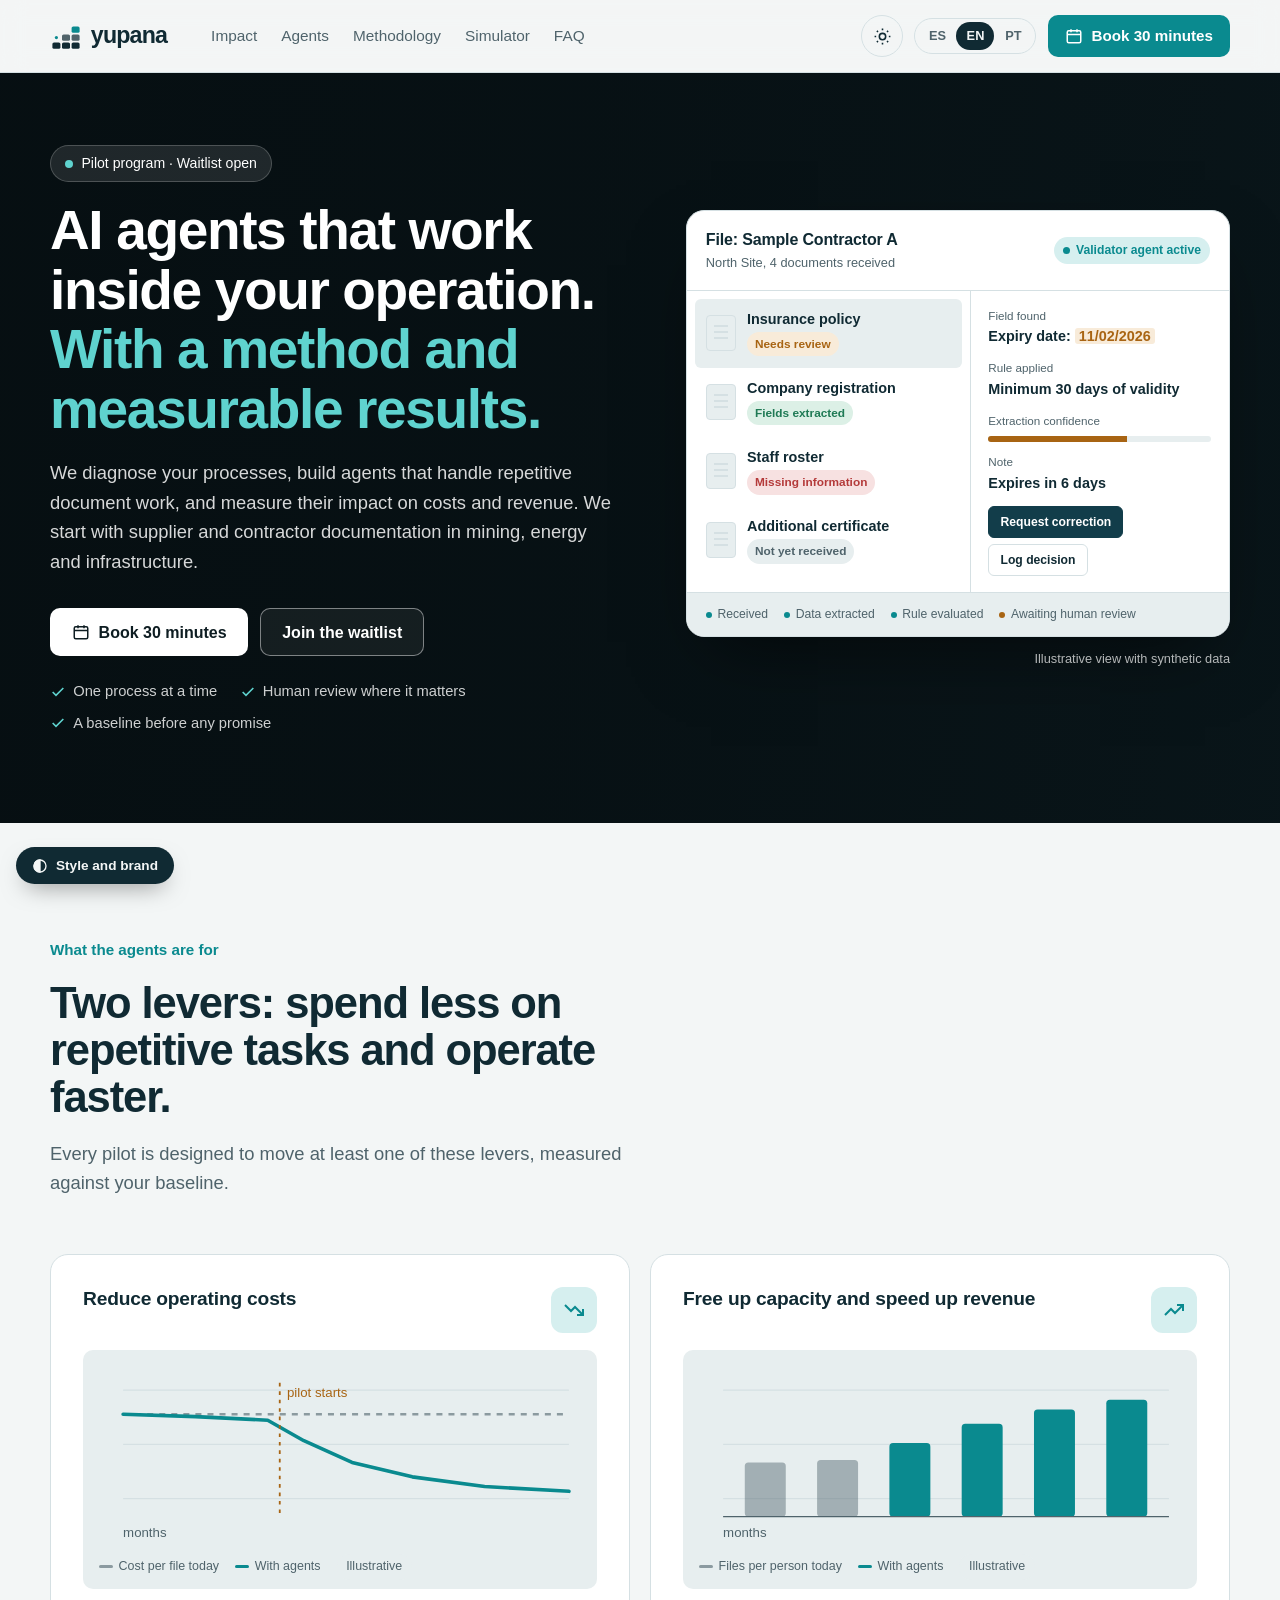
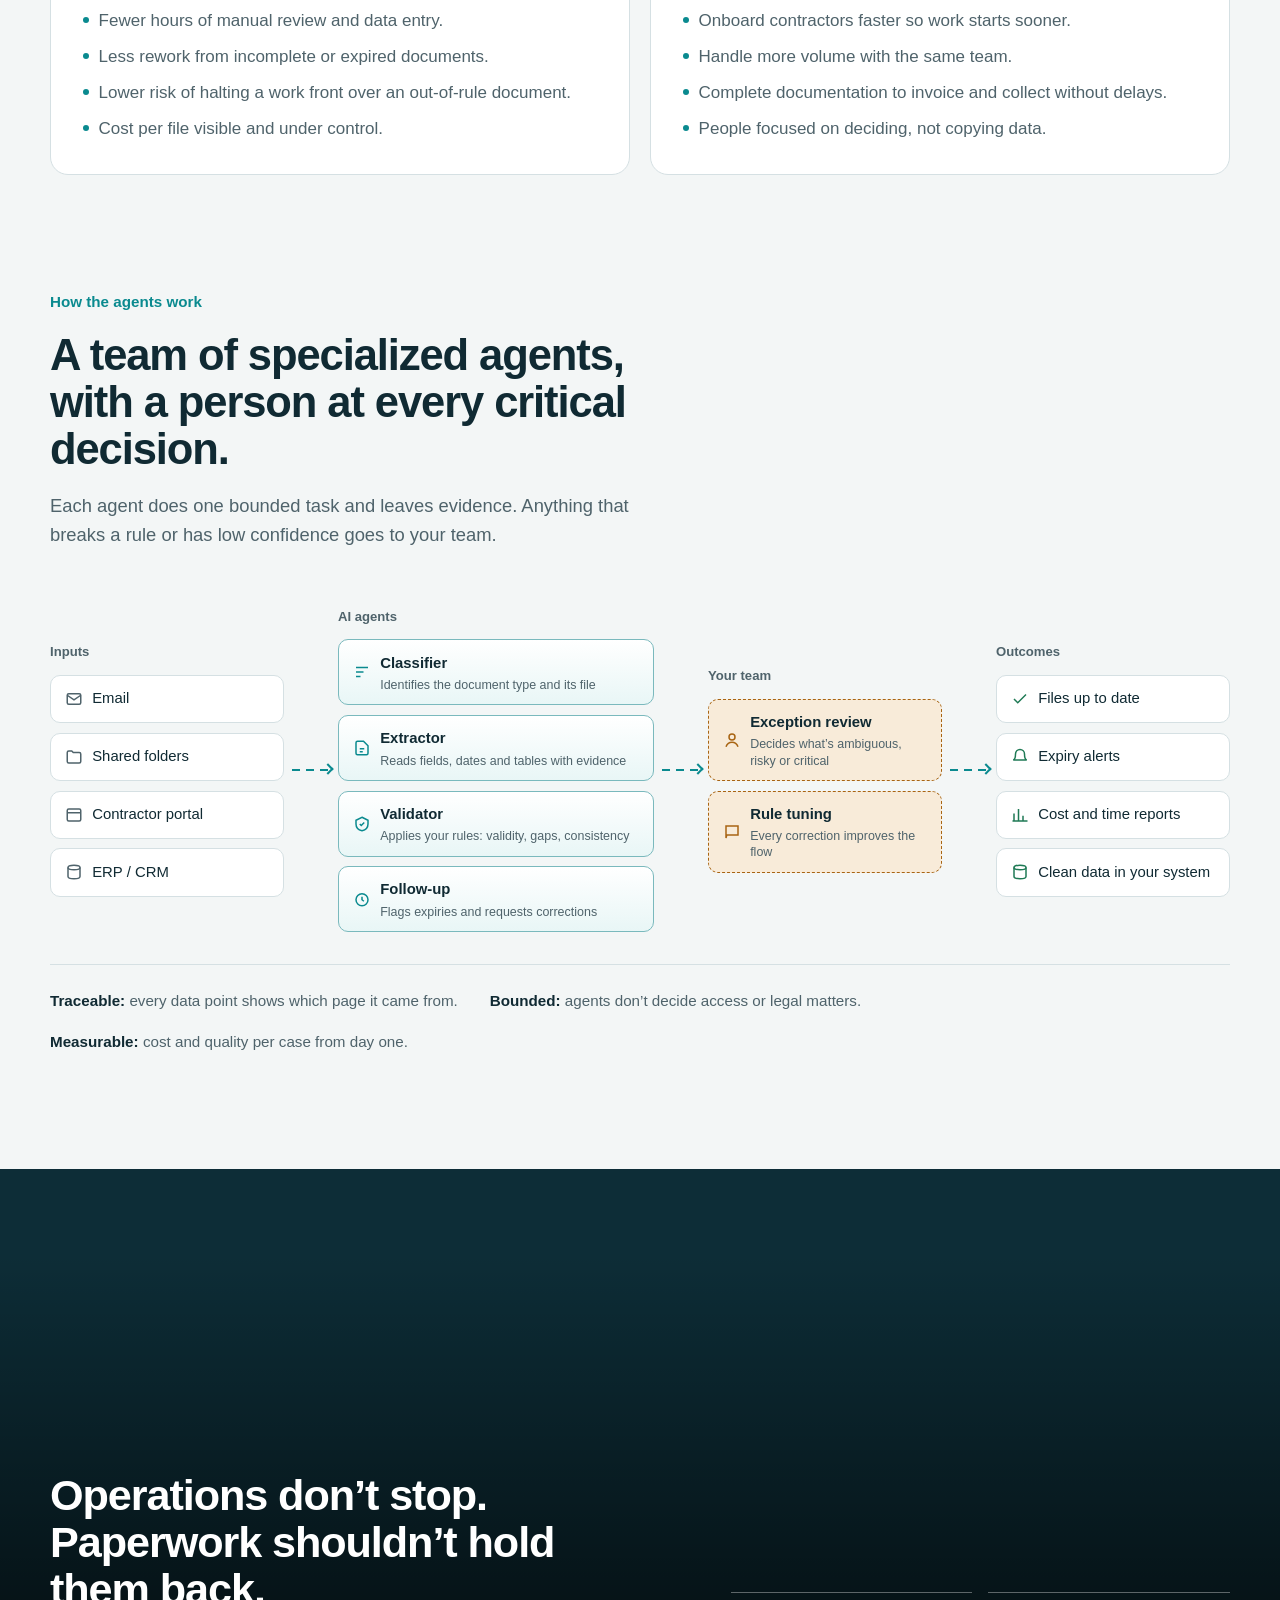
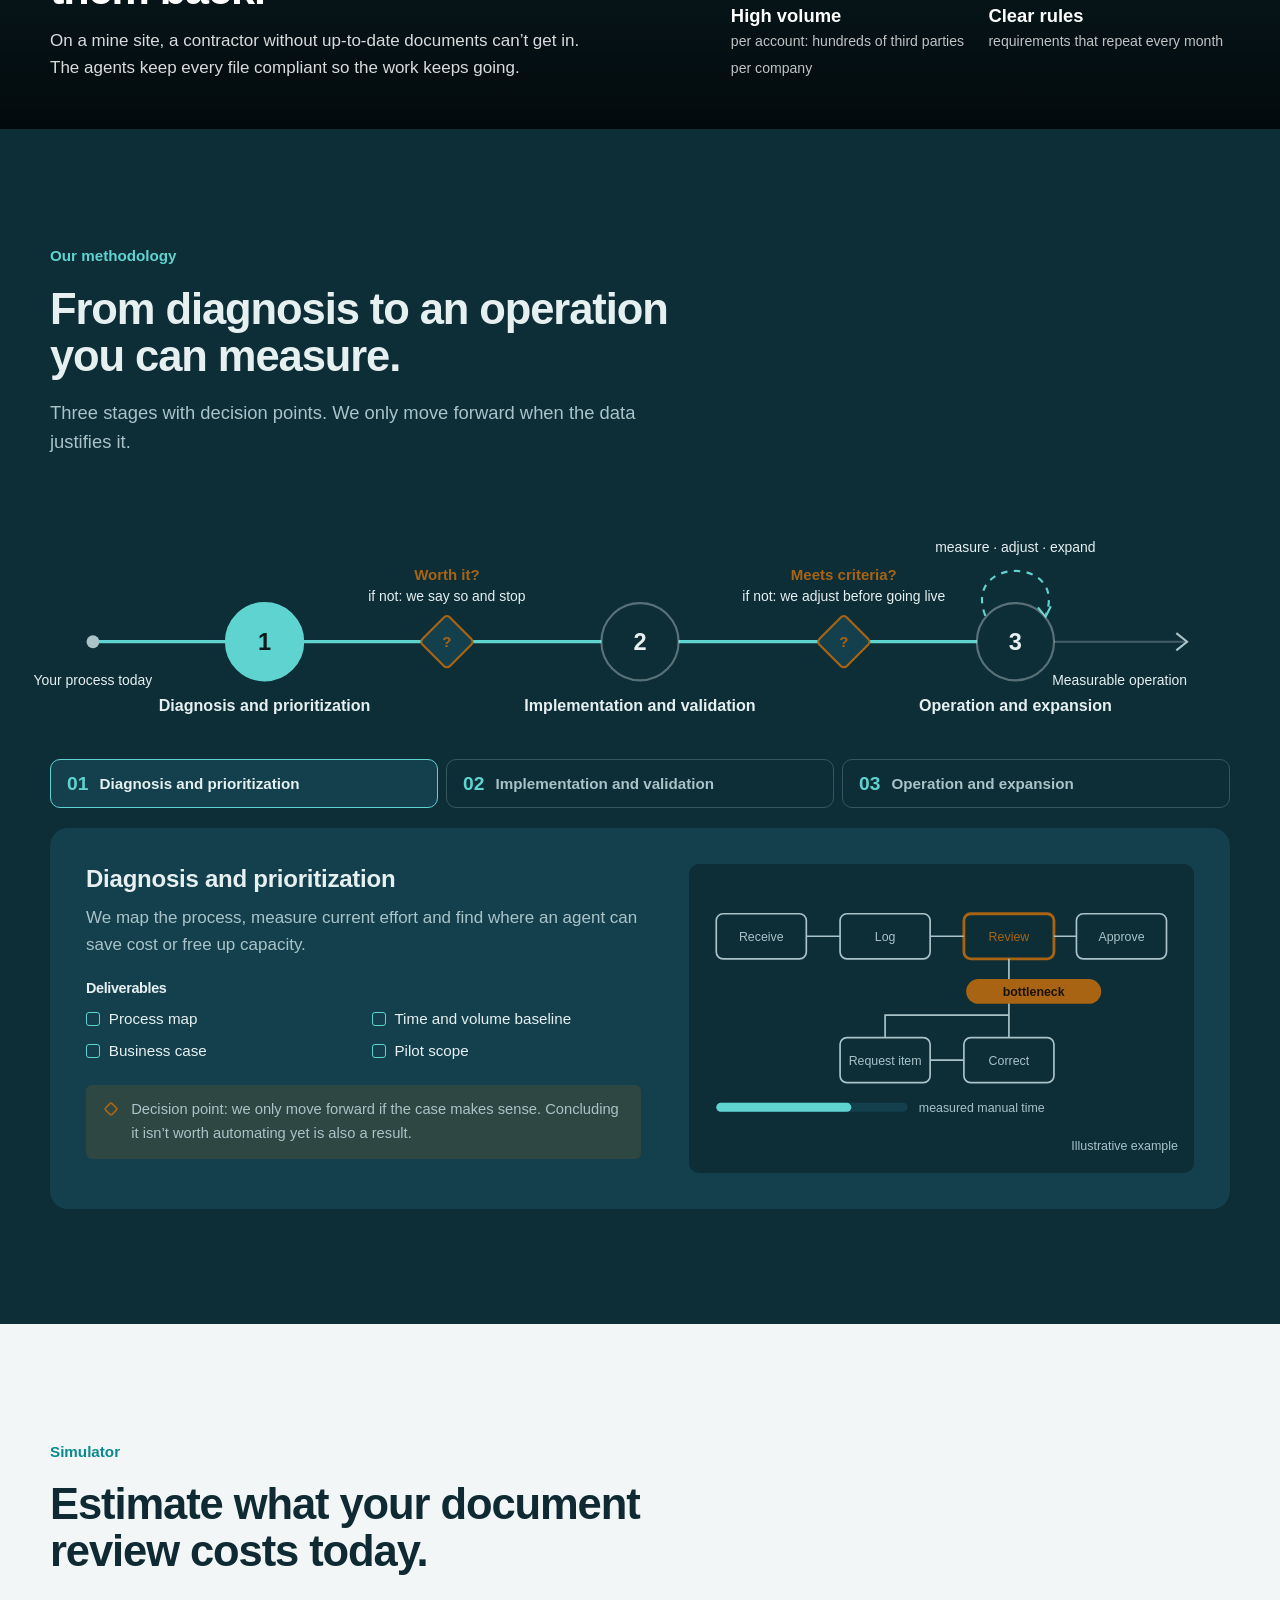
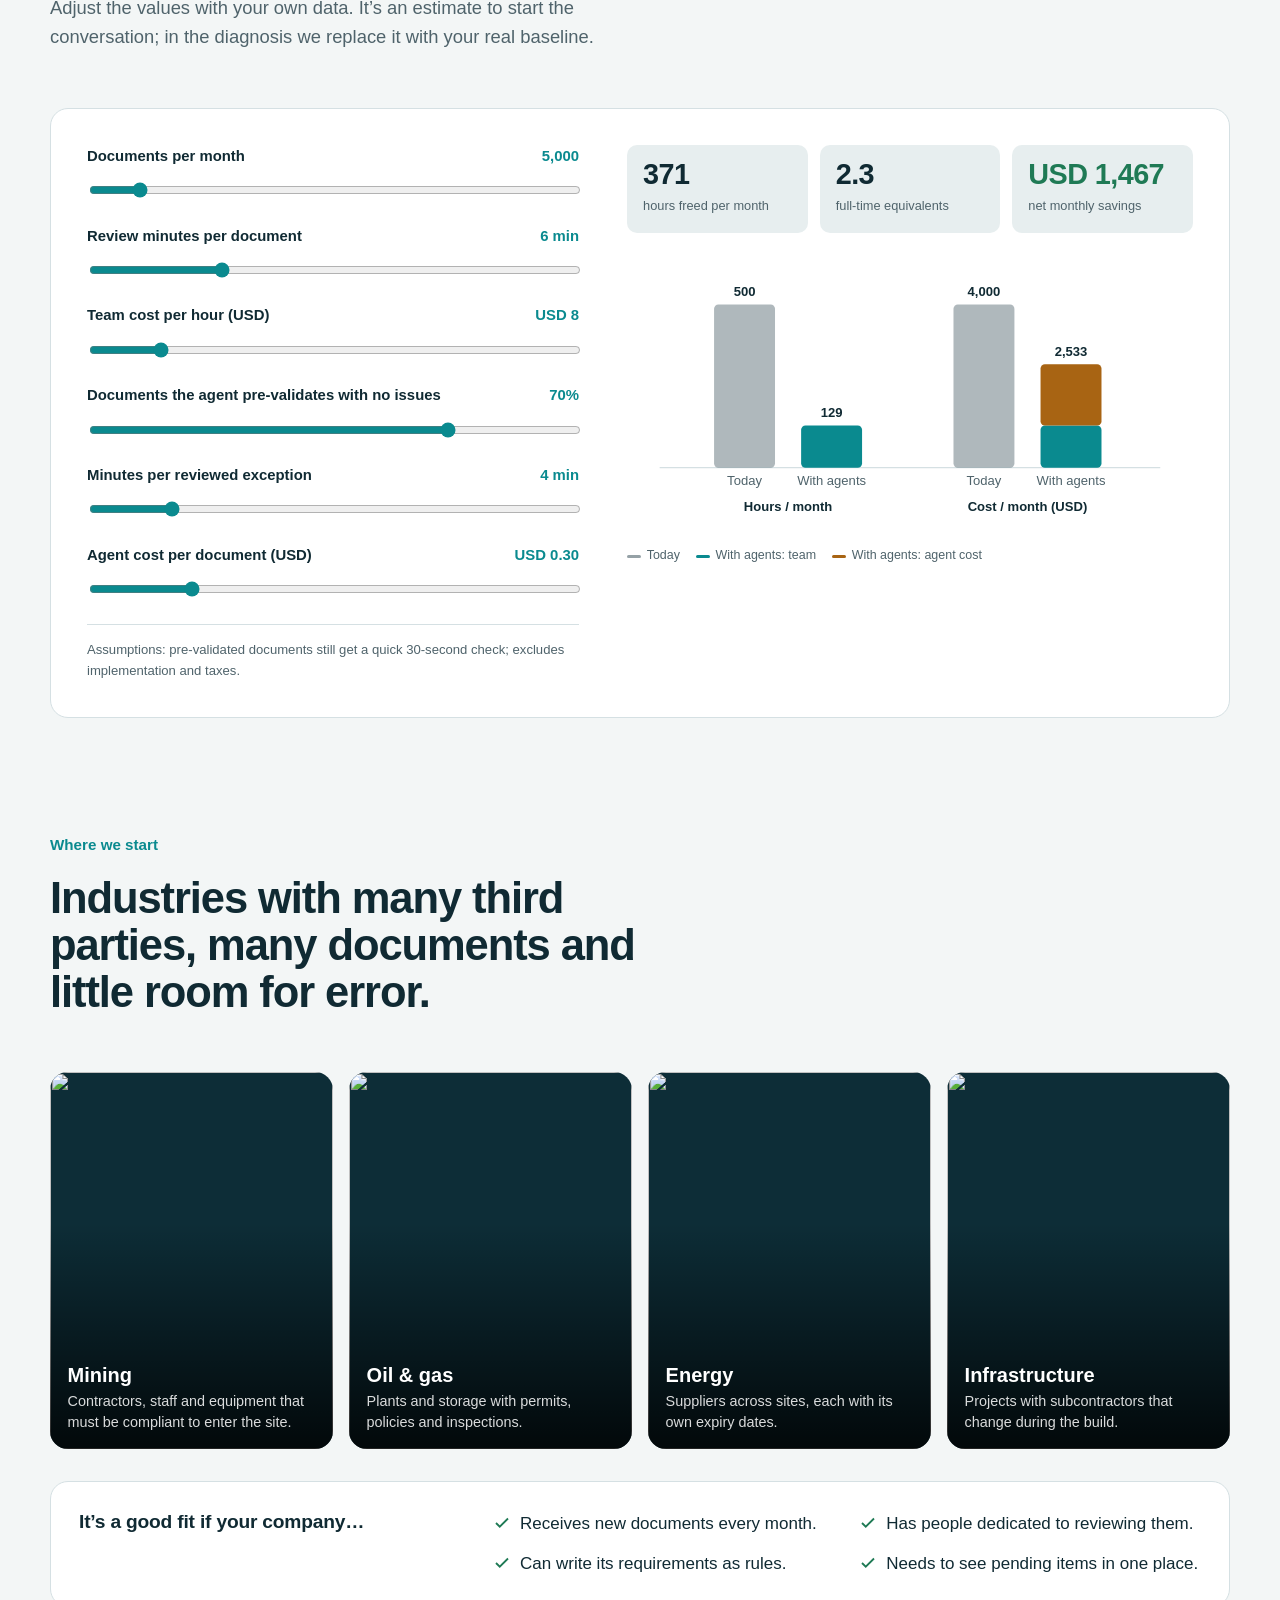
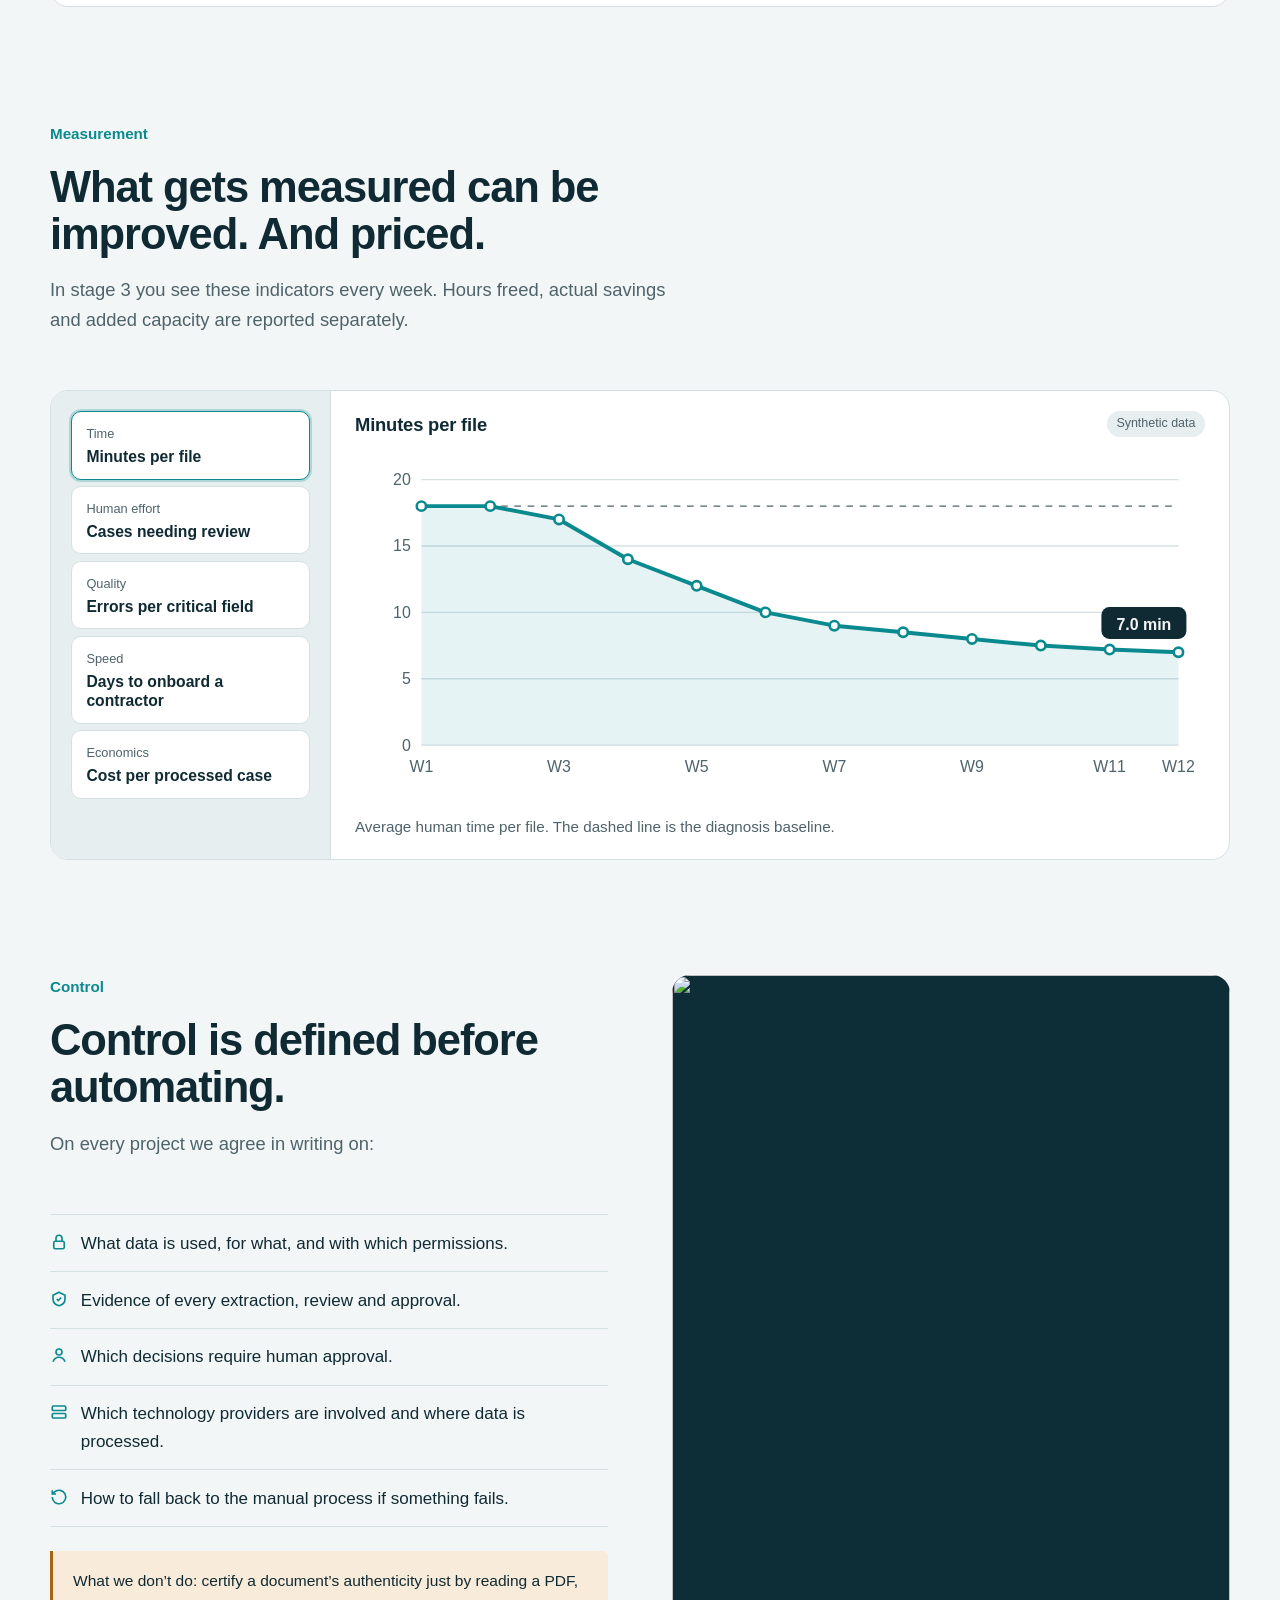
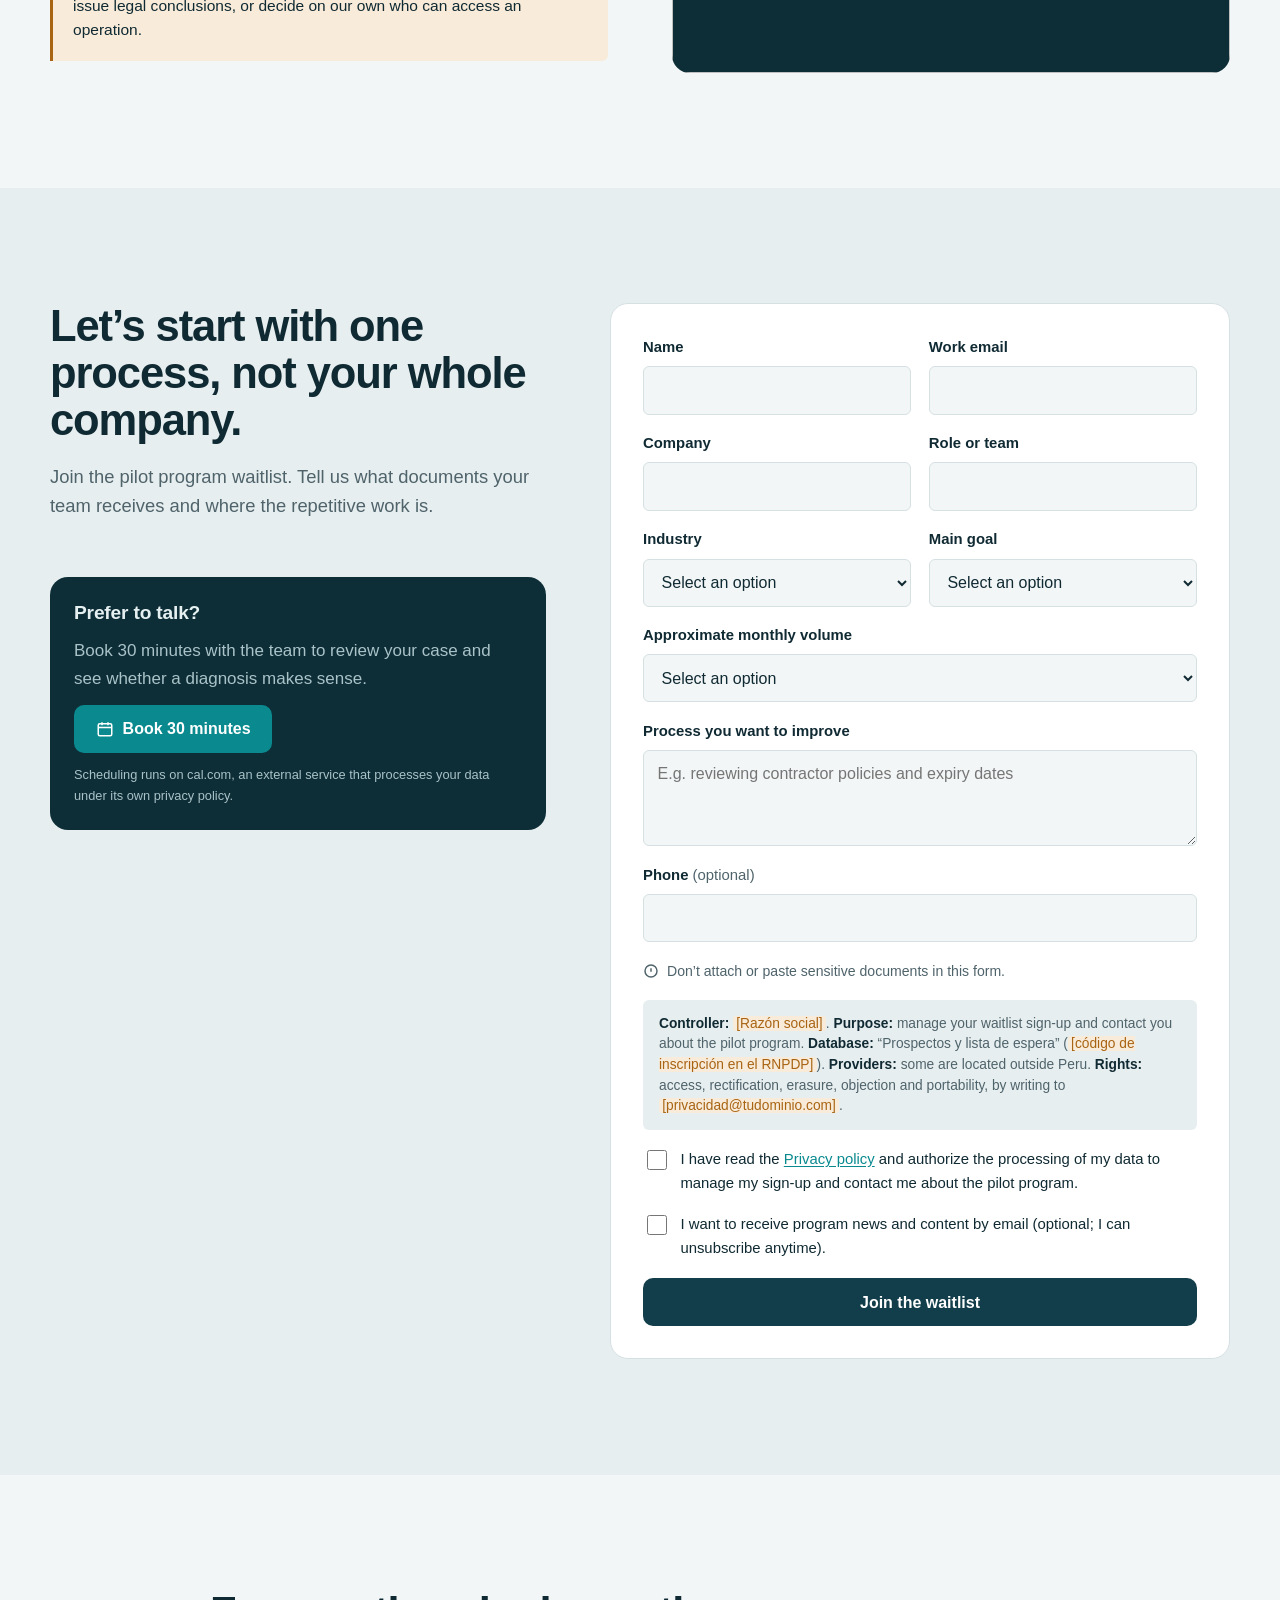
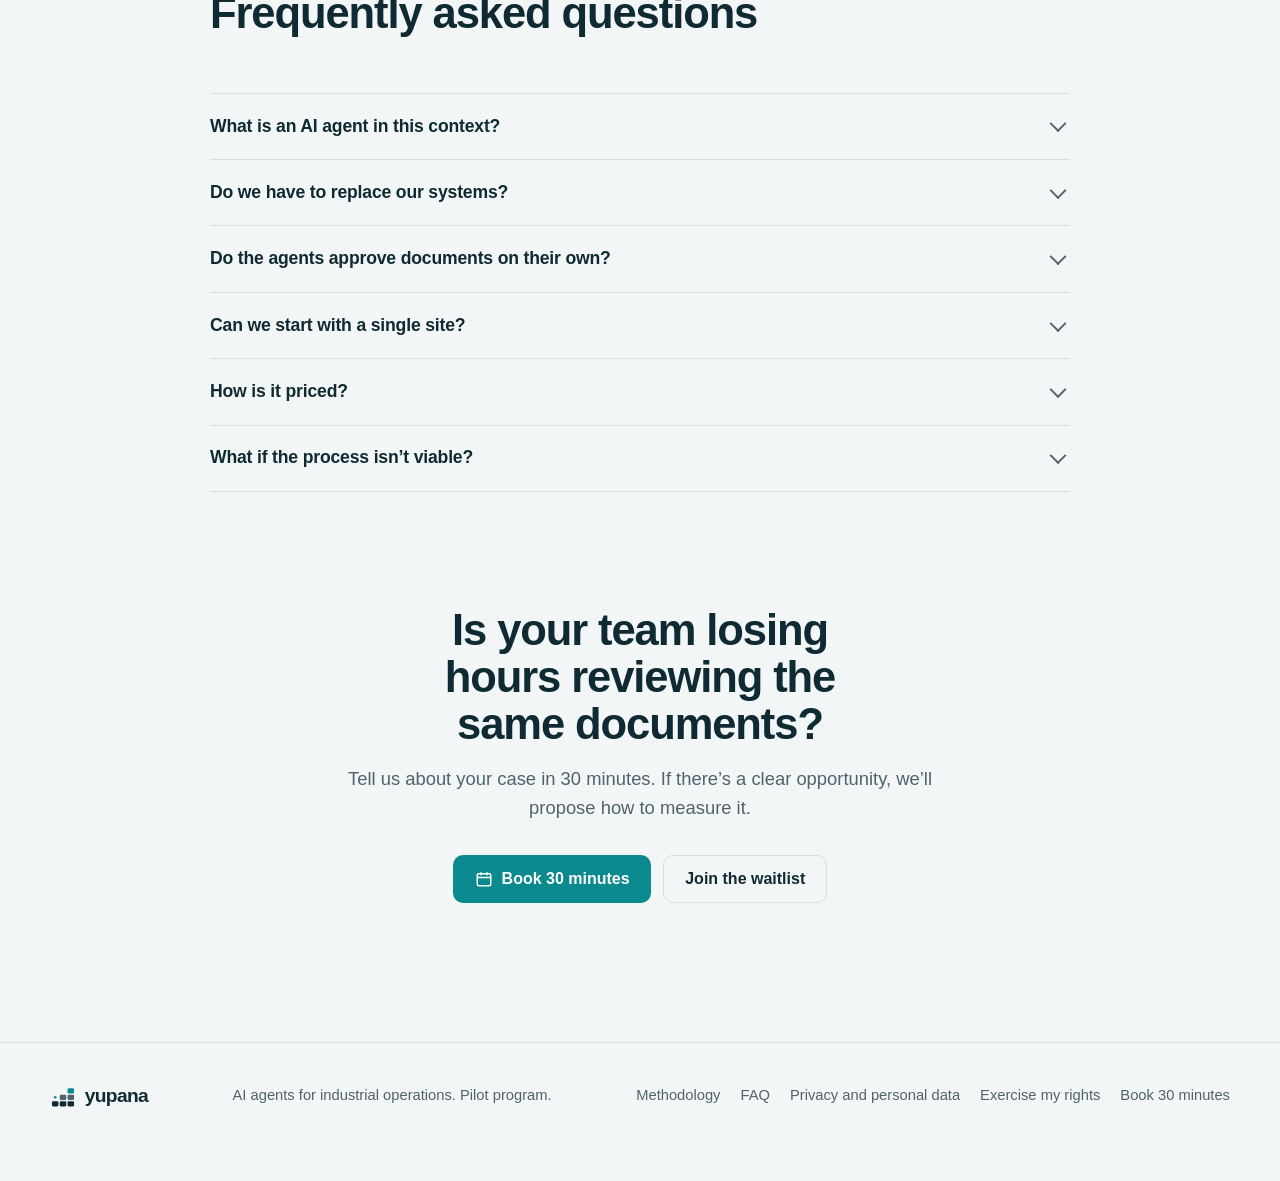
==== index.html @ 7d2778e1 "Add files via upload" ====
<!DOCTYPE html>
<html lang="es" data-theme="petroleo" data-mode="light">
<head>
<meta charset="utf-8">
<meta name="viewport" content="width=device-width, initial-scale=1, viewport-fit=cover">
<title>yupana | Agentes de IA para operaciones industriales</title>
<meta name="description" content="Agentes de IA con metodología para reducir costos operativos y liberar capacidad en minería, energía e infraestructura. Empezamos por la documentación de proveedores y contratistas.">
<meta property="og:title" content="yupana | Agentes de IA para operaciones industriales">
<meta property="og:description" content="Diagnosticamos, implementamos agentes de IA y medimos su impacto en costos e ingresos. Programa de pilotos.">
<link rel="icon" id="favicon" href="data:,">
<link rel="stylesheet" href="/assets/fonts/fonts.css">
<link rel="preload" href="/assets/fonts/schibsted-grotesk-700.woff2" as="font" type="font/woff2" crossorigin>
<link rel="preload" href="/assets/fonts/ibm-plex-sans-400.woff2" as="font" type="font/woff2" crossorigin>
<meta property="og:image" content="/assets/img/og.jpg">
<meta name="theme-color" content="#0B1A1F">
<style>
/* ===== TRES ESTILOS: paleta + tipografía ===== */
:root,[data-theme="petroleo"]{
  --bg:#F3F6F6;--surface:#FFFFFF;--surface-2:#E7EEEF;--ink:#102A33;--muted:#4F636B;--line:#D5E0E3;
  --primary:#123D4A;--on-primary:#FFFFFF;--accent:#0A8A8F;--accent-soft:#D6EFEF;--accent-dark:#5FD3CF;
  --warn:#A86413;--warn-soft:#F8EBD9;--err:#B43A3A;--err-soft:#F7E1E1;--ok:#1F7A55;--ok-soft:#DCF0E6;
  --band:#0D2D37;--band-2:#14404D;--on-band:#E6F0F1;--on-band-muted:#A9C3C8;
  --font-head:"Schibsted Grotesk","Helvetica Neue",Arial,sans-serif;--font-body:"IBM Plex Sans","Segoe UI",Roboto,Arial,sans-serif;
  --head-weight:700;--head-track:-.025em;--r-lg:18px;--r:10px;--r-sm:6px;--on-accent:#FFFFFF;color-scheme:light}
[data-theme="faena"]{
  --bg:#0E1517;--surface:#162125;--surface-2:#1D2B30;--ink:#E9EFEE;--muted:#9DB0B3;--line:#2A3B40;
  --primary:#E3A243;--on-primary:#1A1206;--accent:#6CC3B2;--accent-soft:#1B3631;--accent-dark:#E3A243;
  --warn:#F0B25A;--warn-soft:#3A2C17;--err:#F08A7E;--err-soft:#3D2220;--ok:#7AD3A4;--ok-soft:#183427;
  --band:#081012;--band-2:#121D20;--on-band:#E9EFEE;--on-band-muted:#93A7AA;
  --font-head:"Familjen Grotesk","Helvetica Neue",Arial,sans-serif;--font-body:"Inter Tight","Segoe UI",Roboto,Arial,sans-serif;
  --head-weight:700;--head-track:-.03em;--r-lg:8px;--r:6px;--r-sm:3px;--on-accent:#0B1A17;color-scheme:dark}
[data-theme="oxido"]{
  --bg:#ECEFE9;--surface:#F9FAF7;--surface-2:#DFE4DB;--ink:#1D2320;--muted:#525C56;--line:#CCD3C8;
  --primary:#2E5A4D;--on-primary:#FFFFFF;--accent:#B24E28;--accent-soft:#F2DDD2;--accent-dark:#F0A27E;
  --warn:#9A5B0E;--warn-soft:#F3E6D2;--err:#A8352D;--err-soft:#F3DCD8;--ok:#2E6B45;--ok-soft:#D9EADD;
  --band:#24302B;--band-2:#2F3D37;--on-band:#EEF1EA;--on-band-muted:#B3BEB6;
  --font-head:"Fraunces",Georgia,"Times New Roman",serif;--font-body:"Work Sans","Segoe UI",Roboto,Arial,sans-serif;
  --head-weight:600;--head-track:-.015em;--r-lg:24px;--r:14px;--r-sm:8px;--on-accent:#FFFFFF;color-scheme:light}
/* ===== Versiones oscuras / claras de cada paleta ===== */
[data-theme="petroleo"][data-mode="dark"]{
  --bg:#0B1A1F;--surface:#11252C;--surface-2:#17313A;--ink:#E6F0F1;--muted:#9DB6BC;--line:#24414A;
  --primary:#5FD3CF;--on-primary:#062024;--accent:#5FD3CF;--accent-soft:#123C40;--accent-dark:#5FD3CF;--on-accent:#062024;
  --warn:#F0B25A;--warn-soft:#3A2C17;--err:#F08A7E;--err-soft:#3D2220;--ok:#7AD3A4;--ok-soft:#183427;
  --band:#061217;--band-2:#0F262D;--on-band:#E6F0F1;--on-band-muted:#9DB6BC;color-scheme:dark}
[data-theme="faena"][data-mode="light"]{
  --bg:#F1F3F2;--surface:#FFFFFF;--surface-2:#E4EAE8;--ink:#14201F;--muted:#4F5D5A;--line:#D0DAD7;
  --primary:#8F5A0F;--on-primary:#FFFFFF;--accent:#1F7466;--accent-soft:#D3ECE6;--accent-dark:#E3A243;--on-accent:#FFFFFF;
  --warn:#9A5B0E;--warn-soft:#F5E7D2;--err:#A8352D;--err-soft:#F5DEDA;--ok:#2E6B45;--ok-soft:#D9EADD;
  --band:#0E1517;--band-2:#18262A;--on-band:#E9EFEE;--on-band-muted:#9DB0B3;color-scheme:light}
[data-theme="oxido"][data-mode="dark"]{
  --bg:#141916;--surface:#1D2420;--surface-2:#252E29;--ink:#EEF1EA;--muted:#AAB5AD;--line:#33403A;
  --primary:#9FCDB9;--on-primary:#10201A;--accent:#F0A27E;--accent-soft:#3A2519;--accent-dark:#F0A27E;--on-accent:#24130A;
  --warn:#F0B25A;--warn-soft:#3A2C17;--err:#F08A7E;--err-soft:#3D2220;--ok:#8FD3A8;--ok-soft:#1B3325;
  --band:#0D110F;--band-2:#1A221E;--on-band:#EEF1EA;--on-band-muted:#A9B5AD;color-scheme:dark}

/* ===== Base ===== */
*,*::before,*::after{box-sizing:border-box}
:root{padding-top:env(safe-area-inset-top,0px);padding-bottom:env(safe-area-inset-bottom,0px)}
html{scroll-behavior:smooth;scroll-padding-top:calc(84px + env(safe-area-inset-top,0px));-webkit-text-size-adjust:100%}
body{margin:0;background:var(--bg);color:var(--ink);font-family:var(--font-body);font-size:1.0625rem;line-height:1.6;overflow-x:hidden;transition:background-color .3s,color .3s}
img,video,svg{max-width:100%;display:block}
a{color:inherit}
h1,h2,h3,h4{font-family:var(--font-head);font-weight:var(--head-weight);letter-spacing:var(--head-track);line-height:1.08;margin:0}
h2{font-size:clamp(1.85rem,3.4vw,2.75rem);max-width:26ch}
h3{font-size:1.2rem;line-height:1.25;letter-spacing:-.01em}
p{margin:0}
.wrap{width:min(1180px,100% - 2.5rem);margin-inline:auto}
.lead{font-size:1.15rem;color:var(--muted);max-width:62ch}
.section{padding:clamp(4.5rem,9vw,7.5rem) 0}
.section-head{display:grid;gap:1.1rem;margin-bottom:clamp(2.25rem,5vw,3.5rem)}
.kicker{font-size:.95rem;font-weight:600;color:var(--accent)}
.illus{display:inline-flex;align-items:center;gap:.4rem;font-size:.78rem;color:var(--muted);background:var(--surface-2);border-radius:99px;padding:.2rem .6rem;width:fit-content}
:focus-visible{outline:3px solid var(--accent);outline-offset:3px;border-radius:4px}
.skip{position:absolute;left:1rem;top:-100px;background:var(--primary);color:var(--on-primary);padding:.6rem 1rem;border-radius:var(--r-sm);z-index:100}
.skip:focus{top:1rem}

/* ===== Botones ===== */
.btn{display:inline-flex;align-items:center;justify-content:center;gap:.55rem;min-height:48px;padding:.75rem 1.3rem;border-radius:var(--r);font:600 1rem/1.2 var(--font-body);text-decoration:none;border:1.5px solid transparent;cursor:pointer;transition:transform .15s,background-color .2s,border-color .2s}
.btn:active{transform:translateY(1px)}
.btn svg{width:18px;height:18px;flex:none}
.btn-primary{background:var(--primary);color:var(--on-primary)}
.btn-primary:hover{background:color-mix(in srgb,var(--primary) 86%,var(--ink))}
.btn-ghost{background:transparent;color:var(--ink);border-color:var(--line)}
.btn-ghost:hover{border-color:var(--ink)}
.btn-call{background:var(--accent);color:var(--on-accent)}
.btn-call:hover{background:color-mix(in srgb,var(--accent) 85%,var(--ink))}
.btn-light{background:#fff;color:#0E1D22}
.btn-outline-light{background:rgba(255,255,255,.06);color:#fff;border-color:rgba(255,255,255,.45)}
.btn-outline-light:hover{border-color:#fff;background:rgba(255,255,255,.12)}

/* ===== Header ===== */
body::before{content:"";position:fixed;inset:0 0 auto;height:env(safe-area-inset-top,0px);z-index:60;background:var(--bg)}
.site-header{position:sticky;top:env(safe-area-inset-top,0px);z-index:50;background:color-mix(in srgb,var(--bg) 90%,transparent);backdrop-filter:saturate(1.4) blur(12px);-webkit-backdrop-filter:saturate(1.4) blur(12px);border-bottom:1px solid var(--line)}
.nav{display:flex;align-items:center;gap:1.5rem;height:72px}
.brand{display:flex;align-items:center;gap:.55rem;text-decoration:none;font:700 1.45rem/1 var(--font-head);letter-spacing:-.035em;color:var(--ink)}
.brand .mark{width:32px;height:32px;color:var(--ink)}
.brand .mark svg{width:100%;height:100%}
.nav-links{display:flex;gap:1.5rem;margin-left:1.25rem}
.nav-links a{text-decoration:none;color:var(--muted);font-weight:500;font-size:.96rem}
.nav-links a:hover{color:var(--ink)}
.nav-end{margin-left:auto;display:flex;align-items:center;gap:.7rem}
.lang{display:flex;border:1px solid var(--line);border-radius:999px;padding:3px}
.lang button{border:0;background:transparent;color:var(--muted);font:600 .8rem/1 var(--font-body);padding:.45rem .6rem;border-radius:999px;cursor:pointer;min-width:38px}
.lang button[aria-pressed="true"]{background:var(--ink);color:var(--bg)}
.nav .btn{min-height:42px;padding:.55rem 1rem;font-size:.95rem}
.menu-toggle{display:none;background:none;border:1px solid var(--line);border-radius:var(--r-sm);width:44px;height:44px;color:var(--ink);cursor:pointer}
.mobile-panel{display:none}

/* ===== Hero con video ===== */
.hero{position:relative;color:#fff;overflow:hidden;background:#0B1A1F;padding:clamp(2.5rem,6vw,4.5rem) 0 clamp(3.5rem,7vw,5.5rem)}
.hero-media{position:absolute;inset:0}
.hero-media video,.hero-media img{width:100%;height:100%;object-fit:cover}
.hero::after{content:"";position:absolute;inset:0;background:linear-gradient(95deg,rgba(6,14,17,.93) 0%,rgba(6,14,17,.78) 45%,rgba(6,14,17,.45) 100%)}
.hero .wrap{position:relative;z-index:2}
.hero-grid{display:grid;grid-template-columns:1.05fr 1fr;gap:clamp(2rem,5vw,4.5rem);align-items:center}
.pill{display:inline-flex;align-items:center;gap:.55rem;background:rgba(255,255,255,.1);border:1px solid rgba(255,255,255,.2);color:#fff;border-radius:999px;padding:.4rem .85rem;font-size:.88rem;font-weight:500;width:fit-content}
.pill .dot{width:8px;height:8px;border-radius:50%;background:var(--accent-dark);animation:pulse 2.4s ease-out infinite}
@keyframes pulse{0%{box-shadow:0 0 0 0 color-mix(in srgb,var(--accent-dark) 60%,transparent)}70%{box-shadow:0 0 0 9px transparent}100%{box-shadow:0 0 0 0 transparent}}
.hero h1{font-size:clamp(2.2rem,4.3vw,3.5rem);margin:1.2rem 0;max-width:18ch;color:#fff}
.hero h1 .l2{display:block;color:var(--accent-dark)}
.hero .lead{color:rgba(255,255,255,.84);margin-bottom:2rem}
.hero-ctas{display:flex;flex-wrap:wrap;gap:.75rem;margin-bottom:1.5rem}
.hero-proof{display:flex;flex-wrap:wrap;gap:.5rem 1.4rem;font-size:.92rem;color:rgba(255,255,255,.8)}
.hero-proof span{display:inline-flex;gap:.45rem;align-items:center}
.hero-proof svg{color:var(--accent-dark)}
.vid-btn{position:absolute;right:1.25rem;bottom:1.25rem;z-index:3;background:rgba(0,0,0,.45);color:#fff;border:1px solid rgba(255,255,255,.35);border-radius:999px;padding:.5rem .9rem;font:600 .8rem/1 var(--font-body);cursor:pointer}

/* Mockup de bandeja */
.mock{background:var(--surface);color:var(--ink);border:1px solid var(--line);border-radius:var(--r-lg);box-shadow:0 30px 70px -25px rgba(0,0,0,.6);overflow:hidden;font-size:.9rem}
.mock-top{display:flex;align-items:center;justify-content:space-between;gap:1rem;padding:1rem 1.2rem;border-bottom:1px solid var(--line)}
.mock-top strong{font-family:var(--font-head);font-size:1rem;letter-spacing:-.01em}
.mock-top small{display:block;color:var(--muted);font-size:.8rem}
.agent-chip{display:inline-flex;align-items:center;gap:.4rem;font-size:.76rem;font-weight:600;color:var(--accent);background:var(--accent-soft);padding:.25rem .55rem;border-radius:99px;white-space:nowrap}
.agent-chip i{width:7px;height:7px;border-radius:50%;background:var(--accent);animation:pulse 1.8s infinite}
.mock-body{display:grid;grid-template-columns:1.1fr 1fr}
.docs{list-style:none;margin:0;padding:.5rem;border-right:1px solid var(--line)}
.doc{display:grid;grid-template-columns:auto 1fr;gap:.25rem .7rem;padding:.7rem;border-radius:var(--r-sm);align-items:center}
.doc.active{background:var(--surface-2)}
.doc-ico{grid-row:span 2;width:30px;height:36px;border-radius:4px;background:var(--surface-2);border:1px solid var(--line);position:relative}
.doc-ico::after{content:"";position:absolute;inset:9px 7px auto;height:2px;background:var(--line);box-shadow:0 6px 0 var(--line),0 12px 0 var(--line)}
.doc-name{font-weight:600;line-height:1.25}
.tag{display:inline-flex;align-items:center;gap:.35rem;font-size:.74rem;font-weight:600;padding:.18rem .5rem;border-radius:999px;width:fit-content;opacity:0;transform:translateY(4px);transition:opacity .4s,transform .4s}
.tag.show{opacity:1;transform:none}
.t-warn{background:var(--warn-soft);color:var(--warn)}.t-ok{background:var(--ok-soft);color:var(--ok)}.t-err{background:var(--err-soft);color:var(--err)}.t-wait{background:var(--surface-2);color:var(--muted)}
.detail{padding:1rem 1.1rem;display:grid;gap:.7rem;align-content:start}
.kv span{display:block;font-size:.73rem;color:var(--muted)}
.kv b{font-weight:600}
.kv mark{background:var(--warn-soft);color:var(--warn);padding:0 .25rem;border-radius:3px}
.conf{height:6px;border-radius:9px;background:var(--surface-2);overflow:hidden;margin-top:.3rem}
.conf i{display:block;height:100%;width:0;background:var(--warn);transition:width 1.2s}
.actions{display:flex;flex-wrap:wrap;gap:.4rem}
.mini{font:600 .76rem/1 var(--font-body);padding:.55rem .7rem;border-radius:var(--r-sm);border:1px solid var(--line);background:var(--surface);color:var(--ink)}
.mini.solid{background:var(--primary);color:var(--on-primary);border-color:var(--primary)}
.log{display:flex;flex-wrap:wrap;gap:.35rem 1rem;padding:.75rem 1.2rem;border-top:1px solid var(--line);background:var(--surface-2);font-size:.76rem;color:var(--muted)}
.log span{display:inline-flex;align-items:center;gap:.35rem}
.log span::before{content:"";width:6px;height:6px;border-radius:50%;background:var(--accent)}
.log span:last-child::before{background:var(--warn)}
.mock-caption{font-size:.8rem;color:rgba(255,255,255,.7);margin-top:.75rem;text-align:right}

/* ===== Palancas (costos / ingresos) ===== */
.levers{display:grid;grid-template-columns:1fr 1fr;gap:1.25rem}
.lever{background:var(--surface);border:1px solid var(--line);border-radius:var(--r-lg);padding:clamp(1.25rem,3vw,2rem);display:grid;gap:1.1rem;align-content:start}
.lever-head{display:flex;justify-content:space-between;align-items:flex-start;gap:1rem}
.lever-ico{width:46px;height:46px;border-radius:12px;display:grid;place-items:center;background:var(--accent-soft);color:var(--accent);flex:none}
.lever-ico svg{width:24px;height:24px}
.lever ul{margin:0;padding:0;list-style:none;display:grid;gap:.55rem}
.lever li{display:flex;gap:.6rem;color:var(--muted)}
.lever li::before{content:"";flex:none;width:6px;height:6px;border-radius:50%;background:var(--accent);margin-top:.6rem}
.chart-box{background:var(--surface-2);border-radius:var(--r);padding:1rem 1rem .6rem}
.chart-box svg{width:100%;height:auto}
.chart-legend{display:flex;gap:1rem;font-size:.78rem;color:var(--muted);margin-top:.4rem;flex-wrap:wrap}
.chart-legend span{display:inline-flex;align-items:center;gap:.35rem}
.chart-legend i{width:14px;height:3px;border-radius:2px;background:var(--accent)}
.chart-legend i.base{background:var(--muted);opacity:.6}

/* ===== Arquitectura de agentes ===== */
.arch{display:grid;grid-template-columns:1fr 54px 1.35fr 54px 1fr 54px 1fr;align-items:stretch}
.col{display:grid;gap:.6rem;align-content:center}
.col-title{font-size:.82rem;font-weight:600;color:var(--muted);margin-bottom:.2rem}
.node{background:var(--surface);border:1px solid var(--line);border-radius:var(--r);padding:.7rem .85rem;display:flex;gap:.6rem;align-items:center;font-weight:500;font-size:.93rem}
.node svg{width:18px;height:18px;flex:none;color:var(--muted)}
.agent{border-color:color-mix(in srgb,var(--accent) 45%,var(--line));background:linear-gradient(180deg,var(--surface),color-mix(in srgb,var(--accent-soft) 55%,var(--surface)))}
.agent svg{color:var(--accent)}
.node small{display:block;font-size:.78rem;color:var(--muted);font-weight:400;line-height:1.3;margin-top:.1rem}
.node>div>span{font-weight:600}
.human{border:1.5px dashed var(--warn);background:var(--warn-soft)}
.human svg{color:var(--warn)}
.out svg{color:var(--ok)}
.pipe{position:relative;display:grid;place-items:center}
.pipe::before{content:"";position:absolute;left:8px;right:8px;top:50%;height:2px;background:repeating-linear-gradient(90deg,var(--accent) 0 8px,transparent 8px 14px);background-size:28px 2px;animation:flow 1s linear infinite}
.pipe::after{content:"";position:absolute;right:6px;top:50%;width:8px;height:8px;border-top:2px solid var(--accent);border-right:2px solid var(--accent);transform:translateY(-50%) rotate(45deg)}
@keyframes flow{to{background-position:28px 0}}
.arch-foot{display:flex;flex-wrap:wrap;gap:1rem 2rem;margin-top:2rem;padding-top:1.5rem;border-top:1px solid var(--line);color:var(--muted);font-size:.95rem}
.arch-foot b{color:var(--ink)}

/* ===== Banda de video ===== */
.band{position:relative;min-height:clamp(360px,50vw,560px);display:flex;align-items:flex-end;overflow:hidden;color:#fff;background:var(--band)}
.band video,.band img.bg{position:absolute;inset:0;width:100%;height:100%;object-fit:cover}
.band::after{content:"";position:absolute;inset:0;background:linear-gradient(180deg,rgba(0,0,0,0) 15%,rgba(0,0,0,.78) 100%)}
.band .wrap{position:relative;z-index:2;padding:3rem 0;display:grid;grid-template-columns:1.3fr 1fr;gap:2rem;align-items:end}
.band h2{color:#fff;font-size:clamp(1.7rem,3.4vw,2.7rem);max-width:22ch}
.band p{color:rgba(255,255,255,.85)}
.band-stats{display:grid;grid-template-columns:1fr 1fr;gap:1rem}
.band-stats div{border-top:1px solid rgba(255,255,255,.35);padding-top:.7rem}
.band-stats b{display:block;font:700 1.15rem/1.2 var(--font-head);color:#fff}
.band-stats span{font-size:.88rem;color:rgba(255,255,255,.75)}

/* ===== Metodología gráfica ===== */
.dark{background:var(--band);color:var(--on-band)}
.dark .lead{color:var(--on-band-muted)}
.dark .kicker{color:var(--accent-dark)}
.road{margin:0 0 2rem}
.road svg{width:100%;height:auto;overflow:visible}
.road text{font-family:var(--font-body)}
.road text:not([fill]){fill:var(--on-band)}
.road .muted{fill:var(--on-band-muted);font-size:13px}
.road .stage-g{cursor:pointer}
.road .stage-g circle.ring{fill:var(--band);stroke:color-mix(in srgb,var(--on-band) 35%,transparent);stroke-width:2;transition:all .25s}
.road .stage-g.on circle.ring{fill:var(--accent-dark);stroke:var(--accent-dark)}
.road .stage-g .num{font:700 22px var(--font-head);fill:var(--on-band)}
.road .stage-g.on .num{fill:#0B1A1F}
.road .gate{fill:var(--band-2);stroke:var(--warn);stroke-width:2}
.road .line{stroke:color-mix(in srgb,var(--on-band) 25%,transparent);stroke-width:2}
.road .prog{stroke:var(--accent-dark);stroke-width:3;stroke-dasharray:900;stroke-dashoffset:900;transition:stroke-dashoffset 1.6s cubic-bezier(.2,.7,.2,1)}
.road.go .prog{stroke-dashoffset:0}
.road .loop{fill:none;stroke:var(--accent-dark);stroke-width:2;stroke-dasharray:6 6}
.tabs{display:grid;grid-template-columns:repeat(3,1fr);gap:.5rem;margin-bottom:1.25rem}
.tab{background:transparent;border:1px solid color-mix(in srgb,var(--on-band) 20%,transparent);color:var(--on-band-muted);border-radius:var(--r);padding:.85rem 1rem;text-align:left;cursor:pointer;font:600 .95rem/1.3 var(--font-body);display:flex;gap:.7rem;align-items:center}
.tab b{font:700 1.2rem/1 var(--font-head);color:var(--accent-dark)}
.tab[aria-selected="true"]{background:var(--band-2);color:var(--on-band);border-color:var(--accent-dark)}
.panel{display:grid;grid-template-columns:1.1fr 1fr;gap:clamp(1.5rem,4vw,3rem);background:var(--band-2);border-radius:var(--r-lg);padding:clamp(1.25rem,3vw,2.25rem)}
.panel[hidden]{display:none}
.panel h3{font-size:1.5rem;margin-bottom:.6rem}
.panel p{color:var(--on-band-muted)}
.panel h4{font:600 .9rem/1.3 var(--font-body);margin:1.3rem 0 .6rem;color:var(--on-band)}
.panel ul{margin:0;padding:0;list-style:none;display:grid;grid-template-columns:1fr 1fr;gap:.5rem 1rem}
.panel li{display:flex;gap:.55rem;font-size:.95rem}
.panel li::before{content:"";flex:none;width:14px;height:14px;border-radius:3px;border:1.5px solid var(--accent-dark);margin-top:5px}
.gatebox{margin-top:1.3rem;display:flex;gap:.7rem;align-items:flex-start;padding:.85rem 1rem;border-radius:var(--r-sm);background:color-mix(in srgb,var(--warn) 18%,transparent);font-size:.92rem}
.gatebox svg{flex:none;color:var(--warn);margin-top:2px}
.viz{background:var(--band);border-radius:var(--r);padding:1rem;display:grid;gap:.6rem;align-content:center}
.viz svg{width:100%;height:auto}
.viz text{font-family:var(--font-body);font-size:11px}
.viz text:not([fill]){fill:var(--on-band-muted)}
.viz-cap{font-size:.78rem;color:var(--on-band-muted);text-align:right}

/* ===== Simulador ===== */
.sim{display:grid;grid-template-columns:1fr 1.15fr;gap:clamp(1.5rem,4vw,3rem);background:var(--surface);border:1px solid var(--line);border-radius:var(--r-lg);padding:clamp(1.25rem,3vw,2.25rem)}
.ctrl{display:grid;gap:1.15rem}
.ctrl .row{display:grid;gap:.35rem}
.ctrl label{display:flex;justify-content:space-between;gap:1rem;font-weight:600;font-size:.93rem}
.ctrl output{font-weight:700;color:var(--accent);font-variant-numeric:tabular-nums}
input[type=range]{width:100%;accent-color:var(--accent);height:28px}
.assume{font-size:.82rem;color:var(--muted);border-top:1px solid var(--line);padding-top:.9rem}
.results{display:grid;gap:1.1rem;align-content:start}
.big{display:grid;grid-template-columns:repeat(3,1fr);gap:.75rem}
.big div{background:var(--surface-2);border-radius:var(--r);padding:.9rem 1rem}
.big b{display:block;font:700 clamp(1.3rem,2.6vw,1.8rem)/1.1 var(--font-head);font-variant-numeric:tabular-nums;letter-spacing:-.02em}
.big span{font-size:.8rem;color:var(--muted)}
.big .pos b{color:var(--ok)}.big .neg b{color:var(--err)}
#sim-chart text{font-family:var(--font-body);font-size:12px}
#sim-chart text:not([fill]){fill:var(--muted)}
.sim-note{font-size:.85rem;color:var(--muted)}
.sim-warn{display:none;padding:.8rem 1rem;border-radius:var(--r-sm);background:var(--warn-soft);color:var(--warn);font-size:.9rem;font-weight:500}
.sim-warn.on{display:block}

/* ===== Industrias ===== */
.inds{display:grid;grid-template-columns:repeat(4,1fr);gap:1rem}
.ind{position:relative;border-radius:var(--r-lg);overflow:hidden;aspect-ratio:3/4;color:#fff;margin:0;background:var(--band)}
.ind img{width:100%;height:100%;object-fit:cover;transition:transform .6s}
.ind:hover img{transform:scale(1.04)}
.ind::after{content:"";position:absolute;inset:0;background:linear-gradient(180deg,rgba(0,0,0,0) 40%,rgba(0,0,0,.82))}
.ind figcaption{position:absolute;left:0;right:0;bottom:0;padding:1.1rem;z-index:2;display:grid;gap:.25rem}
.ind b{font:700 1.25rem/1.15 var(--font-head)}
.ind span{font-size:.9rem;color:rgba(255,255,255,.85);line-height:1.4}
.fit{margin-top:2rem;display:grid;grid-template-columns:.7fr 1.3fr;gap:2rem;padding:1.75rem;border:1px solid var(--line);border-radius:var(--r-lg);background:var(--surface)}
.fit ul{margin:0;padding:0;list-style:none;display:grid;grid-template-columns:1fr 1fr;gap:.8rem 1.5rem}
.fit li{display:flex;gap:.6rem}
.fit li svg{flex:none;color:var(--ok);margin-top:4px}

/* ===== Dashboard de medición ===== */
.dash{display:grid;grid-template-columns:280px 1fr;background:var(--surface);border:1px solid var(--line);border-radius:var(--r-lg);overflow:hidden}
.dash-side{border-right:1px solid var(--line);padding:1.25rem;display:grid;gap:.4rem;align-content:start;background:var(--surface-2)}
.kpi{background:var(--surface);border:1px solid var(--line);border-radius:var(--r);padding:.75rem .9rem;display:grid;gap:.15rem;cursor:pointer;text-align:left;font:inherit;color:inherit}
.kpi[aria-pressed="true"]{border-color:var(--accent);box-shadow:0 0 0 2px color-mix(in srgb,var(--accent) 25%,transparent)}
.kpi span{font-size:.8rem;color:var(--muted)}
.kpi b{font:600 .98rem/1.25 var(--font-head)}
.dash-main{padding:1.25rem 1.5rem;display:grid;gap:1rem;align-content:start}
.dash-top{display:flex;justify-content:space-between;gap:1rem;flex-wrap:wrap;align-items:center}
.dash-top h3{font-size:1.15rem}
#dash-chart text{font-family:var(--font-body);font-size:12px}
#dash-chart text:not([fill]){fill:var(--muted)}
.dash-desc{color:var(--muted);font-size:.95rem}

/* ===== Control ===== */
.control-grid{display:grid;grid-template-columns:1fr 1fr;gap:clamp(2rem,5vw,4rem);align-items:start}
.checks{margin:0;padding:0;list-style:none}
.checks li{display:flex;gap:.8rem;padding:.9rem 0;border-bottom:1px solid var(--line)}
.checks li:first-child{border-top:1px solid var(--line)}
.checks svg{flex:none;color:var(--accent);margin-top:3px}
.not{margin-top:1.5rem;padding:1.1rem 1.25rem;border-left:3px solid var(--warn);background:var(--warn-soft);border-radius:0 var(--r-sm) var(--r-sm) 0;font-size:.97rem}
.control-img{border-radius:var(--r-lg);overflow:hidden;aspect-ratio:4/5;background:var(--band)}
.control-img img{width:100%;height:100%;object-fit:cover}

/* ===== Waitlist ===== */
.waitlist{background:var(--surface-2)}
.wl-grid{display:grid;grid-template-columns:1fr 1.25fr;gap:clamp(2rem,5vw,4rem);align-items:start}
.call-card{margin-top:2rem;padding:1.5rem;border-radius:var(--r-lg);background:var(--band);color:var(--on-band);display:grid;gap:.8rem}
.call-card p{color:var(--on-band-muted)}
.call-card .btn{width:fit-content}
form{background:var(--surface);border:1px solid var(--line);border-radius:var(--r-lg);padding:clamp(1.25rem,3vw,2rem);display:grid;grid-template-columns:1fr 1fr;gap:1.1rem}
.field{display:grid;gap:.4rem}
.field.full{grid-column:1/-1}
label{font-weight:600;font-size:.93rem}
.opt{font-weight:400;color:var(--muted)}
input:not([type=range]):not([type=checkbox]),select,textarea{width:100%;font:400 1rem/1.4 var(--font-body);color:var(--ink);background:var(--bg);border:1.5px solid var(--line);border-radius:var(--r-sm);padding:.75rem .85rem;min-height:48px}
textarea{min-height:96px;resize:vertical}
input:focus,select:focus,textarea:focus{outline:none;border-color:var(--accent);box-shadow:0 0 0 3px color-mix(in srgb,var(--accent) 25%,transparent)}
[aria-invalid="true"]{border-color:var(--err)!important}
.err{color:var(--err);font-size:.85rem}
.err:empty{display:none}
.check{display:flex;gap:.65rem;align-items:flex-start;font-weight:400}
.check input{width:20px;height:20px;margin-top:2px;accent-color:var(--primary);flex:none}
.warnline{display:flex;gap:.5rem;align-items:flex-start;font-size:.88rem;color:var(--muted)}
.form-status{grid-column:1/-1;padding:1rem;border-radius:var(--r-sm);font-weight:500;display:none}
.form-status.ok{display:block;background:var(--ok-soft);color:var(--ok)}
.form-status.bad{display:block;background:var(--err-soft);color:var(--err)}
.hp{position:absolute;left:-9999px}

/* ===== FAQ, cierre, footer ===== */
.faq{max-width:860px}
details{border-bottom:1px solid var(--line)}
details:first-of-type{border-top:1px solid var(--line)}
summary{list-style:none;cursor:pointer;padding:1.3rem 2.5rem 1.3rem 0;position:relative;font:600 1.1rem/1.35 var(--font-head);letter-spacing:-.01em}
summary::-webkit-details-marker{display:none}
summary::after{content:"";position:absolute;right:.4rem;top:50%;width:12px;height:12px;border-right:2px solid var(--muted);border-bottom:2px solid var(--muted);transform:translateY(-70%) rotate(45deg);transition:transform .25s}
details[open] summary::after{transform:translateY(-30%) rotate(225deg)}
details p{padding:0 0 1.4rem;color:var(--muted);max-width:68ch}
.closing{text-align:center}
.closing h2{margin-inline:auto;max-width:20ch}
.closing .lead{margin:1rem auto 2rem}
.closing .hero-ctas{justify-content:center}
footer{border-top:1px solid var(--line);padding:2.5rem 0 4.5rem;font-size:.92rem;color:var(--muted)}
.foot{display:flex;flex-wrap:wrap;gap:1.5rem;justify-content:space-between;align-items:center}
.foot nav{display:flex;flex-wrap:wrap;gap:1.25rem}
.foot a{text-decoration:none}
.foot a:hover{color:var(--ink)}

/* ===== Panel de estilo y marca ===== */
.dock{position:fixed;left:1rem;bottom:calc(1rem + env(safe-area-inset-bottom,0px));z-index:70}
.dock-btn{display:flex;align-items:center;gap:.5rem;background:var(--ink);color:var(--bg);border:0;border-radius:999px;padding:.65rem 1rem;font:600 .85rem/1 var(--font-body);cursor:pointer;box-shadow:0 10px 25px -10px rgba(0,0,0,.5)}
.dock-panel{position:absolute;left:0;bottom:calc(100% + .6rem);width:300px;max-height:70vh;overflow:auto;background:var(--surface);border:1px solid var(--line);border-radius:14px;padding:.75rem;box-shadow:0 20px 40px -15px rgba(0,0,0,.4);display:none}
.dock-panel.open{display:grid;gap:.35rem}
.dock-panel p{font-size:.8rem;color:var(--muted);padding:.4rem .4rem .2rem;font-weight:600}
.opt-btn{display:grid;grid-template-columns:auto 1fr;gap:.15rem .75rem;align-items:center;text-align:left;background:transparent;border:1.5px solid transparent;border-radius:10px;padding:.55rem;cursor:pointer;color:var(--ink);font:inherit}
.opt-btn[aria-pressed="true"]{border-color:var(--accent);background:var(--surface-2)}
.swatch{grid-row:span 2;display:flex;width:50px;height:28px;border-radius:6px;overflow:hidden;border:1px solid rgba(0,0,0,.12)}
.swatch i{flex:1}
.brand-ico{grid-row:span 2;width:34px;height:34px;color:var(--ink)}
.opt-btn b{font-size:.92rem}
.opt-btn small{font-size:.75rem;color:var(--muted)}

/* ===== Modo claro/oscuro ===== */
.mode-toggle{width:42px;height:42px;border-radius:999px;border:1px solid var(--line);background:transparent;color:var(--ink);display:grid;place-items:center;cursor:pointer}
.mode-toggle svg{width:19px;height:19px}
.mode-toggle .moon{display:none}
[data-mode="dark"] .mode-toggle .sun{display:none}
[data-mode="dark"] .mode-toggle .moon{display:block}

/* ===== Privacidad ===== */
.notice{grid-column:1/-1;font-size:.86rem;line-height:1.5;color:var(--muted);background:var(--surface-2);border-radius:var(--r-sm);padding:.85rem 1rem}
.notice b{color:var(--ink);font-weight:600}
.linkbtn{background:none;border:0;padding:0;font:inherit;color:var(--accent);text-decoration:underline;text-underline-offset:2px;cursor:pointer}
.calnote{font-size:.8rem;color:var(--on-band-muted)}
dialog.policy{width:min(760px,100% - 2rem);max-height:min(86vh,900px);padding:0;border:1px solid var(--line);border-radius:var(--r-lg);background:var(--surface);color:var(--ink);box-shadow:0 30px 80px -20px rgba(0,0,0,.5)}
dialog.policy::backdrop{background:rgba(5,12,14,.6);backdrop-filter:blur(3px)}
.pol-head{position:sticky;top:0;display:flex;justify-content:space-between;align-items:center;gap:1rem;padding:1.1rem 1.5rem;background:var(--surface);border-bottom:1px solid var(--line)}
.pol-head h2{font-size:1.4rem;max-width:none}
.pol-close{width:40px;height:40px;border-radius:50%;border:1px solid var(--line);background:transparent;color:var(--ink);cursor:pointer;font-size:1.3rem;line-height:1}
.pol-body{padding:1.25rem 1.5rem 2rem;overflow:auto;max-height:calc(min(86vh,900px) - 74px)}
.pol-body h3{font-size:1.05rem;margin:1.4rem 0 .4rem}
.pol-body p,.pol-body li{color:var(--muted);font-size:.95rem}
.pol-body ul{padding-left:1.2rem;margin:.4rem 0}
.pol-meta{font-size:.82rem;color:var(--muted);border-top:1px solid var(--line);margin-top:1.5rem;padding-top:1rem}
.ph-legal{background:var(--warn-soft);color:var(--warn);border-radius:3px;padding:0 .2rem}

/* ===== Responsive ===== */
@media (max-width:1080px){
  .nav-links{display:none}
  .arch{grid-template-columns:1fr;gap:0}
  .pipe{height:44px}
  .pipe::before{left:50%;right:auto;top:6px;bottom:6px;width:2px;height:auto;background:repeating-linear-gradient(180deg,var(--accent) 0 8px,transparent 8px 14px);background-size:2px 28px;animation:flowv 1s linear infinite}
  .pipe::after{right:auto;left:50%;top:auto;bottom:6px;transform:translateX(-50%) rotate(135deg)}
  .col{grid-template-columns:repeat(2,1fr)}
  .col-title{grid-column:1/-1}
  .inds{grid-template-columns:1fr 1fr}
  .dash{grid-template-columns:1fr}
  .dash-side{border-right:0;border-bottom:1px solid var(--line);grid-template-columns:repeat(auto-fill,minmax(150px,1fr))}
}
@keyframes flowv{to{background-position:0 28px}}
@media (max-width:860px){
  .hero-grid,.levers,.sim,.control-grid,.wl-grid,.fit,.panel,.band .wrap{grid-template-columns:1fr}
  .road{display:none}
  .tabs{grid-template-columns:1fr}
  .nav .btn-call.desk{display:none}
  .menu-toggle{display:grid;place-items:center}
  .mobile-panel.open{display:grid;gap:.25rem;padding:.5rem 0 1.25rem}
  .mobile-panel a:not(.btn){padding:.8rem 0;text-decoration:none;font-weight:500;border-bottom:1px solid var(--line)}
  .mobile-panel .btn{margin-top:.75rem}
  .hero::after{background:linear-gradient(180deg,rgba(6,14,17,.86),rgba(6,14,17,.8))}
  .control-img{aspect-ratio:16/10}
}
@media (max-width:600px){
  body{font-size:1rem}
  .mock-body{grid-template-columns:1fr}
  .docs{border-right:0;border-bottom:1px solid var(--line)}
  .inds{grid-template-columns:1fr}
  .ind{aspect-ratio:4/3}
  .col{grid-template-columns:1fr}
  .fit ul,.panel ul{grid-template-columns:1fr}
  form{grid-template-columns:1fr}
  .big{grid-template-columns:1fr 1fr}
  .big div:last-child{grid-column:1/-1}
  .hero-ctas .btn{flex:1 1 100%}
  .lang button{min-width:34px;padding:.45rem}
  .band-stats{grid-template-columns:1fr}
  .dock-btn span{display:none}
  .dock-btn{padding:.75rem}
}
@media (prefers-reduced-motion:reduce){
  *,*::before,*::after{animation:none!important;transition:none!important;scroll-behavior:auto!important}
  .tag{opacity:1;transform:none}
}
</style>
</head>
<body>
<a class="skip" href="#main" data-i18n="skip">Saltar al contenido</a>

<header class="site-header" id="top">
  <div class="wrap">
    <div class="nav">
      <a href="#top" class="brand"><span class="mark" data-logo></span><span class="brand-name">yupana</span></a>
      <nav class="nav-links" aria-label="Principal">
        <a href="#valor" data-i18n="nav.value">Impacto</a>
        <a href="#agentes" data-i18n="nav.agents">Agentes</a>
        <a href="#metodologia" data-i18n="nav.method">Metodología</a>
        <a href="#simulador" data-i18n="nav.sim">Simulador</a>
        <a href="#faq" data-i18n="nav.faq">Preguntas</a>
      </nav>
      <div class="nav-end">
        <button class="mode-toggle" type="button" id="mode-toggle" data-i18n-aria="mode.toggle" aria-label="Cambiar a modo oscuro" aria-pressed="false">
          <svg class="sun" viewBox="0 0 24 24" fill="none" stroke="currentColor" stroke-width="2" aria-hidden="true"><circle cx="12" cy="12" r="4"/><path d="M12 2v2M12 20v2M4.9 4.9l1.4 1.4M17.7 17.7l1.4 1.4M2 12h2M20 12h2M4.9 19.1l1.4-1.4M17.7 6.3l1.4-1.4"/></svg>
          <svg class="moon" viewBox="0 0 24 24" fill="none" stroke="currentColor" stroke-width="2" aria-hidden="true"><path d="M21 12.8A9 9 0 1 1 11.2 3a7 7 0 0 0 9.8 9.8z"/></svg>
        </button>
        <div class="lang" role="group" aria-label="Idioma / Language">
          <button type="button" data-lang="es" aria-pressed="true">ES</button>
          <button type="button" data-lang="en" aria-pressed="false">EN</button>
          <button type="button" data-lang="pt" aria-pressed="false">PT</button>
        </div>
        <a class="btn btn-call desk cal-link" href="https://cal.com/michellanyosa/reuni-o" target="_blank" rel="noopener">
          <svg viewBox="0 0 24 24" fill="none" stroke="currentColor" stroke-width="2" aria-hidden="true"><rect x="3" y="5" width="18" height="16" rx="2"/><path d="M3 10h18M8 3v4M16 3v4"/></svg><span data-i18n="cta.call">Agenda 30 minutos</span></a>
        <button class="menu-toggle" type="button" aria-expanded="false" aria-controls="mobile-panel" data-i18n-aria="menu" aria-label="Abrir menú">
          <svg width="20" height="20" viewBox="0 0 24 24" fill="none" stroke="currentColor" stroke-width="2" aria-hidden="true"><path d="M4 7h16M4 12h16M4 17h16"/></svg></button>
      </div>
    </div>
    <div class="mobile-panel" id="mobile-panel">
      <a href="#valor" data-i18n="nav.value">Impacto</a><a href="#agentes" data-i18n="nav.agents">Agentes</a><a href="#metodologia" data-i18n="nav.method">Metodología</a><a href="#simulador" data-i18n="nav.sim">Simulador</a><a href="#faq" data-i18n="nav.faq">Preguntas</a>
      <a class="btn btn-call cal-link" href="https://cal.com/michellanyosa/reuni-o" target="_blank" rel="noopener"><span data-i18n="cta.call">Agenda 30 minutos</span></a>
    </div>
  </div>
</header>

<main id="main">
<!-- ================= HERO ================= -->
<section class="hero">
  <div class="hero-media"><video id="hero-video" muted loop playsinline preload="none" poster="/assets/img/hero-poster.jpg"><source src="/assets/video/hero.mp4" type="video/mp4"></video></div>
  <div class="wrap hero-grid">
    <div>
      <span class="pill"><span class="dot" aria-hidden="true"></span><span data-i18n="hero.badge">Programa de pilotos · Lista de espera abierta</span></span>
      <h1><span data-i18n="hero.h1a">Agentes de IA que trabajan en tu operación.</span> <span class="l2" data-i18n="hero.h1b">Con método y resultados medibles.</span></h1>
      <p class="lead" data-i18n="hero.sub">Diagnosticamos tus procesos, construimos agentes que hacen el trabajo documental repetitivo y medimos su impacto en costos e ingresos. Empezamos por la documentación de proveedores y contratistas en minería, energía e infraestructura.</p>
      <div class="hero-ctas">
        <a class="btn btn-light cal-link" href="https://cal.com/michellanyosa/reuni-o" target="_blank" rel="noopener"><svg viewBox="0 0 24 24" fill="none" stroke="currentColor" stroke-width="2" aria-hidden="true"><rect x="3" y="5" width="18" height="16" rx="2"/><path d="M3 10h18M8 3v4M16 3v4"/></svg><span data-i18n="cta.call">Agenda 30 minutos</span></a>
        <a class="btn btn-outline-light" href="#waitlist" data-i18n="cta.wait">Unirme a la lista de espera</a>
      </div>
      <div class="hero-proof">
        <span><svg width="16" height="16" viewBox="0 0 24 24" fill="none" stroke="currentColor" stroke-width="2.4" aria-hidden="true"><path d="M20 6 9 17l-5-5"/></svg><span data-i18n="hero.p1">Un proceso a la vez</span></span>
        <span><svg width="16" height="16" viewBox="0 0 24 24" fill="none" stroke="currentColor" stroke-width="2.4" aria-hidden="true"><path d="M20 6 9 17l-5-5"/></svg><span data-i18n="hero.p2">Revisión humana en lo crítico</span></span>
        <span><svg width="16" height="16" viewBox="0 0 24 24" fill="none" stroke="currentColor" stroke-width="2.4" aria-hidden="true"><path d="M20 6 9 17l-5-5"/></svg><span data-i18n="hero.p3">Línea base antes de prometer</span></span>
      </div>
    </div>
    <div>
      <div class="mock" role="img" aria-labelledby="mock-cap">
        <div class="mock-top">
          <div><strong data-i18n="mock.title">Expediente: Contratista de ejemplo A</strong><small data-i18n="mock.sub">Sede Norte, 4 documentos recibidos</small></div>
          <span class="agent-chip"><i></i><span data-i18n="mock.agent">Agente validador activo</span></span>
        </div>
        <div class="mock-body">
          <ul class="docs">
            <li class="doc active"><span class="doc-ico"></span><span class="doc-name" data-i18n="mock.d1">Póliza de seguro</span><span class="tag t-warn"><span data-i18n="mock.s1">Requiere revisión</span></span></li>
            <li class="doc"><span class="doc-ico"></span><span class="doc-name" data-i18n="mock.d2">Registro de empresa</span><span class="tag t-ok"><span data-i18n="mock.s2">Campos extraídos</span></span></li>
            <li class="doc"><span class="doc-ico"></span><span class="doc-name" data-i18n="mock.d3">Relación de personal</span><span class="tag t-err"><span data-i18n="mock.s3">Falta información</span></span></li>
            <li class="doc"><span class="doc-ico"></span><span class="doc-name" data-i18n="mock.d4">Constancia adicional</span><span class="tag t-wait"><span data-i18n="mock.s4">Pendiente de recepción</span></span></li>
          </ul>
          <div class="detail">
            <div class="kv"><span data-i18n="mock.k1">Campo encontrado</span><b data-i18n="mock.v1">Fin de vigencia: <mark>02/11/2026</mark></b></div>
            <div class="kv"><span data-i18n="mock.k3">Regla aplicada</span><b data-i18n="mock.v3">Vigencia mínima de 30 días</b></div>
            <div class="kv"><span data-i18n="mock.kc">Confianza de la extracción</span><div class="conf"><i id="conf-bar"></i></div></div>
            <div class="kv"><span data-i18n="mock.k4">Observación</span><b data-i18n="mock.v4">Vence en 6 días</b></div>
            <div class="actions"><span class="mini solid" data-i18n="mock.a1">Solicitar subsanación</span><span class="mini" data-i18n="mock.a2">Registrar decisión</span></div>
          </div>
        </div>
        <div class="log"><span data-i18n="mock.l1">Recibido</span><span data-i18n="mock.l2">Datos extraídos</span><span data-i18n="mock.l3">Regla evaluada</span><span data-i18n="mock.l4">Pendiente de revisión humana</span></div>
      </div>
      <p class="mock-caption" id="mock-cap" data-i18n="mock.cap">Vista ilustrativa con datos sintéticos</p>
    </div>
  </div>
  <button class="vid-btn" type="button" data-video="hero-video" data-i18n="vid.pause">Pausar video</button>
</section>

<!-- ================= PALANCAS ================= -->
<section class="section" id="valor">
  <div class="wrap">
    <div class="section-head">
      <span class="kicker" data-i18n="val.k">Para qué sirven los agentes</span>
      <h2 data-i18n="val.h">Dos palancas: gastar menos en tareas repetitivas y operar más rápido.</h2>
      <p class="lead" data-i18n="val.p">Cada piloto se diseña para mover al menos una de estas palancas, y se mide contra tu línea base.</p>
    </div>
    <div class="levers">
      <article class="lever">
        <div class="lever-head">
          <div><h3 data-i18n="val.c.t">Reducir costos operativos</h3></div>
          <span class="lever-ico"><svg viewBox="0 0 24 24" fill="none" stroke="currentColor" stroke-width="2" aria-hidden="true"><path d="M3 7l6 6 4-4 8 8"/><path d="M21 11v6h-6"/></svg></span>
        </div>
        <div class="chart-box">
          <svg viewBox="0 0 400 150" role="img" aria-label="Curva ilustrativa: costo por expediente que baja tras el piloto">
            <g stroke="var(--line)" stroke-width="1"><line x1="20" y1="20" x2="390" y2="20"/><line x1="20" y1="65" x2="390" y2="65"/><line x1="20" y1="110" x2="390" y2="110"/></g>
            <line x1="20" y1="40" x2="390" y2="40" stroke="var(--muted)" stroke-opacity=".6" stroke-width="2" stroke-dasharray="5 5"/>
            <path class="draw" d="M20 40 L80 42 L140 45 L170 62 L210 80 L260 92 L320 100 L390 104" fill="none" stroke="var(--accent)" stroke-width="3" stroke-linecap="round" stroke-linejoin="round"/>
            <line x1="150" y1="14" x2="150" y2="125" stroke="var(--warn)" stroke-width="1.5" stroke-dasharray="3 4"/>
            <text x="156" y="26" font-size="11" fill="var(--warn)" data-i18n="val.c.pilot">inicio del piloto</text>
            <text x="20" y="142" font-size="11" fill="var(--muted)" data-i18n="val.c.x">meses</text>
          </svg>
          <div class="chart-legend"><span><i class="base"></i><span data-i18n="val.c.l1">Costo por expediente hoy</span></span><span><i></i><span data-i18n="val.c.l2">Con agentes</span></span><span class="illus" data-i18n="illus">Ilustrativo</span></div>
        </div>
        <ul>
          <li data-i18n="val.c.1">Menos horas de revisión y digitación manual.</li>
          <li data-i18n="val.c.2">Menos retrabajo por documentos incompletos o vencidos.</li>
          <li data-i18n="val.c.3">Menos riesgo de paralizar un frente por un papel fuera de regla.</li>
          <li data-i18n="val.c.4">Costo por expediente visible y controlado.</li>
        </ul>
      </article>
      <article class="lever">
        <div class="lever-head">
          <div><h3 data-i18n="val.r.t">Liberar capacidad y acelerar ingresos</h3></div>
          <span class="lever-ico"><svg viewBox="0 0 24 24" fill="none" stroke="currentColor" stroke-width="2" aria-hidden="true"><path d="M3 17l6-6 4 4 8-8"/><path d="M21 13V7h-6"/></svg></span>
        </div>
        <div class="chart-box">
          <svg viewBox="0 0 400 150" role="img" aria-label="Barras ilustrativas: más expedientes atendidos por persona">
            <g stroke="var(--line)" stroke-width="1"><line x1="20" y1="20" x2="390" y2="20"/><line x1="20" y1="65" x2="390" y2="65"/><line x1="20" y1="110" x2="390" y2="110"/></g>
            <g fill="var(--muted)" fill-opacity=".45"><rect x="38" y="80" width="34" height="45" rx="3"/><rect x="98" y="78" width="34" height="47" rx="3"/></g>
            <g fill="var(--accent)"><rect class="grow" x="158" y="64" width="34" height="61" rx="3"/><rect class="grow" x="218" y="48" width="34" height="77" rx="3"/><rect class="grow" x="278" y="36" width="34" height="89" rx="3"/><rect class="grow" x="338" y="28" width="34" height="97" rx="3"/></g>
            <line x1="20" y1="125" x2="390" y2="125" stroke="var(--muted)" stroke-width="1"/>
            <text x="20" y="142" font-size="11" fill="var(--muted)" data-i18n="val.r.x">meses</text>
          </svg>
          <div class="chart-legend"><span><i class="base"></i><span data-i18n="val.r.l1">Expedientes por persona hoy</span></span><span><i></i><span data-i18n="val.r.l2">Con agentes</span></span><span class="illus" data-i18n="illus">Ilustrativo</span></div>
        </div>
        <ul>
          <li data-i18n="val.r.1">Habilitar contratistas más rápido para empezar trabajos antes.</li>
          <li data-i18n="val.r.2">Atender más volumen con el mismo equipo.</li>
          <li data-i18n="val.r.3">Documentación completa para facturar y cobrar sin demoras.</li>
          <li data-i18n="val.r.4">Personas dedicadas a decidir, no a copiar datos.</li>
        </ul>
      </article>
    </div>
  </div>
</section>

<!-- ================= ARQUITECTURA DE AGENTES ================= -->
<section class="section" id="agentes" style="padding-top:0">
  <div class="wrap">
    <div class="section-head">
      <span class="kicker" data-i18n="ag.k">Cómo trabajan los agentes</span>
      <h2 data-i18n="ag.h">Un equipo de agentes especializados, con una persona en cada decisión crítica.</h2>
      <p class="lead" data-i18n="ag.p">Cada agente hace una tarea acotada y deja evidencia. Lo que no cumple una regla o tiene baja confianza pasa a tu equipo.</p>
    </div>
    <div class="arch">
      <div class="col">
        <div class="col-title" data-i18n="ag.in">Entradas</div>
        <div class="node"><svg viewBox="0 0 24 24" fill="none" stroke="currentColor" stroke-width="2"><rect x="3" y="5" width="18" height="14" rx="2"/><path d="m3 7 9 6 9-6"/></svg><span data-i18n="ag.i1">Correo</span></div>
        <div class="node"><svg viewBox="0 0 24 24" fill="none" stroke="currentColor" stroke-width="2"><path d="M3 6a2 2 0 0 1 2-2h4l2 2h8a2 2 0 0 1 2 2v10a2 2 0 0 1-2 2H5a2 2 0 0 1-2-2z"/></svg><span data-i18n="ag.i2">Carpetas compartidas</span></div>
        <div class="node"><svg viewBox="0 0 24 24" fill="none" stroke="currentColor" stroke-width="2"><rect x="3" y="4" width="18" height="16" rx="2"/><path d="M3 9h18"/></svg><span data-i18n="ag.i3">Portal de contratistas</span></div>
        <div class="node"><svg viewBox="0 0 24 24" fill="none" stroke="currentColor" stroke-width="2"><ellipse cx="12" cy="6" rx="8" ry="3"/><path d="M4 6v12c0 1.7 3.6 3 8 3s8-1.3 8-3V6"/></svg><span data-i18n="ag.i4">ERP / CRM</span></div>
      </div>
      <div class="pipe" aria-hidden="true"></div>
      <div class="col">
        <div class="col-title" data-i18n="ag.ag">Agentes de IA</div>
        <div class="node agent"><svg viewBox="0 0 24 24" fill="none" stroke="currentColor" stroke-width="2"><path d="M4 6h16M4 12h10M4 18h6"/></svg><div><span data-i18n="ag.a1">Clasificador</span><small data-i18n="ag.a1d">Identifica el tipo de documento y su expediente</small></div></div>
        <div class="node agent"><svg viewBox="0 0 24 24" fill="none" stroke="currentColor" stroke-width="2"><path d="M14 3H6a2 2 0 0 0-2 2v14a2 2 0 0 0 2 2h12a2 2 0 0 0 2-2V9z"/><path d="M9 13h6M9 17h4"/></svg><div><span data-i18n="ag.a2">Extractor</span><small data-i18n="ag.a2d">Lee campos, fechas y tablas con su evidencia</small></div></div>
        <div class="node agent"><svg viewBox="0 0 24 24" fill="none" stroke="currentColor" stroke-width="2"><path d="M12 3l8 4v5c0 5-3.5 8-8 9-4.5-1-8-4-8-9V7z"/><path d="m9 12 2 2 4-4"/></svg><div><span data-i18n="ag.a3">Validador</span><small data-i18n="ag.a3d">Aplica tus reglas: vigencias, faltantes, consistencia</small></div></div>
        <div class="node agent"><svg viewBox="0 0 24 24" fill="none" stroke="currentColor" stroke-width="2"><circle cx="12" cy="13" r="8"/><path d="M12 9v4l2.5 2"/></svg><div><span data-i18n="ag.a4">Seguimiento</span><small data-i18n="ag.a4d">Avisa vencimientos y pide subsanaciones</small></div></div>
      </div>
      <div class="pipe" aria-hidden="true"></div>
      <div class="col">
        <div class="col-title" data-i18n="ag.hu">Tu equipo</div>
        <div class="node human"><svg viewBox="0 0 24 24" fill="none" stroke="currentColor" stroke-width="2"><circle cx="12" cy="8" r="4"/><path d="M4 21c1.5-4 4.5-6 8-6s6.5 2 8 6"/></svg><div><span data-i18n="ag.h1">Revisión de excepciones</span><small data-i18n="ag.h1d">Decide lo ambiguo, lo riesgoso y lo crítico</small></div></div>
        <div class="node human"><svg viewBox="0 0 24 24" fill="none" stroke="currentColor" stroke-width="2"><path d="M4 4h16v12H5l-1 4z"/></svg><div><span data-i18n="ag.h2">Ajuste de reglas</span><small data-i18n="ag.h2d">Cada corrección mejora el flujo</small></div></div>
      </div>
      <div class="pipe" aria-hidden="true"></div>
      <div class="col">
        <div class="col-title" data-i18n="ag.out">Resultados</div>
        <div class="node out"><svg viewBox="0 0 24 24" fill="none" stroke="currentColor" stroke-width="2"><path d="M20 6 9 17l-5-5"/></svg><span data-i18n="ag.o1">Expedientes al día</span></div>
        <div class="node out"><svg viewBox="0 0 24 24" fill="none" stroke="currentColor" stroke-width="2"><path d="M6 8a6 6 0 1 1 12 0c0 7 3 8 3 8H3s3-1 3-8"/></svg><span data-i18n="ag.o2">Alertas de vencimiento</span></div>
        <div class="node out"><svg viewBox="0 0 24 24" fill="none" stroke="currentColor" stroke-width="2"><path d="M4 20V10M10 20V4M16 20v-7M22 20H2"/></svg><span data-i18n="ag.o3">Reportes de costo y tiempo</span></div>
        <div class="node out"><svg viewBox="0 0 24 24" fill="none" stroke="currentColor" stroke-width="2"><ellipse cx="12" cy="6" rx="8" ry="3"/><path d="M4 6v12c0 1.7 3.6 3 8 3s8-1.3 8-3V6"/></svg><span data-i18n="ag.o4">Datos limpios en tu sistema</span></div>
      </div>
    </div>
    <div class="arch-foot">
      <span><b data-i18n="ag.f1t">Trazable:</b> <span data-i18n="ag.f1">cada dato muestra de qué página salió.</span></span>
      <span><b data-i18n="ag.f2t">Acotado:</b> <span data-i18n="ag.f2">los agentes no deciden accesos ni temas legales.</span></span>
      <span><b data-i18n="ag.f3t">Medible:</b> <span data-i18n="ag.f3">costo y calidad por caso, desde el día uno.</span></span>
    </div>
  </div>
</section>

<!-- ================= BANDA VIDEO ================= -->
<section class="band" aria-labelledby="band-h">
  <video id="band-video" muted loop playsinline preload="none" poster="/assets/img/banda-poster.jpg"><source src="/assets/video/banda.mp4" type="video/mp4"></video>
  <button class="vid-btn" type="button" data-video="band-video" data-i18n="vid.pause" style="top:1.25rem;bottom:auto">Pausar video</button>
  <div class="wrap">
    <div>
      <h2 id="band-h" data-i18n="band.h">La operación no se detiene. La documentación tampoco debería frenarla.</h2>
      <p style="margin-top:.9rem;max-width:56ch" data-i18n="band.p">En una faena, un contratista sin documentos al día no entra. Los agentes mantienen cada expediente en regla para que el trabajo siga.</p>
    </div>
    <div class="band-stats">
      <div><b data-i18n="band.s1">Mucho volumen</b><span data-i18n="band.s1d">por cuenta: cientos de terceros por empresa</span></div>
      <div><b data-i18n="band.s2">Reglas claras</b><span data-i18n="band.s2d">requisitos que se repiten cada mes</span></div>
    </div>
  </div>
</section>

<!-- ================= METODOLOGÍA ================= -->
<section class="section dark" id="metodologia">
  <div class="wrap">
    <div class="section-head">
      <span class="kicker" data-i18n="meth.k">Nuestra metodología</span>
      <h2 data-i18n="meth.h">Del diagnóstico a una operación que puedes medir.</h2>
      <p class="lead" data-i18n="meth.p">Tres etapas con puntos de decisión. Solo avanzamos cuando los datos lo justifican.</p>
    </div>

    <div class="road" id="road">
      <svg viewBox="0 0 1100 200" role="img" aria-label="Recorrido de la metodología en tres etapas con dos puntos de decisión">
        <line class="line" x1="40" y1="120" x2="1060" y2="120"/>
        <line class="prog" x1="40" y1="120" x2="900" y2="120"/>
        <circle cx="40" cy="120" r="6" fill="var(--on-band-muted)"/>
        <text x="40" y="160" text-anchor="middle" class="muted" data-i18n="road.start">Tu proceso hoy</text>
        <path class="loop" d="M872 96 C 850 40, 950 40, 928 96"/>
        <path d="M921 88 l7 9 l5 -10" fill="none" stroke="var(--accent-dark)" stroke-width="2"/>
        <text x="900" y="36" text-anchor="middle" class="muted" data-i18n="road.loop">medir · ajustar · expandir</text>

        <g class="stage-g on" data-stage="1" tabindex="0" role="button" aria-label="Etapa 1">
          <circle class="ring" cx="200" cy="120" r="36"/><text class="num" x="200" y="128" text-anchor="middle">1</text>
          <text x="200" y="185" text-anchor="middle" font-weight="600" font-size="15" data-i18n="meth.t1">Diagnóstico y priorización</text>
        </g>
        <g><rect class="gate" x="352" y="102" width="36" height="36" rx="4" transform="rotate(45 370 120)"/><text x="370" y="125" text-anchor="middle" font-size="14" font-weight="700" fill="var(--warn)">?</text>
          <text x="370" y="62" text-anchor="middle" font-size="14" font-weight="600" fill="var(--warn)" data-i18n="road.g1">¿Vale la pena?</text></g>
        <g class="stage-g" data-stage="2" tabindex="0" role="button" aria-label="Etapa 2">
          <circle class="ring" cx="550" cy="120" r="36"/><text class="num" x="550" y="128" text-anchor="middle">2</text>
          <text x="550" y="185" text-anchor="middle" font-weight="600" font-size="15" data-i18n="meth.t2">Implementación y validación</text>
        </g>
        <g><rect class="gate" x="722" y="102" width="36" height="36" rx="4" transform="rotate(45 740 120)"/><text x="740" y="125" text-anchor="middle" font-size="14" font-weight="700" fill="var(--warn)">?</text>
          <text x="740" y="62" text-anchor="middle" font-size="14" font-weight="600" fill="var(--warn)" data-i18n="road.g2">¿Cumple criterios?</text></g>
        <g class="stage-g" data-stage="3" tabindex="0" role="button" aria-label="Etapa 3">
          <circle class="ring" cx="900" cy="120" r="36"/><text class="num" x="900" y="128" text-anchor="middle">3</text>
          <text x="900" y="185" text-anchor="middle" font-weight="600" font-size="15" data-i18n="meth.t3">Operación y expansión</text>
        </g>
        <path d="M1050 112 l10 8 l-10 8" fill="none" stroke="var(--on-band-muted)" stroke-width="2"/>
        <text x="1060" y="160" text-anchor="end" class="muted" data-i18n="road.end">Operación medible</text>
        <text x="370" y="82" text-anchor="middle" class="muted" data-i18n="road.no1">si no: lo decimos y paramos</text>
        <text x="740" y="82" text-anchor="middle" class="muted" data-i18n="road.no2">si no: ajustamos antes de producción</text>
      </svg>
    </div>

    <div class="tabs" role="tablist" aria-label="Etapas">
      <button class="tab" role="tab" id="tab-1" aria-controls="panel-1" aria-selected="true"><b>01</b><span data-i18n="meth.t1">Diagnóstico y priorización</span></button>
      <button class="tab" role="tab" id="tab-2" aria-controls="panel-2" aria-selected="false" tabindex="-1"><b>02</b><span data-i18n="meth.t2">Implementación y validación</span></button>
      <button class="tab" role="tab" id="tab-3" aria-controls="panel-3" aria-selected="false" tabindex="-1"><b>03</b><span data-i18n="meth.t3">Operación y expansión</span></button>
    </div>

    <div class="panel" role="tabpanel" id="panel-1" aria-labelledby="tab-1">
      <div>
        <h3 data-i18n="meth.t1">Diagnóstico y priorización</h3>
        <p data-i18n="meth.d1">Mapeamos el proceso, medimos el esfuerzo actual y encontramos dónde un agente puede ahorrar costo o liberar capacidad.</p>
        <h4 data-i18n="meth.deliv">Entregables</h4>
        <ul><li data-i18n="meth.e11">Mapa del proceso</li><li data-i18n="meth.e12">Línea base de tiempo y volumen</li><li data-i18n="meth.e13">Caso de negocio</li><li data-i18n="meth.e14">Alcance del piloto</li></ul>
        <p class="gatebox"><svg width="18" height="18" viewBox="0 0 24 24" fill="none" stroke="currentColor" stroke-width="2.2"><rect x="6" y="6" width="12" height="12" rx="2" transform="rotate(45 12 12)"/></svg><span data-i18n="meth.g1">Punto de decisión: solo avanzamos si el caso tiene sentido. Concluir que aún no conviene automatizar también es un resultado.</span></p>
      </div>
      <div class="viz">
        <svg viewBox="0 0 420 220" aria-hidden="true">
          <g fill="none" stroke="var(--on-band-muted)" stroke-width="1.5">
            <rect x="10" y="30" width="80" height="40" rx="6"/><rect x="120" y="30" width="80" height="40" rx="6"/><rect x="230" y="30" width="80" height="40" rx="6" stroke="var(--warn)" stroke-width="2.5"/><rect x="330" y="30" width="80" height="40" rx="6"/>
            <rect x="120" y="140" width="80" height="40" rx="6"/><rect x="230" y="140" width="80" height="40" rx="6"/>
            <path d="M90 50h30M200 50h30M310 50h20M270 70v70M230 160h-30M160 140v-20 h110"/>
          </g>
          <g text-anchor="middle"><text x="50" y="54" data-i18n="v1.a">Recibe</text><text x="160" y="54" data-i18n="v1.b">Registra</text><text x="270" y="54" fill="var(--warn)" data-i18n="v1.c">Revisa</text><text x="370" y="54" data-i18n="v1.d">Aprueba</text><text x="160" y="164" data-i18n="v1.e">Pide faltante</text><text x="270" y="164" data-i18n="v1.f">Corrige</text></g>
          <g><rect x="232" y="88" width="120" height="22" rx="11" fill="var(--warn)"/><text x="292" y="103" text-anchor="middle" fill="#1A1206" font-weight="600" data-i18n="v1.bn">cuello de botella</text></g>
          <g><rect x="10" y="198" width="170" height="8" rx="4" fill="var(--band-2)"/><rect x="10" y="198" width="120" height="8" rx="4" fill="var(--accent-dark)"/><text x="190" y="206" data-i18n="v1.t">tiempo manual medido</text></g>
        </svg>
        <span class="viz-cap" data-i18n="viz.cap">Ejemplo ilustrativo</span>
      </div>
    </div>

    <div class="panel" role="tabpanel" id="panel-2" aria-labelledby="tab-2" hidden>
      <div>
        <h3 data-i18n="meth.t2">Implementación y validación</h3>
        <p data-i18n="meth.d2">Configuramos los agentes con tus documentos y reglas reales, y los probamos en paralelo a tu proceso actual.</p>
        <h4 data-i18n="meth.deliv">Entregables</h4>
        <ul><li data-i18n="meth.e21">Agentes funcionando en piloto</li><li data-i18n="meth.e22">Bandeja de revisión</li><li data-i18n="meth.e23">Calidad por campo crítico</li><li data-i18n="meth.e24">Resultados frente a la línea base</li></ul>
        <p class="gatebox"><svg width="18" height="18" viewBox="0 0 24 24" fill="none" stroke="currentColor" stroke-width="2.2"><rect x="6" y="6" width="12" height="12" rx="2" transform="rotate(45 12 12)"/></svg><span data-i18n="meth.g2">Punto de decisión: pasa a producción solo si cumple los criterios pactados y tiene plan ante fallas.</span></p>
      </div>
      <div class="viz">
        <svg viewBox="0 0 420 220" aria-hidden="true">
          <text x="10" y="18" data-i18n="v2.t">Calidad por campo vs. criterio acordado</text>
          <g id="v2-bars"></g>
          <line x1="300" y1="30" x2="300" y2="196" stroke="var(--warn)" stroke-width="1.5" stroke-dasharray="4 4"/>
          <text x="304" y="210" fill="var(--warn)" data-i18n="v2.c">criterio</text>
        </svg>
        <span class="viz-cap" data-i18n="viz.cap">Ejemplo ilustrativo</span>
      </div>
    </div>

    <div class="panel" role="tabpanel" id="panel-3" aria-labelledby="tab-3" hidden>
      <div>
        <h3 data-i18n="meth.t3">Operación y expansión</h3>
        <p data-i18n="meth.d3">Operamos y monitoreamos los agentes. Cuando los resultados lo justifican, sumamos documentos, sedes o procesos.</p>
        <h4 data-i18n="meth.deliv">Entregables</h4>
        <ul><li data-i18n="meth.e31">Panel de seguimiento</li><li data-i18n="meth.e32">Soporte acordado</li><li data-i18n="meth.e33">Control de cambios</li><li data-i18n="meth.e34">Plan de expansión</li></ul>
        <p class="gatebox"><svg width="18" height="18" viewBox="0 0 24 24" fill="none" stroke="currentColor" stroke-width="2.2"><rect x="6" y="6" width="12" height="12" rx="2" transform="rotate(45 12 12)"/></svg><span data-i18n="meth.g3">Cada expansión se decide con datos: calidad, costo por caso y capacidad liberada.</span></p>
      </div>
      <div class="viz">
        <svg viewBox="0 0 420 220" aria-hidden="true">
          <text x="10" y="18" data-i18n="v3.t">Expansión dentro de la misma cuenta</text>
          <g font-size="11">
            <rect x="10" y="40" width="90" height="150" rx="8" fill="var(--accent-dark)"/><text x="55" y="120" text-anchor="middle" fill="#0B1A1F" font-weight="600" data-i18n="v3.a">1 proceso</text>
            <rect x="115" y="70" width="90" height="120" rx="8" fill="var(--accent-dark)" fill-opacity=".7"/><text x="160" y="135" text-anchor="middle" fill="#0B1A1F" font-weight="600" data-i18n="v3.b">+ documentos</text>
            <rect x="220" y="100" width="90" height="90" rx="8" fill="var(--accent-dark)" fill-opacity=".5"/><text x="265" y="150" text-anchor="middle" fill="#0B1A1F" font-weight="600" data-i18n="v3.c">+ sedes</text>
            <rect x="325" y="130" width="85" height="60" rx="8" fill="var(--accent-dark)" fill-opacity=".3"/><text x="367" y="165" text-anchor="middle" fill="var(--on-band)" font-weight="600" data-i18n="v3.d">+ procesos</text>
          </g>
          <path d="M20 205 H405" stroke="var(--on-band-muted)" stroke-width="1"/>
        </svg>
        <span class="viz-cap" data-i18n="viz.cap">Ejemplo ilustrativo</span>
      </div>
    </div>
  </div>
</section>

<!-- ================= SIMULADOR ================= -->
<section class="section" id="simulador">
  <div class="wrap">
    <div class="section-head">
      <span class="kicker" data-i18n="sim.k">Simulador</span>
      <h2 data-i18n="sim.h">Estima cuánto cuesta hoy tu revisión documental.</h2>
      <p class="lead" data-i18n="sim.p">Mueve los valores con tus datos. Es una estimación para conversar: en el diagnóstico la reemplazamos por tu línea base real.</p>
    </div>
    <div class="sim">
      <div class="ctrl">
        <div class="row"><label for="s-docs"><span data-i18n="sim.docs">Documentos al mes</span><output id="o-docs"></output></label><input type="range" id="s-docs" min="500" max="50000" step="500" value="5000"></div>
        <div class="row"><label for="s-min"><span data-i18n="sim.min">Minutos de revisión por documento</span><output id="o-min"></output></label><input type="range" id="s-min" min="1" max="20" step="1" value="6"></div>
        <div class="row"><label for="s-rate"><span data-i18n="sim.rate">Costo por hora del equipo (USD)</span><output id="o-rate"></output></label><input type="range" id="s-rate" min="3" max="40" step="1" value="8"></div>
        <div class="row"><label for="s-auto"><span data-i18n="sim.auto">Documentos que el agente prevalida sin observaciones</span><output id="o-auto"></output></label><input type="range" id="s-auto" min="0" max="95" step="5" value="70"></div>
        <div class="row"><label for="s-exc"><span data-i18n="sim.exc">Minutos por excepción revisada</span><output id="o-exc"></output></label><input type="range" id="s-exc" min="1" max="20" step="1" value="4"></div>
        <div class="row"><label for="s-cost"><span data-i18n="sim.cost">Costo del agente por documento (USD)</span><output id="o-cost"></output></label><input type="range" id="s-cost" min="0" max="1.5" step="0.05" value="0.3"></div>
        <p class="assume" data-i18n="sim.assume">Supuestos: los documentos prevalidados igual reciben un control rápido de 30 segundos; no incluye implementación ni impuestos.</p>
      </div>
      <div class="results">
        <div class="big">
          <div><b id="r-hours">–</b><span data-i18n="sim.r1">horas liberadas al mes</span></div>
          <div><b id="r-fte">–</b><span data-i18n="sim.r2">personas equivalentes</span></div>
          <div id="r-net-box"><b id="r-net">–</b><span data-i18n="sim.r3">ahorro neto mensual</span></div>
        </div>
        <svg id="sim-chart" viewBox="0 0 520 250" role="img" aria-label="Comparación de horas y costo mensual antes y después"></svg>
        <div class="chart-legend"><span><i class="base"></i><span data-i18n="sim.l1">Hoy</span></span><span><i></i><span data-i18n="sim.l2">Con agentes: equipo</span></span><span><i style="background:var(--warn)"></i><span data-i18n="sim.l3">Con agentes: costo del agente</span></span></div>
        <p class="sim-warn" id="sim-warn" data-i18n="sim.warn">Con estos supuestos el agente no conviene. Por eso medimos antes de implementar.</p>
      </div>
    </div>
  </div>
</section>

<!-- ================= INDUSTRIAS ================= -->
<section class="section" id="sectores" style="padding-top:0">
  <div class="wrap">
    <div class="section-head">
      <span class="kicker" data-i18n="who.k">Dónde empezamos</span>
      <h2 data-i18n="who.h">Industrias con muchos terceros, mucho documento y poco margen de error.</h2>
    </div>
    <div class="inds">
      <figure class="ind"><img src="/assets/img/mineria.jpg" alt="" loading="lazy" width="933" height="1400"><figcaption><b data-i18n="who.i1">Minería</b><span data-i18n="who.c1">Contratistas, personal y equipos que deben estar al día para entrar a faena.</span></figcaption></figure>
      <figure class="ind"><img src="/assets/img/hidrocarburos.jpg" alt="" loading="lazy" width="1400" height="993" style="object-position:40% 50%"><figcaption><b data-i18n="who.i2">Hidrocarburos</b><span data-i18n="who.c2">Plantas y almacenamiento con permisos, pólizas e inspecciones.</span></figcaption></figure>
      <figure class="ind"><img src="/assets/img/energia.jpg" alt="" loading="lazy" width="933" height="1400"><figcaption><b data-i18n="who.i3">Energía</b><span data-i18n="who.c3">Proveedores en varias sedes, cada uno con sus vigencias.</span></figcaption></figure>
      <figure class="ind"><img src="/assets/img/infraestructura.jpg" alt="" loading="lazy" width="953" height="1400"><figcaption><b data-i18n="who.i4">Infraestructura</b><span data-i18n="who.c4">Obras con subcontratistas que cambian durante el proyecto.</span></figcaption></figure>
    </div>
    <div class="fit">
      <h3 data-i18n="who.fith">Hay buen encaje si tu empresa…</h3>
      <ul>
        <li><svg width="18" height="18" viewBox="0 0 24 24" fill="none" stroke="currentColor" stroke-width="2.4"><path d="M20 6 9 17l-5-5"/></svg><span data-i18n="who.f1">Recibe documentos nuevos cada mes.</span></li>
        <li><svg width="18" height="18" viewBox="0 0 24 24" fill="none" stroke="currentColor" stroke-width="2.4"><path d="M20 6 9 17l-5-5"/></svg><span data-i18n="who.f2">Tiene personas dedicadas a revisarlos.</span></li>
        <li><svg width="18" height="18" viewBox="0 0 24 24" fill="none" stroke="currentColor" stroke-width="2.4"><path d="M20 6 9 17l-5-5"/></svg><span data-i18n="who.f3">Puede escribir sus requisitos como reglas.</span></li>
        <li><svg width="18" height="18" viewBox="0 0 24 24" fill="none" stroke="currentColor" stroke-width="2.4"><path d="M20 6 9 17l-5-5"/></svg><span data-i18n="who.f4">Necesita ver pendientes en un solo lugar.</span></li>
      </ul>
    </div>
  </div>
</section>

<!-- ================= MEDICIÓN (DASHBOARD) ================= -->
<section class="section" id="medicion" style="padding-top:0">
  <div class="wrap">
    <div class="section-head">
      <span class="kicker" data-i18n="met.k">Medición</span>
      <h2 data-i18n="met.h">Lo que se mide, se puede mejorar. Y se puede cobrar.</h2>
      <p class="lead" data-i18n="met.p">En la etapa 3 ves estos indicadores cada semana. Horas liberadas, ahorro efectivo y capacidad adicional se reportan por separado.</p>
    </div>
    <div class="dash">
      <div class="dash-side" id="kpis">
        <button class="kpi" type="button" data-kpi="0" aria-pressed="true"><span data-i18n="met.k1s">Tiempo</span><b data-i18n="met.k1">Minutos por expediente</b></button>
        <button class="kpi" type="button" data-kpi="1" aria-pressed="false"><span data-i18n="met.k2s">Esfuerzo humano</span><b data-i18n="met.k2">Casos que requieren revisión</b></button>
        <button class="kpi" type="button" data-kpi="2" aria-pressed="false"><span data-i18n="met.k3s">Calidad</span><b data-i18n="met.k3">Errores por campo crítico</b></button>
        <button class="kpi" type="button" data-kpi="3" aria-pressed="false"><span data-i18n="met.k4s">Velocidad</span><b data-i18n="met.k4">Días para habilitar un contratista</b></button>
        <button class="kpi" type="button" data-kpi="4" aria-pressed="false"><span data-i18n="met.k5s">Economía</span><b data-i18n="met.k5">Costo por caso procesado</b></button>
      </div>
      <div class="dash-main">
        <div class="dash-top"><h3 id="dash-title"></h3><span class="illus" data-i18n="met.syn">Datos sintéticos</span></div>
        <svg id="dash-chart" viewBox="0 0 640 260" role="img" aria-label="Gráfico de evolución semanal del indicador seleccionado"></svg>
        <p class="dash-desc" id="dash-desc"></p>
      </div>
    </div>
  </div>
</section>

<!-- ================= CONTROL ================= -->
<section class="section" id="control" style="padding-top:0">
  <div class="wrap control-grid">
    <div>
      <div class="section-head">
        <span class="kicker" data-i18n="ctl.k">Control</span>
        <h2 data-i18n="ctl.h">El control se define antes de automatizar.</h2>
        <p class="lead" data-i18n="ctl.p">En cada proyecto acordamos por escrito:</p>
      </div>
      <ul class="checks">
        <li><svg width="18" height="18" viewBox="0 0 24 24" fill="none" stroke="currentColor" stroke-width="2.2"><rect x="5" y="11" width="14" height="10" rx="2"/><path d="M8 11V7a4 4 0 0 1 8 0v4"/></svg><span data-i18n="ctl.c1">Qué datos se usan, para qué y con qué permisos.</span></li>
        <li><svg width="18" height="18" viewBox="0 0 24 24" fill="none" stroke="currentColor" stroke-width="2.2"><path d="M9 12l2 2 4-4"/><path d="M12 3l8 4v5c0 5-3.5 8-8 9-4.5-1-8-4-8-9V7z"/></svg><span data-i18n="ctl.c2">Evidencia de cada extracción, revisión y aprobación.</span></li>
        <li><svg width="18" height="18" viewBox="0 0 24 24" fill="none" stroke="currentColor" stroke-width="2.2"><circle cx="12" cy="8" r="4"/><path d="M4 21c1.5-4 4.5-6 8-6s6.5 2 8 6"/></svg><span data-i18n="ctl.c5">Qué decisiones requieren aprobación humana.</span></li>
        <li><svg width="18" height="18" viewBox="0 0 24 24" fill="none" stroke="currentColor" stroke-width="2.2"><rect x="3" y="4" width="18" height="6" rx="1.5"/><rect x="3" y="14" width="18" height="6" rx="1.5"/></svg><span data-i18n="ctl.c4">Qué proveedores tecnológicos intervienen y dónde se procesan los datos.</span></li>
        <li><svg width="18" height="18" viewBox="0 0 24 24" fill="none" stroke="currentColor" stroke-width="2.2"><path d="M3 12a9 9 0 1 0 3-6.7L3 8M3 3v5h5"/></svg><span data-i18n="ctl.c6">Cómo volver al proceso manual si algo falla.</span></li>
      </ul>
      <p class="not" data-i18n="ctl.not">Lo que no hacemos: certificar la autenticidad de un documento solo por leer un PDF, emitir conclusiones legales ni decidir por sí solos el acceso a una operación.</p>
    </div>
    <div class="control-img"><img src="/assets/img/hidrocarburos.jpg" alt="" loading="lazy" width="1400" height="993"></div>
  </div>
</section>

<!-- ================= WAITLIST ================= -->
<section class="section waitlist" id="waitlist">
  <div class="wrap wl-grid">
    <div>
      <div class="section-head">
        <h2 data-i18n="wl.h">Empecemos por un proceso, no por toda tu empresa.</h2>
        <p class="lead" data-i18n="wl.p">Únete a la lista de espera del programa de pilotos. Cuéntanos qué documentación recibe tu equipo y dónde está el trabajo repetitivo.</p>
      </div>
      <div class="call-card">
        <h3 data-i18n="wl.callh">¿Prefieres conversar?</h3>
        <p data-i18n="wl.callp">Agenda 30 minutos con el equipo para revisar tu caso y ver si tiene sentido un diagnóstico.</p>
        <a class="btn btn-call cal-link" href="https://cal.com/michellanyosa/reuni-o" target="_blank" rel="noopener"><svg viewBox="0 0 24 24" fill="none" stroke="currentColor" stroke-width="2" aria-hidden="true"><rect x="3" y="5" width="18" height="16" rx="2"/><path d="M3 10h18M8 3v4M16 3v4"/></svg><span data-i18n="cta.call">Agenda 30 minutos</span></a>
        <p class="calnote" data-i18n="wl.calnote">La agenda funciona en cal.com, un servicio externo que trata tus datos según su propia política de privacidad.</p>
      </div>
    </div>
    <form id="wl-form" novalidate>
      <div class="field"><label for="f-name" data-i18n="f.name">Nombre</label><input id="f-name" name="nombre" autocomplete="name" required><p class="err" id="e-name"></p></div>
      <div class="field"><label for="f-email" data-i18n="f.email">Correo de trabajo</label><input id="f-email" name="correo" type="email" autocomplete="email" required><p class="err" id="e-email"></p></div>
      <div class="field"><label for="f-company" data-i18n="f.company">Empresa</label><input id="f-company" name="empresa" autocomplete="organization" required><p class="err" id="e-company"></p></div>
      <div class="field"><label for="f-role" data-i18n="f.role">Cargo o área</label><input id="f-role" name="cargo" autocomplete="organization-title" required><p class="err" id="e-role"></p></div>
      <div class="field"><label for="f-sector" data-i18n="f.sector">Sector</label>
        <select id="f-sector" name="sector" required><option value="" data-i18n="f.choose">Selecciona una opción</option><option value="mineria" data-i18n="who.i1">Minería</option><option value="hidrocarburos" data-i18n="who.i2">Hidrocarburos</option><option value="energia" data-i18n="who.i3">Energía</option><option value="infraestructura" data-i18n="who.i4">Infraestructura</option><option value="otro" data-i18n="f.other">Otro</option></select><p class="err" id="e-sector"></p></div>
      <div class="field"><label for="f-goal" data-i18n="f.goal">Objetivo principal</label>
        <select id="f-goal" name="objetivo" required><option value="" data-i18n="f.choose">Selecciona una opción</option><option value="costos" data-i18n="f.g1">Reducir costos</option><option value="capacidad" data-i18n="f.g2">Liberar capacidad</option><option value="ingresos" data-i18n="f.g3">Acelerar ingresos</option><option value="control" data-i18n="f.g4">Más control y trazabilidad</option></select><p class="err" id="e-goal"></p></div>
      <div class="field full"><label for="f-volume" data-i18n="f.volume">Volumen mensual aproximado</label>
        <select id="f-volume" name="volumen" required><option value="" data-i18n="f.choose">Selecciona una opción</option><option value="<1000" data-i18n="f.v1">Menos de 1.000 documentos</option><option value="1000-10000" data-i18n="f.v2">Entre 1.000 y 10.000</option><option value="10001-50000" data-i18n="f.v3">Entre 10.001 y 50.000</option><option value=">50000" data-i18n="f.v4">Más de 50.000</option><option value="no-se" data-i18n="f.v5">Todavía no lo sabemos</option></select><p class="err" id="e-volume"></p></div>
      <div class="field full"><label for="f-process" data-i18n="f.process">Proceso que quieres mejorar</label><textarea id="f-process" name="proceso" required data-i18n-ph="f.processph" placeholder="Ej.: revisión de pólizas y vencimientos de contratistas"></textarea><p class="err" id="e-process"></p></div>
      <div class="field full"><label for="f-phone"><span data-i18n="f.phone">Teléfono</span> <span class="opt" data-i18n="f.optional">(opcional)</span></label><input id="f-phone" name="telefono" type="tel" autocomplete="tel"></div>
      <input class="hp" type="text" name="_gotcha" tabindex="-1" autocomplete="off" aria-hidden="true">
      <p class="warnline field full"><svg width="16" height="16" viewBox="0 0 24 24" fill="none" stroke="currentColor" stroke-width="2.2" aria-hidden="true" style="flex:none;margin-top:3px"><circle cx="12" cy="12" r="9"/><path d="M12 8v5M12 16h.01"/></svg><span data-i18n="f.warn">No adjuntes ni pegues documentación sensible en este formulario.</span></p>
      <p class="notice" id="f-notice" data-i18n="f.notice"><b>Responsable:</b> {razon}. <b>Finalidad:</b> gestionar tu inscripción en la lista de espera y contactarte sobre el programa de pilotos. <b>Banco de datos:</b> “{banco}” ({codigo}). <b>Proveedores:</b> algunos están fuera del Perú. <b>Derechos:</b> acceso, rectificación, cancelación, oposición y portabilidad, escribiendo a {email}.</p>
      <div class="field full"><label class="check"><input type="checkbox" id="f-consent" name="consentimiento" required><span data-i18n="f.consent">He leído la <button type="button" class="linkbtn" data-open-policy>Política de privacidad</button> y autorizo el tratamiento de mis datos para gestionar mi inscripción y contactarme sobre el programa de pilotos.</span></label><p class="err" id="e-consent"></p></div>
      <div class="field full"><label class="check"><input type="checkbox" id="f-mkt" name="novedades"><span data-i18n="f.mkt">Quiero recibir novedades y contenido del programa por correo (opcional; puedo darme de baja cuando quiera).</span></label></div>
      <div class="field full"><button class="btn btn-primary" type="submit" id="f-submit" data-i18n="f.submit">Unirme a la lista de espera</button></div>
      <div class="form-status" id="f-status" role="status" aria-live="polite"></div>
    </form>
  </div>
</section>

<!-- ================= FAQ ================= -->
<section class="section" id="faq">
  <div class="wrap faq">
    <div class="section-head"><h2 data-i18n="faq.h">Preguntas frecuentes</h2></div>
    <details><summary data-i18n="faq.q0">¿Qué es un agente de IA en este contexto?</summary><p data-i18n="faq.a0">Un programa que usa modelos de IA para hacer una tarea acotada —clasificar, extraer, validar o dar seguimiento— siguiendo tus reglas, dejando evidencia y escalando a una persona lo que no puede resolver con seguridad.</p></details>
    <details><summary data-i18n="faq.q1">¿Tenemos que reemplazar nuestros sistemas?</summary><p data-i18n="faq.a1">No necesariamente. El alcance se define en el diagnóstico. Empezamos con un flujo delimitado y evaluamos cómo convivir con las herramientas que ya usan.</p></details>
    <details><summary data-i18n="faq.q2">¿Los agentes aprueban documentos solos?</summary><p data-i18n="faq.a2">No. Definimos reglas, excepciones y qué decisiones requieren revisión humana. Lo ambiguo o riesgoso siempre pasa por una persona.</p></details>
    <details><summary data-i18n="faq.q3">¿Podemos empezar con una sola sede?</summary><p data-i18n="faq.a3">Sí. El piloto puede limitarse a una unidad, un proceso y un conjunto acotado de documentos.</p></details>
    <details><summary data-i18n="faq.q4">¿Cómo se cotiza?</summary><p data-i18n="faq.a4">El diagnóstico y la implementación tienen un alcance definido. La operación recurrente se cotiza según volumen, soporte e integraciones acordadas.</p></details>
    <details><summary data-i18n="faq.q5">¿Qué pasa si el proceso no es viable?</summary><p data-i18n="faq.a5">El diagnóstico sirve justamente para saberlo antes de invertir en una implementación mayor.</p></details>
  </div>
</section>

<section class="section closing" style="padding-top:0">
  <div class="wrap">
    <h2 data-i18n="close.h">¿Tu equipo pierde horas revisando la misma documentación?</h2>
    <p class="lead" data-i18n="close.p">Cuéntanos tu caso en 30 minutos. Si hay una oportunidad clara, te proponemos cómo medirla.</p>
    <div class="hero-ctas">
      <a class="btn btn-call cal-link" href="https://cal.com/michellanyosa/reuni-o" target="_blank" rel="noopener"><svg viewBox="0 0 24 24" fill="none" stroke="currentColor" stroke-width="2" aria-hidden="true"><rect x="3" y="5" width="18" height="16" rx="2"/><path d="M3 10h18M8 3v4M16 3v4"/></svg><span data-i18n="cta.call">Agenda 30 minutos</span></a>
      <a class="btn btn-ghost" href="#waitlist" data-i18n="cta.wait">Unirme a la lista de espera</a>
    </div>
  </div>
</section>
</main>

<footer>
  <div class="wrap foot">
    <a href="#top" class="brand" style="font-size:1.2rem"><span class="mark" data-logo style="width:26px;height:26px"></span><span class="brand-name">yupana</span></a>
    <span data-i18n="foot.tag">Agentes de IA para operaciones industriales. Programa de pilotos.</span>
    <nav aria-label="Footer"><a href="#metodologia" data-i18n="nav.method">Metodología</a><a href="#faq" data-i18n="nav.faq">Preguntas</a><a href="#privacidad" data-open-policy data-i18n="foot.privacy">Privacidad y datos personales</a><a href="#" id="arco-link" data-i18n="foot.rights">Ejercer mis derechos</a><a class="cal-link" href="https://cal.com/michellanyosa/reuni-o" target="_blank" rel="noopener" data-i18n="cta.call">Agenda 30 minutos</a></nav>
  </div>
</footer>

<dialog class="policy" id="policy" aria-labelledby="pol-title">
  <div class="pol-head"><h2 id="pol-title" data-i18n="pol.title">Política de privacidad y protección de datos</h2><button class="pol-close" type="button" id="pol-close" data-i18n-aria="pol.close" aria-label="Cerrar">×</button></div>
  <div class="pol-body" id="pol-body"></div>
</dialog>

<!-- ================= PANEL DE ESTILO Y MARCA ================= -->
<div class="dock">
  <div class="dock-panel" id="dock-panel" role="group" aria-label="Estilo y marca">
    <p data-i18n="th.brand">Nombre y logo</p>
    <div id="brand-opts"></div>
    <p data-i18n="th.title">Paleta y tipografía</p>
    <button type="button" class="opt-btn" data-theme-set="petroleo" aria-pressed="true"><span class="swatch"><i style="background:#123D4A"></i><i style="background:#0A8A8F"></i><i style="background:#F3F6F6"></i></span><b data-i18n="th.a">A · Petróleo</b><small>Schibsted Grotesk + IBM Plex Sans</small></button>
    <button type="button" class="opt-btn" data-theme-set="faena" aria-pressed="false"><span class="swatch"><i style="background:#0E1517"></i><i style="background:#E3A243"></i><i style="background:#6CC3B2"></i></span><b data-i18n="th.b">B · Faena nocturna</b><small>Familjen Grotesk + Inter Tight</small></button>
    <button type="button" class="opt-btn" data-theme-set="oxido" aria-pressed="false"><span class="swatch"><i style="background:#2E5A4D"></i><i style="background:#B24E28"></i><i style="background:#ECEFE9"></i></span><b data-i18n="th.c">C · Óxido mineral</b><small>Fraunces + Work Sans</small></button>
  </div>
  <button type="button" class="dock-btn" id="dock-btn" aria-expanded="false" aria-controls="dock-panel">
    <svg width="16" height="16" viewBox="0 0 24 24" fill="none" stroke="currentColor" stroke-width="2" aria-hidden="true"><circle cx="12" cy="12" r="9"/><path d="M12 3a9 9 0 0 0 0 18z" fill="currentColor"/></svg><span data-i18n="th.btn">Estilo y marca</span></button>
</div>

<script>
/* ============ CONFIGURACIÓN: edita solo este bloque ============ */
const CONFIG = {
  brand: "yupana",          // yupana | veta | ceque | cauce
  theme: "petroleo",        // petroleo | faena | oxido
  calUrl: "https://cal.com/michellanyosa/reuni-o",
  formEndpoint: "",         // Ej.: "https://formspree.io/f/xxxx". Vacío = abre el correo del visitante
  contactEmail: "hola@tudominio.com",
  showDock: true,           // false cuando elijas marca y estilo definitivos
  mode: "auto",             // auto (según el dispositivo) | light | dark
  // DATOS LEGALES: complétalos antes de publicar. Lo que esté entre [corchetes] se resalta en la página.
  legal: {
    razon: "[Razón social]",
    ruc: "[RUC]",
    domicilio: "[Domicilio legal]",
    email: "[privacidad@tudominio.com]",
    banco: "Prospectos y lista de espera",
    codigo: "[código de inscripción en el RNPDP]",
    formProvider: "[proveedor del formulario, p. ej. Formspree]",
    meses: "24",
    version: "1.0",
    fecha: "27/10/2026"
  }
};

/* ============ Logos (símbolos SVG) ============ */
const ACC="var(--accent)";
const BRANDS={
 yupana:`<svg viewBox="0 0 40 40" aria-hidden="true"><g fill="currentColor"><rect x="3" y="28" width="10" height="8" rx="2"/><rect x="15" y="28" width="10" height="8" rx="2"/><rect x="15" y="18" width="10" height="8" rx="2" opacity=".72"/><rect x="27" y="28" width="10" height="8" rx="2"/><rect x="27" y="18" width="10" height="8" rx="2" opacity=".72"/></g><rect x="27" y="8" width="10" height="8" rx="2" fill="${ACC}"/><circle cx="8" cy="22" r="2" fill="${ACC}"/></svg>`,
 veta:`<svg viewBox="0 0 40 40" aria-hidden="true"><defs><clipPath id="vc"><rect x="3" y="3" width="34" height="34" rx="9"/></clipPath></defs><g clip-path="url(#vc)"><rect x="3" y="3" width="34" height="12" fill="currentColor" opacity=".35"/><rect x="3" y="15" width="34" height="11" fill="currentColor" opacity=".65"/><rect x="3" y="26" width="34" height="11" fill="currentColor"/><path d="M1 32 L13 23 L21 26 L39 10" stroke="${ACC}" stroke-width="4" fill="none" stroke-linejoin="round"/></g></svg>`,
 ceque:`<svg viewBox="0 0 40 40" aria-hidden="true"><g stroke="currentColor" stroke-width="2.6" stroke-linecap="round"><path d="M20 20 L20 5"/><path d="M20 20 L35 23"/><path d="M20 20 L27 33"/><path d="M20 20 L11 34"/><path d="M20 20 L6 15"/></g><g fill="currentColor"><circle cx="20" cy="5" r="2.6"/><circle cx="35" cy="23" r="2.6"/><circle cx="27" cy="33" r="2.6"/><circle cx="11" cy="34" r="2.6"/><circle cx="6" cy="15" r="2.6"/></g><path d="M20 20 L32 10" stroke="${ACC}" stroke-width="2.6" stroke-linecap="round"/><circle cx="32" cy="10" r="3.4" fill="${ACC}"/><circle cx="20" cy="20" r="4.6" fill="currentColor"/></svg>`,
 cauce:`<svg viewBox="0 0 40 40" aria-hidden="true"><g stroke="currentColor" stroke-width="3" fill="none" stroke-linecap="round"><path d="M4 8 C15 8 16 20 25 20"/><path d="M4 20 H25" opacity=".7"/><path d="M4 32 C15 32 16 20 25 20" opacity=".45"/></g><path d="M25 20 H33" stroke="${ACC}" stroke-width="5" stroke-linecap="round"/><circle cx="35" cy="20" r="3.4" fill="${ACC}"/></svg>`
};
const BRAND_NOTE={yupana:{es:"Ábaco inca · recomendado",en:"Inca abacus · recommended",pt:"Ábaco inca · recomendado"},veta:{es:"Filón mineral",en:"Ore vein",pt:"Veio mineral"},ceque:{es:"Líneas incas",en:"Inca lines",pt:"Linhas incas"},cauce:{es:"Canal, flujo",en:"Channel, flow",pt:"Canal, fluxo"}};

/* ============ Traducciones (el español sale del HTML) ============ */
const I18N={
en:{"skip":"Skip to content","menu":"Open menu","nav.value":"Impact","nav.agents":"Agents","nav.method":"Methodology","nav.sim":"Simulator","nav.faq":"FAQ",
"cta.call":"Book 30 minutes","cta.wait":"Join the waitlist","hero.badge":"Pilot program · Waitlist open",
"hero.h1a":"AI agents that work inside your operation.","hero.h1b":"With a method and measurable results.",
"hero.sub":"We diagnose your processes, build agents that handle repetitive document work, and measure their impact on costs and revenue. We start with supplier and contractor documentation in mining, energy and infrastructure.",
"hero.p1":"One process at a time","hero.p2":"Human review where it matters","hero.p3":"A baseline before any promise",
"mock.title":"File: Sample Contractor A","mock.sub":"North Site, 4 documents received","mock.agent":"Validator agent active",
"mock.d1":"Insurance policy","mock.s1":"Needs review","mock.d2":"Company registration","mock.s2":"Fields extracted","mock.d3":"Staff roster","mock.s3":"Missing information","mock.d4":"Additional certificate","mock.s4":"Not yet received",
"mock.k1":"Field found","mock.v1":"Expiry date: <mark>11/02/2026</mark>","mock.k3":"Rule applied","mock.v3":"Minimum 30 days of validity","mock.kc":"Extraction confidence","mock.k4":"Note","mock.v4":"Expires in 6 days",
"mock.a1":"Request correction","mock.a2":"Log decision","mock.l1":"Received","mock.l2":"Data extracted","mock.l3":"Rule evaluated","mock.l4":"Awaiting human review","mock.cap":"Illustrative view with synthetic data",
"vid.pause":"Pause video","vid.play":"Play video","illus":"Illustrative",
"val.k":"What the agents are for","val.h":"Two levers: spend less on repetitive tasks and operate faster.","val.p":"Every pilot is designed to move at least one of these levers, measured against your baseline.",
"val.c.t":"Reduce operating costs","val.c.pilot":"pilot starts","val.c.x":"months","val.c.l1":"Cost per file today","val.c.l2":"With agents",
"val.c.1":"Fewer hours of manual review and data entry.","val.c.2":"Less rework from incomplete or expired documents.","val.c.3":"Lower risk of halting a work front over an out-of-rule document.","val.c.4":"Cost per file visible and under control.",
"val.r.t":"Free up capacity and speed up revenue","val.r.x":"months","val.r.l1":"Files per person today","val.r.l2":"With agents",
"val.r.1":"Onboard contractors faster so work starts sooner.","val.r.2":"Handle more volume with the same team.","val.r.3":"Complete documentation to invoice and collect without delays.","val.r.4":"People focused on deciding, not copying data.",
"ag.k":"How the agents work","ag.h":"A team of specialized agents, with a person at every critical decision.","ag.p":"Each agent does one bounded task and leaves evidence. Anything that breaks a rule or has low confidence goes to your team.",
"ag.in":"Inputs","ag.i1":"Email","ag.i2":"Shared folders","ag.i3":"Contractor portal","ag.i4":"ERP / CRM","ag.ag":"AI agents",
"ag.a1":"Classifier","ag.a1d":"Identifies the document type and its file","ag.a2":"Extractor","ag.a2d":"Reads fields, dates and tables with evidence","ag.a3":"Validator","ag.a3d":"Applies your rules: validity, gaps, consistency","ag.a4":"Follow-up","ag.a4d":"Flags expiries and requests corrections",
"ag.hu":"Your team","ag.h1":"Exception review","ag.h1d":"Decides what’s ambiguous, risky or critical","ag.h2":"Rule tuning","ag.h2d":"Every correction improves the flow",
"ag.out":"Outcomes","ag.o1":"Files up to date","ag.o2":"Expiry alerts","ag.o3":"Cost and time reports","ag.o4":"Clean data in your system",
"ag.f1t":"Traceable:","ag.f1":"every data point shows which page it came from.","ag.f2t":"Bounded:","ag.f2":"agents don’t decide access or legal matters.","ag.f3t":"Measurable:","ag.f3":"cost and quality per case from day one.",
"band.h":"Operations don’t stop. Paperwork shouldn’t hold them back.","band.p":"On a mine site, a contractor without up-to-date documents can’t get in. The agents keep every file compliant so the work keeps going.",
"band.s1":"High volume","band.s1d":"per account: hundreds of third parties per company","band.s2":"Clear rules","band.s2d":"requirements that repeat every month",
"meth.k":"Our methodology","meth.h":"From diagnosis to an operation you can measure.","meth.p":"Three stages with decision points. We only move forward when the data justifies it.",
"road.start":"Your process today","road.loop":"measure · adjust · expand","road.g1":"Worth it?","road.g2":"Meets criteria?","road.end":"Measurable operation","road.no1":"if not: we say so and stop","road.no2":"if not: we adjust before going live",
"meth.t1":"Diagnosis and prioritization","meth.d1":"We map the process, measure current effort and find where an agent can save cost or free up capacity.","meth.deliv":"Deliverables",
"meth.e11":"Process map","meth.e12":"Time and volume baseline","meth.e13":"Business case","meth.e14":"Pilot scope","meth.g1":"Decision point: we only move forward if the case makes sense. Concluding it isn’t worth automating yet is also a result.",
"meth.t2":"Implementation and validation","meth.d2":"We configure the agents with your real documents and rules, and test them in parallel with your current process.",
"meth.e21":"Agents running in pilot","meth.e22":"Review queue","meth.e23":"Quality per critical field","meth.e24":"Results vs. baseline","meth.g2":"Decision point: it goes live only if it meets the agreed criteria and has a fallback plan.",
"meth.t3":"Operation and expansion","meth.d3":"We run and monitor the agents. When results justify it, we add documents, sites or processes.",
"meth.e31":"Monitoring dashboard","meth.e32":"Agreed support","meth.e33":"Change control","meth.e34":"Expansion plan","meth.g3":"Every expansion is decided with data: quality, cost per case and capacity freed.",
"v1.a":"Receive","v1.b":"Log","v1.c":"Review","v1.d":"Approve","v1.e":"Request item","v1.f":"Correct","v1.bn":"bottleneck","v1.t":"measured manual time","viz.cap":"Illustrative example",
"v2.t":"Quality per field vs. agreed criterion","v2.c":"criterion","v3.t":"Expansion within the same account","v3.a":"1 process","v3.b":"+ documents","v3.c":"+ sites","v3.d":"+ processes",
"sim.k":"Simulator","sim.h":"Estimate what your document review costs today.","sim.p":"Adjust the values with your own data. It’s an estimate to start the conversation; in the diagnosis we replace it with your real baseline.",
"sim.docs":"Documents per month","sim.min":"Review minutes per document","sim.rate":"Team cost per hour (USD)","sim.auto":"Documents the agent pre-validates with no issues","sim.exc":"Minutes per reviewed exception","sim.cost":"Agent cost per document (USD)",
"sim.assume":"Assumptions: pre-validated documents still get a quick 30-second check; excludes implementation and taxes.",
"sim.r1":"hours freed per month","sim.r2":"full-time equivalents","sim.r3":"net monthly savings","sim.l1":"Today","sim.l2":"With agents: team","sim.l3":"With agents: agent cost",
"sim.warn":"With these assumptions the agent doesn’t pay off. That’s why we measure before implementing.","sim.hours":"Hours / month","sim.money":"Cost / month (USD)","sim.today":"Today","sim.after":"With agents",
"who.k":"Where we start","who.h":"Industries with many third parties, many documents and little room for error.",
"who.i1":"Mining","who.c1":"Contractors, staff and equipment that must be compliant to enter the site.","who.i2":"Oil & gas","who.c2":"Plants and storage with permits, policies and inspections.","who.i3":"Energy","who.c3":"Suppliers across sites, each with its own expiry dates.","who.i4":"Infrastructure","who.c4":"Projects with subcontractors that change during the build.",
"who.fith":"It’s a good fit if your company…","who.f1":"Receives new documents every month.","who.f2":"Has people dedicated to reviewing them.","who.f3":"Can write its requirements as rules.","who.f4":"Needs to see pending items in one place.",
"met.k":"Measurement","met.h":"What gets measured can be improved. And priced.","met.p":"In stage 3 you see these indicators every week. Hours freed, actual savings and added capacity are reported separately.",
"met.k1s":"Time","met.k1":"Minutes per file","met.k2s":"Human effort","met.k2":"Cases needing review","met.k3s":"Quality","met.k3":"Errors per critical field","met.k4s":"Speed","met.k4":"Days to onboard a contractor","met.k5s":"Economics","met.k5":"Cost per processed case","met.syn":"Synthetic data",
"ctl.k":"Control","ctl.h":"Control is defined before automating.","ctl.p":"On every project we agree in writing on:","ctl.c1":"What data is used, for what, and with which permissions.","ctl.c2":"Evidence of every extraction, review and approval.","ctl.c5":"Which decisions require human approval.","ctl.c4":"Which technology providers are involved and where data is processed.","ctl.c6":"How to fall back to the manual process if something fails.",
"ctl.not":"What we don’t do: certify a document’s authenticity just by reading a PDF, issue legal conclusions, or decide on our own who can access an operation.",
"wl.h":"Let’s start with one process, not your whole company.","wl.p":"Join the pilot program waitlist. Tell us what documents your team receives and where the repetitive work is.","wl.callh":"Prefer to talk?","wl.callp":"Book 30 minutes with the team to review your case and see whether a diagnosis makes sense.",
"f.name":"Name","f.email":"Work email","f.company":"Company","f.role":"Role or team","f.sector":"Industry","f.choose":"Select an option","f.other":"Other","f.goal":"Main goal","f.g1":"Reduce costs","f.g2":"Free up capacity","f.g3":"Speed up revenue","f.g4":"More control and traceability",
"f.volume":"Approximate monthly volume","f.v1":"Fewer than 1,000 documents","f.v2":"1,000 to 10,000","f.v3":"10,001 to 50,000","f.v4":"More than 50,000","f.v5":"We don’t know yet",
"f.process":"Process you want to improve","f.processph":"E.g. reviewing contractor policies and expiry dates","f.phone":"Phone","f.optional":"(optional)","f.warn":"Don’t attach or paste sensitive documents in this form.",
"f.consent":"I agree to be contacted about the pilot program and to the processing of my data for that purpose.","f.submit":"Join the waitlist","f.sending":"Sending…",
"f.ok":"Done. You’re on the waitlist — we’ll be in touch to coordinate.","f.mailto":"Your email app opened with your details ready to send. If it didn’t, write to us at {email}.","f.fail":"We couldn’t send the form. Check your connection and try again, or book 30 minutes directly.",
"e.req":"Fill in this field.","e.email":"Enter a valid email address.","e.consent":"We need your consent to contact you.",
"faq.h":"Frequently asked questions","faq.q0":"What is an AI agent in this context?","faq.a0":"A program that uses AI models to do one bounded task — classify, extract, validate or follow up — following your rules, leaving evidence, and escalating to a person anything it can’t resolve safely.",
"faq.q1":"Do we have to replace our systems?","faq.a1":"Not necessarily. Scope is defined in the diagnosis. We start with a contained flow and assess how it fits with the tools you already use.",
"faq.q2":"Do the agents approve documents on their own?","faq.a2":"No. We define rules, exceptions and which decisions require human review. Anything ambiguous or risky always goes through a person.",
"faq.q3":"Can we start with a single site?","faq.a3":"Yes. The pilot can be limited to one unit, one process and a bounded set of documents.","faq.q4":"How is it priced?","faq.a4":"Diagnosis and implementation have a defined scope. Ongoing operation is priced by volume, support and agreed integrations.",
"faq.q5":"What if the process isn’t viable?","faq.a5":"That’s exactly what the diagnosis is for: finding out before investing in a larger implementation.",
"close.h":"Is your team losing hours reviewing the same documents?","close.p":"Tell us about your case in 30 minutes. If there’s a clear opportunity, we’ll propose how to measure it.",
"foot.tag":"AI agents for industrial operations. Pilot program.","foot.privacy":"Privacy and personal data","foot.rights":"Exercise my rights",
"mode.toggle":"Switch light or dark mode","pol.title":"Privacy and data protection policy","pol.close":"Close",
"wl.calnote":"Scheduling runs on cal.com, an external service that processes your data under its own privacy policy.",
"f.notice":"<b>Controller:</b> {razon}. <b>Purpose:</b> manage your waitlist sign-up and contact you about the pilot program. <b>Database:</b> “{banco}” ({codigo}). <b>Providers:</b> some are located outside Peru. <b>Rights:</b> access, rectification, erasure, objection and portability, by writing to {email}.",
"f.consent":"I have read the <button type=\"button\" class=\"linkbtn\" data-open-policy>Privacy policy</button> and authorize the processing of my data to manage my sign-up and contact me about the pilot program.",
"f.mkt":"I want to receive program news and content by email (optional; I can unsubscribe anytime).",
"th.brand":"Name and logo","th.title":"Palette and typography","th.a":"A · Petroleum","th.b":"B · Night shift","th.c":"C · Mineral oxide","th.btn":"Style and brand"},
pt:{"skip":"Pular para o conteúdo","menu":"Abrir menu","nav.value":"Impacto","nav.agents":"Agentes","nav.method":"Metodologia","nav.sim":"Simulador","nav.faq":"Perguntas",
"cta.call":"Agende 30 minutos","cta.wait":"Entrar na lista de espera","hero.badge":"Programa piloto · Lista de espera aberta",
"hero.h1a":"Agentes de IA que trabalham na sua operação.","hero.h1b":"Com método e resultados mensuráveis.",
"hero.sub":"Diagnosticamos seus processos, construímos agentes que fazem o trabalho documental repetitivo e medimos o impacto em custos e receitas. Começamos pela documentação de fornecedores e terceirizados em mineração, energia e infraestrutura.",
"hero.p1":"Um processo de cada vez","hero.p2":"Revisão humana no que é crítico","hero.p3":"Linha de base antes de prometer",
"mock.title":"Dossiê: Terceirizado de exemplo A","mock.sub":"Unidade Norte, 4 documentos recebidos","mock.agent":"Agente validador ativo",
"mock.d1":"Apólice de seguro","mock.s1":"Requer revisão","mock.d2":"Registro da empresa","mock.s2":"Campos extraídos","mock.d3":"Relação de pessoal","mock.s3":"Falta informação","mock.d4":"Certidão adicional","mock.s4":"Aguardando recebimento",
"mock.k1":"Campo encontrado","mock.v1":"Fim da vigência: <mark>02/11/2026</mark>","mock.k3":"Regra aplicada","mock.v3":"Vigência mínima de 30 dias","mock.kc":"Confiança da extração","mock.k4":"Observação","mock.v4":"Vence em 6 dias",
"mock.a1":"Solicitar correção","mock.a2":"Registrar decisão","mock.l1":"Recebido","mock.l2":"Dados extraídos","mock.l3":"Regra avaliada","mock.l4":"Aguardando revisão humana","mock.cap":"Visualização ilustrativa com dados sintéticos",
"vid.pause":"Pausar vídeo","vid.play":"Reproduzir vídeo","illus":"Ilustrativo",
"val.k":"Para que servem os agentes","val.h":"Duas alavancas: gastar menos com tarefas repetitivas e operar mais rápido.","val.p":"Cada piloto é desenhado para mover pelo menos uma dessas alavancas, medida contra sua linha de base.",
"val.c.t":"Reduzir custos operacionais","val.c.pilot":"início do piloto","val.c.x":"meses","val.c.l1":"Custo por dossiê hoje","val.c.l2":"Com agentes",
"val.c.1":"Menos horas de revisão e digitação manual.","val.c.2":"Menos retrabalho por documentos incompletos ou vencidos.","val.c.3":"Menos risco de parar uma frente por um documento fora da regra.","val.c.4":"Custo por dossiê visível e controlado.",
"val.r.t":"Liberar capacidade e acelerar receitas","val.r.x":"meses","val.r.l1":"Dossiês por pessoa hoje","val.r.l2":"Com agentes",
"val.r.1":"Habilitar terceirizados mais rápido para começar trabalhos antes.","val.r.2":"Atender mais volume com a mesma equipe.","val.r.3":"Documentação completa para faturar e receber sem atrasos.","val.r.4":"Pessoas dedicadas a decidir, não a copiar dados.",
"ag.k":"Como os agentes trabalham","ag.h":"Uma equipe de agentes especializados, com uma pessoa em cada decisão crítica.","ag.p":"Cada agente faz uma tarefa delimitada e deixa evidência. O que não cumpre uma regra ou tem baixa confiança vai para sua equipe.",
"ag.in":"Entradas","ag.i1":"E-mail","ag.i2":"Pastas compartilhadas","ag.i3":"Portal de terceirizados","ag.i4":"ERP / CRM","ag.ag":"Agentes de IA",
"ag.a1":"Classificador","ag.a1d":"Identifica o tipo de documento e o dossiê","ag.a2":"Extrator","ag.a2d":"Lê campos, datas e tabelas com evidência","ag.a3":"Validador","ag.a3d":"Aplica suas regras: vigências, pendências, consistência","ag.a4":"Acompanhamento","ag.a4d":"Avisa vencimentos e pede correções",
"ag.hu":"Sua equipe","ag.h1":"Revisão de exceções","ag.h1d":"Decide o ambíguo, o arriscado e o crítico","ag.h2":"Ajuste de regras","ag.h2d":"Cada correção melhora o fluxo",
"ag.out":"Resultados","ag.o1":"Dossiês em dia","ag.o2":"Alertas de vencimento","ag.o3":"Relatórios de custo e tempo","ag.o4":"Dados limpos no seu sistema",
"ag.f1t":"Rastreável:","ag.f1":"cada dado mostra de que página saiu.","ag.f2t":"Delimitado:","ag.f2":"os agentes não decidem acessos nem questões jurídicas.","ag.f3t":"Mensurável:","ag.f3":"custo e qualidade por caso desde o primeiro dia.",
"band.h":"A operação não para. A documentação também não deveria travá-la.","band.p":"Em uma mina, um terceirizado sem documentos em dia não entra. Os agentes mantêm cada dossiê em ordem para o trabalho seguir.",
"band.s1":"Muito volume","band.s1d":"por conta: centenas de terceiros por empresa","band.s2":"Regras claras","band.s2d":"requisitos que se repetem todo mês",
"meth.k":"Nossa metodologia","meth.h":"Do diagnóstico a uma operação que você pode medir.","meth.p":"Três etapas com pontos de decisão. Só avançamos quando os dados justificam.",
"road.start":"Seu processo hoje","road.loop":"medir · ajustar · expandir","road.g1":"Vale a pena?","road.g2":"Cumpre os critérios?","road.end":"Operação mensurável","road.no1":"se não: dizemos e paramos","road.no2":"se não: ajustamos antes da produção",
"meth.t1":"Diagnóstico e priorização","meth.d1":"Mapeamos o processo, medimos o esforço atual e encontramos onde um agente pode economizar custo ou liberar capacidade.","meth.deliv":"Entregáveis",
"meth.e11":"Mapa do processo","meth.e12":"Linha de base de tempo e volume","meth.e13":"Caso de negócio","meth.e14":"Escopo do piloto","meth.g1":"Ponto de decisão: só avançamos se o caso fizer sentido. Concluir que ainda não vale automatizar também é um resultado.",
"meth.t2":"Implementação e validação","meth.d2":"Configuramos os agentes com seus documentos e regras reais e os testamos em paralelo ao processo atual.",
"meth.e21":"Agentes rodando em piloto","meth.e22":"Fila de revisão","meth.e23":"Qualidade por campo crítico","meth.e24":"Resultados versus linha de base","meth.g2":"Ponto de decisão: só entra em produção se cumprir os critérios combinados e tiver plano de contingência.",
"meth.t3":"Operação e expansão","meth.d3":"Operamos e monitoramos os agentes. Quando os resultados justificam, somamos documentos, unidades ou processos.",
"meth.e31":"Painel de acompanhamento","meth.e32":"Suporte combinado","meth.e33":"Controle de mudanças","meth.e34":"Plano de expansão","meth.g3":"Cada expansão é decidida com dados: qualidade, custo por caso e capacidade liberada.",
"v1.a":"Recebe","v1.b":"Registra","v1.c":"Revisa","v1.d":"Aprova","v1.e":"Pede pendência","v1.f":"Corrige","v1.bn":"gargalo","v1.t":"tempo manual medido","viz.cap":"Exemplo ilustrativo",
"v2.t":"Qualidade por campo vs. critério combinado","v2.c":"critério","v3.t":"Expansão dentro da mesma conta","v3.a":"1 processo","v3.b":"+ documentos","v3.c":"+ unidades","v3.d":"+ processos",
"sim.k":"Simulador","sim.h":"Estime quanto custa hoje sua revisão documental.","sim.p":"Ajuste os valores com seus dados. É uma estimativa para conversar; no diagnóstico a substituímos pela sua linha de base real.",
"sim.docs":"Documentos por mês","sim.min":"Minutos de revisão por documento","sim.rate":"Custo por hora da equipe (USD)","sim.auto":"Documentos que o agente pré-valida sem observações","sim.exc":"Minutos por exceção revisada","sim.cost":"Custo do agente por documento (USD)",
"sim.assume":"Premissas: documentos pré-validados ainda recebem um controle rápido de 30 segundos; não inclui implementação nem impostos.",
"sim.r1":"horas liberadas por mês","sim.r2":"pessoas equivalentes","sim.r3":"economia líquida mensal","sim.l1":"Hoje","sim.l2":"Com agentes: equipe","sim.l3":"Com agentes: custo do agente",
"sim.warn":"Com essas premissas o agente não compensa. Por isso medimos antes de implementar.","sim.hours":"Horas / mês","sim.money":"Custo / mês (USD)","sim.today":"Hoje","sim.after":"Com agentes",
"who.k":"Onde começamos","who.h":"Setores com muitos terceiros, muitos documentos e pouca margem para erro.",
"who.i1":"Mineração","who.c1":"Terceirizados, pessoal e equipamentos que precisam estar em dia para entrar na mina.","who.i2":"Óleo e gás","who.c2":"Plantas e armazenamento com licenças, apólices e inspeções.","who.i3":"Energia","who.c3":"Fornecedores em várias unidades, cada um com suas vigências.","who.i4":"Infraestrutura","who.c4":"Obras com subcontratados que mudam durante o projeto.",
"who.fith":"Há um bom encaixe se sua empresa…","who.f1":"Recebe documentos novos todo mês.","who.f2":"Tem pessoas dedicadas a revisá-los.","who.f3":"Consegue escrever seus requisitos como regras.","who.f4":"Precisa ver pendências em um só lugar.",
"met.k":"Medição","met.h":"O que se mede pode ser melhorado. E cobrado.","met.p":"Na etapa 3 você vê estes indicadores toda semana. Horas liberadas, economia efetiva e capacidade adicional são reportadas separadamente.",
"met.k1s":"Tempo","met.k1":"Minutos por dossiê","met.k2s":"Esforço humano","met.k2":"Casos que exigem revisão","met.k3s":"Qualidade","met.k3":"Erros por campo crítico","met.k4s":"Velocidade","met.k4":"Dias para habilitar um terceirizado","met.k5s":"Economia","met.k5":"Custo por caso processado","met.syn":"Dados sintéticos",
"ctl.k":"Controle","ctl.h":"O controle é definido antes de automatizar.","ctl.p":"Em cada projeto combinamos por escrito:","ctl.c1":"Quais dados são usados, para quê e com quais permissões.","ctl.c2":"Evidência de cada extração, revisão e aprovação.","ctl.c5":"Quais decisões exigem aprovação humana.","ctl.c4":"Quais fornecedores de tecnologia participam e onde os dados são processados.","ctl.c6":"Como voltar ao processo manual se algo falhar.",
"ctl.not":"O que não fazemos: certificar a autenticidade de um documento apenas lendo um PDF, emitir conclusões jurídicas ou decidir sozinhos o acesso a uma operação.",
"wl.h":"Vamos começar por um processo, não pela empresa inteira.","wl.p":"Entre na lista de espera do programa piloto. Conte que documentação sua equipe recebe e onde está o trabalho repetitivo.","wl.callh":"Prefere conversar?","wl.callp":"Agende 30 minutos com a equipe para revisar seu caso e ver se um diagnóstico faz sentido.",
"f.name":"Nome","f.email":"E-mail corporativo","f.company":"Empresa","f.role":"Cargo ou área","f.sector":"Setor","f.choose":"Selecione uma opção","f.other":"Outro","f.goal":"Objetivo principal","f.g1":"Reduzir custos","f.g2":"Liberar capacidade","f.g3":"Acelerar receitas","f.g4":"Mais controle e rastreabilidade",
"f.volume":"Volume mensal aproximado","f.v1":"Menos de 1.000 documentos","f.v2":"Entre 1.000 e 10.000","f.v3":"Entre 10.001 e 50.000","f.v4":"Mais de 50.000","f.v5":"Ainda não sabemos",
"f.process":"Processo que você quer melhorar","f.processph":"Ex.: revisão de apólices e vencimentos de terceirizados","f.phone":"Telefone","f.optional":"(opcional)","f.warn":"Não anexe nem cole documentação sensível neste formulário.",
"f.consent":"Aceito ser contatado sobre o programa piloto e o tratamento dos meus dados para esse fim.","f.submit":"Entrar na lista de espera","f.sending":"Enviando…",
"f.ok":"Pronto. Você está na lista de espera — entraremos em contato para combinar.","f.mailto":"Seu app de e-mail abriu com os dados prontos para enviar. Se não abriu, escreva para {email}.","f.fail":"Não conseguimos enviar o formulário. Verifique sua conexão e tente de novo, ou agende 30 minutos diretamente.",
"e.req":"Preencha este campo.","e.email":"Informe um e-mail válido.","e.consent":"Precisamos da sua autorização para entrar em contato.",
"faq.h":"Perguntas frequentes","faq.q0":"O que é um agente de IA neste contexto?","faq.a0":"Um programa que usa modelos de IA para fazer uma tarefa delimitada — classificar, extrair, validar ou acompanhar — seguindo suas regras, deixando evidência e escalando para uma pessoa o que não consegue resolver com segurança.",
"faq.q1":"Precisamos substituir nossos sistemas?","faq.a1":"Não necessariamente. O escopo é definido no diagnóstico. Começamos com um fluxo delimitado e avaliamos como conviver com as ferramentas que vocês já usam.",
"faq.q2":"Os agentes aprovam documentos sozinhos?","faq.a2":"Não. Definimos regras, exceções e quais decisões exigem revisão humana. O que é ambíguo ou arriscado sempre passa por uma pessoa.",
"faq.q3":"Podemos começar com uma única unidade?","faq.a3":"Sim. O piloto pode se limitar a uma unidade, um processo e um conjunto restrito de documentos.","faq.q4":"Como é feita a precificação?","faq.a4":"Diagnóstico e implementação têm escopo definido. A operação recorrente é cotada conforme volume, suporte e integrações combinadas.",
"faq.q5":"E se o processo não for viável?","faq.a5":"O diagnóstico serve justamente para descobrir isso antes de investir em uma implementação maior.",
"close.h":"Sua equipe perde horas revisando a mesma documentação?","close.p":"Conte seu caso em 30 minutos. Se houver uma oportunidade clara, propomos como medi-la.",
"foot.tag":"Agentes de IA para operações industriais. Programa piloto.","foot.privacy":"Privacidade e dados pessoais","foot.rights":"Exercer meus direitos",
"mode.toggle":"Alternar modo claro ou escuro","pol.title":"Política de privacidade e proteção de dados","pol.close":"Fechar",
"wl.calnote":"O agendamento funciona no cal.com, um serviço externo que trata seus dados conforme a própria política de privacidade.",
"f.notice":"<b>Controlador:</b> {razon}. <b>Finalidade:</b> gerenciar sua inscrição na lista de espera e contatar você sobre o programa piloto. <b>Banco de dados:</b> “{banco}” ({codigo}). <b>Fornecedores:</b> alguns ficam fora do Peru. <b>Direitos:</b> acesso, retificação, eliminação, oposição e portabilidade, escrevendo para {email}.",
"f.consent":"Li a <button type=\"button\" class=\"linkbtn\" data-open-policy>Política de privacidade</button> e autorizo o tratamento dos meus dados para gerenciar minha inscrição e me contatar sobre o programa piloto.",
"f.mkt":"Quero receber novidades e conteúdos do programa por e-mail (opcional; posso cancelar quando quiser).",
"th.brand":"Nome e logo","th.title":"Paleta e tipografia","th.a":"A · Petróleo","th.b":"B · Turno noturno","th.c":"C · Óxido mineral","th.btn":"Estilo e marca"}
};
const ES_EXTRA={"menu":"Abrir menú","vid.play":"Reproducir video","f.sending":"Enviando…",
"f.ok":"Listo. Quedaste en la lista de espera; te escribiremos para coordinar.","f.mailto":"Se abrió tu correo con los datos listos para enviar. Si no se abrió, escríbenos a {email}.","f.fail":"No pudimos enviar el formulario. Revisa tu conexión e inténtalo de nuevo, o agenda 30 minutos directamente.",
"e.req":"Completa este campo.","e.email":"Escribe un correo válido.","e.consent":"Necesitamos tu autorización para contactarte.",
"sim.hours":"Horas / mes","mode.toggle":"Cambiar modo claro u oscuro","pol.close":"Cerrar","sim.money":"Costo / mes (USD)","sim.today":"Hoy","sim.after":"Con agentes"};


/* ============ Política de privacidad (ES / EN / PT) ============ */
const POLICY={
es:[
["1. Quién es responsable de tus datos","{razon}, con RUC {ruc} y domicilio en {domicilio}, es responsable del tratamiento. Para cualquier tema de privacidad escríbenos a {email}."],
["2. Qué datos recogemos","Solo los que escribes en el formulario: nombre, correo de trabajo, empresa, cargo o área, sector, objetivo, volumen aproximado, descripción del proceso y, si lo das, teléfono. También guardamos la constancia de tu consentimiento: fecha y hora, idioma y versión de esta política. No pedimos documentos ni datos sensibles, y te pedimos no incluirlos."],
["3. Para qué los usamos","<ul><li>Gestionar tu inscripción en la lista de espera.</li><li>Contactarte para evaluar si un diagnóstico o piloto tiene sentido para tu empresa.</li><li>Solo si marcas la casilla opcional, enviarte novedades y contenido del programa.</li></ul>No vendemos tus datos, no los usamos para perfilarte y no tomamos decisiones automatizadas sobre ti."],
["4. Base legal","Tratamos tus datos con tu consentimiento previo, libre, expreso, informado e inequívoco, conforme a la Ley N.º 29733, Ley de Protección de Datos Personales, y su Reglamento aprobado por Decreto Supremo N.º 016-2024-JUS. Puedes retirar tu consentimiento en cualquier momento; eso no afecta el tratamiento realizado antes."],
["5. Dónde se guardan","En el banco de datos “{banco}”, inscrito en el Registro Nacional de Protección de Datos Personales con el código {codigo}."],
["6. Con quién los compartimos","Solo con proveedores que nos ayudan a operar y que actúan por encargo nuestro: {formProvider} para recibir el formulario y nuestro proveedor de correo. Si agendas una reunión, cal.com recibe los datos que ingreses allí según su propia política. Algunos proveedores están fuera del Perú (por ejemplo, en Estados Unidos), lo que implica una transferencia internacional de datos; la realizamos con las garantías que exige la normativa y la comunicamos a la autoridad cuando corresponde."],
["7. Cuánto tiempo los conservamos","Mientras dure el programa de pilotos y hasta {meses} meses después de nuestro último contacto, o hasta que retires tu consentimiento. Después los eliminamos o anonimizamos."],
["8. Tus derechos","Puedes ejercer tus derechos de acceso, rectificación, cancelación (supresión), oposición y portabilidad, y revocar tu consentimiento, escribiendo a {email} con el asunto “Derechos sobre mis datos” e indicando un medio para verificar tu identidad. Responderemos dentro de los plazos legales. Si no estás conforme con nuestra respuesta, puedes acudir a la Autoridad Nacional de Protección de Datos Personales del Ministerio de Justicia y Derechos Humanos."],
["9. Personas en Brasil","Si estás en Brasil, también tienes los derechos de la Lei Geral de Proteção de Dados (Lei n.º 13.709/2018). Para ejercerlos, escríbenos al mismo correo."],
["10. Seguridad","Aplicamos medidas técnicas y organizativas razonables: conexión cifrada (HTTPS), acceso restringido a quienes lo necesitan y recolección del mínimo de datos. Si ocurre un incidente que afecte tus derechos, te lo informaremos y lo comunicaremos a la autoridad según la normativa."],
["11. Qué guarda esta página en tu navegador","Solo tus preferencias de idioma, estilo y modo claro u oscuro, en el almacenamiento local del navegador. No usamos cookies de seguimiento, publicidad ni analítica. Las fuentes, imágenes y videos se sirven desde la propia página, sin llamadas a terceros al cargarla."],
["12. Menores de edad","Este sitio está dirigido a profesionales y empresas. No recogemos datos de menores de edad de forma intencional."],
["13. Cambios","Si cambiamos esta política, publicaremos la nueva versión aquí y, si el cambio es relevante, te avisaremos."]
],
en:[
["1. Who is responsible for your data","{razon}, tax ID (RUC) {ruc}, registered at {domicilio}, is the data controller. For any privacy matter, write to {email}."],
["2. What data we collect","Only what you enter in the form: name, work email, company, role or team, industry, goal, approximate volume, process description and, if provided, phone number. We also keep a record of your consent: date and time, language and version of this policy. We don’t ask for documents or sensitive data, and we ask you not to include them."],
["3. What we use it for","<ul><li>Managing your waitlist sign-up.</li><li>Contacting you to assess whether a diagnosis or pilot makes sense for your company.</li><li>Only if you tick the optional box, sending you program news and content.</li></ul>We don’t sell your data, profile you or make automated decisions about you."],
["4. Legal basis","We process your data with your prior, free, express, informed and unequivocal consent, under Peru’s Personal Data Protection Law No. 29733 and its Regulation approved by Supreme Decree No. 016-2024-JUS. You can withdraw consent at any time; this doesn’t affect processing carried out before."],
["5. Where it is stored","In the “{banco}” database, registered with Peru’s National Personal Data Protection Registry under code {codigo}."],
["6. Who we share it with","Only with providers that help us operate and act on our behalf: {formProvider} to receive the form and our email provider. If you book a meeting, cal.com receives the data you enter there under its own policy. Some providers are located outside Peru (for example, in the United States), which involves an international data transfer; we carry it out with the safeguards the regulation requires and notify the authority when applicable."],
["7. How long we keep it","For the duration of the pilot program and up to {meses} months after our last contact, or until you withdraw consent. After that, we delete or anonymize it."],
["8. Your rights","You can exercise your rights of access, rectification, erasure, objection and portability, and withdraw consent, by writing to {email} with the subject “Rights over my data” and a way to verify your identity. We will respond within the legal deadlines. If you disagree with our response, you can contact Peru’s National Personal Data Protection Authority (Ministry of Justice and Human Rights)."],
["9. People in Brazil","If you are in Brazil, you also have the rights under the Lei Geral de Proteção de Dados (Law No. 13,709/2018). Write to the same address to exercise them."],
["10. Security","We apply reasonable technical and organizational measures: encrypted connection (HTTPS), access limited to those who need it, and minimal data collection. If an incident affects your rights, we will inform you and notify the authority as required."],
["11. What this page stores in your browser","Only your language, style and light or dark mode preferences, in the browser’s local storage. We don’t use tracking, advertising or analytics cookies. Fonts, images and videos are served from the page itself, with no third-party calls when it loads."],
["12. Minors","This site is aimed at professionals and companies. We don’t knowingly collect data from minors."],
["13. Changes","If we change this policy, we will publish the new version here and, if the change is significant, let you know."]
],
pt:[
["1. Quem é responsável pelos seus dados","{razon}, RUC {ruc}, com sede em {domicilio}, é o controlador do tratamento. Para qualquer assunto de privacidade, escreva para {email}."],
["2. Quais dados coletamos","Apenas os que você preenche no formulário: nome, e-mail corporativo, empresa, cargo ou área, setor, objetivo, volume aproximado, descrição do processo e, se informar, telefone. Também guardamos o registro do seu consentimento: data e hora, idioma e versão desta política. Não pedimos documentos nem dados sensíveis, e pedimos que você não os inclua."],
["3. Para que usamos","<ul><li>Gerenciar sua inscrição na lista de espera.</li><li>Entrar em contato para avaliar se um diagnóstico ou piloto faz sentido para sua empresa.</li><li>Somente se você marcar a opção, enviar novidades e conteúdos do programa.</li></ul>Não vendemos seus dados, não criamos perfis e não tomamos decisões automatizadas sobre você."],
["4. Base legal","Tratamos seus dados com seu consentimento prévio, livre, expresso, informado e inequívoco, conforme a Lei n.º 29.733 do Peru (Proteção de Dados Pessoais) e seu Regulamento aprovado pelo Decreto Supremo n.º 016-2024-JUS. Você pode retirar o consentimento a qualquer momento, sem afetar o tratamento anterior."],
["5. Onde são armazenados","No banco de dados “{banco}”, inscrito no Registro Nacional de Proteção de Dados Pessoais do Peru com o código {codigo}."],
["6. Com quem compartilhamos","Apenas com fornecedores que nos ajudam a operar e agem em nosso nome: {formProvider} para receber o formulário e nosso provedor de e-mail. Se você agendar uma reunião, o cal.com recebe os dados informados lá conforme a própria política. Alguns fornecedores ficam fora do Peru (por exemplo, nos Estados Unidos), o que implica transferência internacional de dados; ela é feita com as garantias exigidas e comunicada à autoridade quando aplicável."],
["7. Por quanto tempo guardamos","Enquanto durar o programa piloto e até {meses} meses após nosso último contato, ou até você retirar o consentimento. Depois, eliminamos ou anonimizamos os dados."],
["8. Seus direitos","Você pode exercer os direitos de acesso, retificação, eliminação, oposição e portabilidade, e revogar o consentimento, escrevendo para {email} com o assunto “Direitos sobre meus dados” e um meio para verificar sua identidade. Responderemos nos prazos legais. Se não concordar com a resposta, pode recorrer à Autoridade Nacional de Proteção de Dados Pessoais do Peru."],
["9. Pessoas no Brasil","Se você está no Brasil, também tem os direitos previstos na Lei Geral de Proteção de Dados (Lei n.º 13.709/2018). Para exercê-los, escreva para o mesmo e-mail."],
["10. Segurança","Aplicamos medidas técnicas e organizacionais razoáveis: conexão criptografada (HTTPS), acesso restrito a quem precisa e coleta mínima de dados. Se ocorrer um incidente que afete seus direitos, informaremos você e a autoridade conforme a norma."],
["11. O que esta página guarda no seu navegador","Apenas suas preferências de idioma, estilo e modo claro ou escuro, no armazenamento local do navegador. Não usamos cookies de rastreamento, publicidade ou análise. Fontes, imagens e vídeos são servidos pela própria página, sem chamadas a terceiros ao carregar."],
["12. Menores de idade","Este site é dirigido a profissionais e empresas. Não coletamos intencionalmente dados de menores."],
["13. Alterações","Se alterarmos esta política, publicaremos a nova versão aqui e, se a mudança for relevante, avisaremos você."]
]};
const POL_META={es:"Versión {version} · Vigente desde {fecha}",en:"Version {version} · Effective {fecha}",pt:"Versão {version} · Vigente desde {fecha}"};

/* Datos sintéticos del panel de medición (12 semanas) */
const KPI_DATA=[
 {base:18,vals:[18,18,17,14,12,10,9,8.5,8,7.5,7.2,7],unit:{es:"min",en:"min",pt:"min"},desc:{es:"Tiempo promedio de trabajo humano por expediente. La línea punteada es la línea base del diagnóstico.",en:"Average human time per file. The dashed line is the diagnosis baseline.",pt:"Tempo humano médio por dossiê. A linha tracejada é a linha de base do diagnóstico."}},
 {base:100,vals:[100,100,92,70,55,46,40,36,33,31,30,29],unit:{es:"%",en:"%",pt:"%"},desc:{es:"Porcentaje de expedientes que necesitan a una persona. Baja a medida que se afinan las reglas.",en:"Share of files that need a person. It drops as rules are refined.",pt:"Percentual de dossiês que precisam de uma pessoa. Cai conforme as regras são ajustadas."}},
 {base:4.0,vals:[4,4,3.6,3.1,2.4,2,1.7,1.5,1.4,1.3,1.2,1.2],unit:{es:"%",en:"%",pt:"%"},desc:{es:"Errores en campos que no pueden fallar (fechas de vigencia, montos, identificadores), medidos contra una revisión de control.",en:"Errors on fields that can’t fail (expiry dates, amounts, IDs), measured against a control review.",pt:"Erros em campos que não podem falhar (vigências, valores, identificadores), medidos contra uma revisão de controle."}},
 {base:12,vals:[12,12,11.5,10,8.5,7,6.2,5.5,5,4.8,4.6,4.5],unit:{es:"días",en:"days",pt:"dias"},desc:{es:"Días desde que llega el primer documento hasta que el contratista queda habilitado. Impacta en cuándo empieza a facturarse el trabajo.",en:"Days from the first document to the contractor being cleared. It affects when the work starts being billed.",pt:"Dias do primeiro documento até o terceirizado ser habilitado. Impacta quando o trabalho começa a ser faturado."}},
 {base:2.4,vals:[2.4,2.4,2.3,2,1.75,1.55,1.4,1.3,1.22,1.15,1.1,1.08],unit:{es:"USD",en:"USD",pt:"USD"},desc:{es:"Costo total por caso: tiempo del equipo más costo de los agentes e infraestructura.",en:"Total cost per case: team time plus agents and infrastructure.",pt:"Custo total por caso: tempo da equipe mais custo dos agentes e infraestrutura."}}
];

(function(){
const $=(s,c=document)=>c.querySelector(s), $$=(s,c=document)=>[...c.querySelectorAll(s)];
const reduce=matchMedia('(prefers-reduced-motion: reduce)').matches;
const store={get(k){try{return localStorage.getItem(k)}catch(e){return null}},set(k,v){try{localStorage.setItem(k,v)}catch(e){}}};
const NS="http://www.w3.org/2000/svg";
let lang='es', video=null, kpiSel=0;

$$('.cal-link').forEach(a=>a.href=CONFIG.calUrl);

/* ---------- i18n ---------- */
const ES={}; $$('[data-i18n]').forEach(el=>{ if(!(el.dataset.i18n in ES)) ES[el.dataset.i18n]=el.innerHTML; });
$$('[data-i18n-ph]').forEach(el=>ES[el.dataset.i18nPh]=el.getAttribute('placeholder'));
I18N.es=Object.assign({},ES,ES_EXTRA);
const esc=x=>String(x).replace(/[&<>"]/g,c=>({'&':'&amp;','<':'&lt;','>':'&gt;','"':'&quot;'}[c]));
const legalVal=k=>{const v=CONFIG.legal[k];if(v==null)return null;const e=esc(v);return /^\[.*\]$/.test(v)?`<span class="ph-legal">${e}</span>`:e};
const fillLegal=str=>str.replace(/\{(\w+)\}/g,(m,k)=>legalVal(k)??m);
const t=k=>(I18N[lang]&&I18N[lang][k])||I18N.es[k]||k;
const fmt=(n,d=0)=>new Intl.NumberFormat(lang==='pt'?'pt-BR':lang==='en'?'en-US':'es-PE',{maximumFractionDigits:d,minimumFractionDigits:d}).format(n);

function setLang(l){
  lang=I18N[l]?l:'es';
  document.documentElement.lang=lang==='pt'?'pt-BR':lang;
  $$('[data-i18n]').forEach(el=>{el.innerHTML=fillLegal(t(el.dataset.i18n))});
  bindPolicyLinks(); renderPolicy();
  $$('[data-i18n-ph]').forEach(el=>el.setAttribute('placeholder',t(el.dataset.i18nPh)));
  $$('[data-i18n-aria]').forEach(el=>el.setAttribute('aria-label',t(el.dataset.i18nAria)));
  $$('.lang button').forEach(b=>b.setAttribute('aria-pressed',String(b.dataset.lang===lang)));
  $$('.err').forEach(e=>{if(e.dataset.key)e.textContent=t(e.dataset.key)});
  $$('.vid-btn').forEach(updVid);
  renderBrandOpts(); sim(); drawKpi(); drawV2();
  store.set('lang',lang);
}
$$('.lang button').forEach(b=>b.addEventListener('click',()=>setLang(b.dataset.lang)));

/* ---------- Marca ---------- */
let brand=CONFIG.brand;
function setBrand(k){
  brand=BRANDS[k]?k:'yupana';
  $$('[data-logo]').forEach(el=>el.innerHTML=BRANDS[brand]);
  $$('.brand-name').forEach(el=>el.textContent=brand);
  document.title=document.title.replace(/^[^|]+/,brand+' ');
  const fav=BRANDS[brand].replace('<svg','<svg xmlns="http://www.w3.org/2000/svg"').replace(/var\(--accent\)/g,getComputedStyle(document.documentElement).getPropertyValue('--accent').trim()||'#0A8A8F').replace(/currentColor/g,'#102A33');
  $('#favicon').href='data:image/svg+xml,'+encodeURIComponent(fav);
  $$('#brand-opts .opt-btn').forEach(b=>b.setAttribute('aria-pressed',String(b.dataset.brand===brand)));
  store.set('brand',brand);
}
function renderBrandOpts(){
  $('#brand-opts').innerHTML=Object.keys(BRANDS).map(k=>`<button type="button" class="opt-btn" data-brand="${k}" aria-pressed="${k===brand}"><span class="brand-ico">${BRANDS[k]}</span><b>${k}</b><small>${BRAND_NOTE[k][lang]}</small></button>`).join('');
  $$('#brand-opts .opt-btn').forEach(b=>b.addEventListener('click',()=>setBrand(b.dataset.brand)));
}

/* ---------- Tema ---------- */
function setTheme(n){document.documentElement.dataset.theme=n;$$('[data-theme-set]').forEach(b=>b.setAttribute('aria-pressed',String(b.dataset.themeSet===n)));store.set('theme',n);setBrand(brand);drawKpi();sim();}
const db=$('#dock-btn'),dp=$('#dock-panel');
if(!CONFIG.showDock) $('.dock').remove();
else{
  db.addEventListener('click',()=>{const o=dp.classList.toggle('open');db.setAttribute('aria-expanded',String(o))});
  $$('[data-theme-set]').forEach(b=>b.addEventListener('click',()=>setTheme(b.dataset.themeSet)));
  document.addEventListener('keydown',e=>{if(e.key==='Escape'){dp.classList.remove('open');db.setAttribute('aria-expanded','false')}});
}

/* ---------- Modo claro / oscuro ---------- */
const mq=matchMedia('(prefers-color-scheme: dark)');
function setMode(m,save){document.documentElement.dataset.mode=m;$('#mode-toggle').setAttribute('aria-pressed',String(m==='dark'));if(save)store.set('mode',m);setBrand(brand);}
$('#mode-toggle').addEventListener('click',()=>setMode(document.documentElement.dataset.mode==='dark'?'light':'dark',true));
mq.addEventListener&&mq.addEventListener('change',e=>{if(!store.get('mode')&&CONFIG.mode==='auto')setMode(e.matches?'dark':'light')});

/* ---------- Política de privacidad ---------- */
const dlg=$('#policy');
function renderPolicy(){$('#pol-body').innerHTML=POLICY[lang].map(([h,p])=>`<h3>${h}</h3>${p.startsWith('<')?fillLegal(p).replace(/<\/ul>(.+)$/,'</ul><p>$1</p>'):'<p>'+fillLegal(p)+'</p>'}`).join('')+`<p class="pol-meta">${fillLegal(POL_META[lang])}</p>`;}
function openPolicy(e){if(e)e.preventDefault();renderPolicy();if(dlg.showModal)dlg.showModal();else dlg.setAttribute('open','');}
function bindPolicyLinks(){$$('[data-open-policy]').forEach(a=>{if(!a.dataset.bound){a.dataset.bound=1;a.addEventListener('click',openPolicy)}})}
$('#pol-close').addEventListener('click',()=>dlg.close());
dlg.addEventListener('click',e=>{if(e.target===dlg)dlg.close()});
dlg.addEventListener('close',()=>{if(location.hash==='#privacidad')history.replaceState(null,'',location.pathname+location.search)});
$('#arco-link').addEventListener('click',e=>{e.preventDefault();const m=CONFIG.legal.email.replace(/[\[\]]/g,'');location.href='mailto:'+m+'?subject='+encodeURIComponent({es:'Derechos sobre mis datos',en:'Rights over my data',pt:'Direitos sobre meus dados'}[lang]);});

/* ---------- Menú ---------- */
const mt=$('.menu-toggle'),mp=$('#mobile-panel');
mt.addEventListener('click',()=>{const o=mp.classList.toggle('open');mt.setAttribute('aria-expanded',String(o))});
$$('#mobile-panel a').forEach(a=>a.addEventListener('click',()=>{mp.classList.remove('open');mt.setAttribute('aria-expanded','false')}));

/* ---------- Videos ---------- */
function updVid(btn){const v=document.getElementById(btn.dataset.video);if(v)btn.textContent=v.paused?t('vid.play'):t('vid.pause');}
$$('.vid-btn').forEach(btn=>{
  const v=document.getElementById(btn.dataset.video);
  btn.addEventListener('click',()=>{v.paused?v.play():v.pause()});
  v.addEventListener('play',()=>updVid(btn));v.addEventListener('pause',()=>updVid(btn));
  v.addEventListener('error',()=>btn.remove(),true);
});
if(!reduce && 'IntersectionObserver' in window){
  const io=new IntersectionObserver(es=>es.forEach(e=>{const v=e.target; if(e.isIntersecting){v.play().catch(()=>{})} else v.pause();}),{threshold:.25});
  ['hero-video','band-video'].forEach(id=>io.observe(document.getElementById(id)));
}

/* ---------- Mockup ---------- */
const tags=$$('.mock .tag');
if(reduce){tags.forEach(x=>x.classList.add('show'));$('#conf-bar').style.width='62%'}
else{tags.forEach((x,i)=>setTimeout(()=>x.classList.add('show'),500+i*380));setTimeout(()=>$('#conf-bar').style.width='62%',600)}

/* ---------- Metodología: tabs + mapa ---------- */
const tabs=$$('.tab');
function selectStage(n){
  tabs.forEach((tb,i)=>{const on=i===n-1;tb.setAttribute('aria-selected',String(on));tb.tabIndex=on?0:-1;$('#panel-'+(i+1)).hidden=!on});
  $$('.stage-g').forEach(g=>g.classList.toggle('on',+g.dataset.stage<=n));
}
tabs.forEach((tb,i)=>{
  tb.addEventListener('click',()=>selectStage(i+1));
  tb.addEventListener('keydown',e=>{if(e.key==='ArrowRight'||e.key==='ArrowLeft'){e.preventDefault();const n=(i+(e.key==='ArrowRight'?1:2))%3;selectStage(n+1);tabs[n].focus()}});
});
$$('.stage-g').forEach(g=>{const go=()=>selectStage(+g.dataset.stage);g.addEventListener('click',go);g.addEventListener('keydown',e=>{if(e.key==='Enter'||e.key===' '){e.preventDefault();go()}})});
const road=$('#road');
if('IntersectionObserver' in window){new IntersectionObserver((es,o)=>es.forEach(e=>{if(e.isIntersecting){road.classList.add('go');o.disconnect()}}),{threshold:.3}).observe(road)}else road.classList.add('go');

function drawV2(){
  const fields={es:["Fecha de vigencia","Razón social","N.º de póliza","Monto asegurado","Nombres del personal"],en:["Expiry date","Company name","Policy number","Insured amount","Staff names"],pt:["Data de vigência","Razão social","N.º da apólice","Valor segurado","Nomes do pessoal"]}[lang];
  const vals=[0.97,0.95,0.93,0.88,0.82];
  const g=$('#v2-bars'); g.innerHTML='';
  fields.forEach((f,i)=>{
    const y=36+i*32, w=Math.round(vals[i]*300);
    g.insertAdjacentHTML('beforeend',`<text x="10" y="${y+14}">${f}</text><rect x="130" y="${y+2}" width="270" height="16" rx="4" fill="var(--band)"/><rect x="130" y="${y+2}" width="${Math.max(0,w-30)}" height="16" rx="4" fill="${vals[i]>=0.9?'var(--accent-dark)':'var(--warn)'}"/>`);
  });
}

/* ---------- Simulador ---------- */
const S={docs:$('#s-docs'),min:$('#s-min'),rate:$('#s-rate'),auto:$('#s-auto'),exc:$('#s-exc'),cost:$('#s-cost')};
function sim(){
  const D=+S.docs.value,M=+S.min.value,R=+S.rate.value,A=+S.auto.value/100,E=+S.exc.value,C=+S.cost.value;
  $('#o-docs').textContent=fmt(D);$('#o-min').textContent=fmt(M)+' min';$('#o-rate').textContent='USD '+fmt(R);$('#o-auto').textContent=fmt(A*100)+'%';$('#o-exc').textContent=fmt(E)+' min';$('#o-cost').textContent='USD '+fmt(C,2);
  const bh=D*M/60, bc=bh*R, ah=D*(A*0.5+(1-A)*E)/60, ap=ah*R, ag=D*C, ac=ap+ag;
  const saved=bh-ah, net=bc-ac;
  $('#r-hours').textContent=fmt(Math.max(0,saved));$('#r-fte').textContent=fmt(Math.max(0,saved)/160,1);
  $('#r-net').textContent=(net<0?'−':'')+'USD '+fmt(Math.abs(net));
  $('#r-net-box').className=net>=0?'pos':'neg';
  $('#sim-warn').classList.toggle('on',net<0);
  // gráfico
  const svg=$('#sim-chart'); const W=520,H=250,pad=40, gw=(W-pad*2)/2;
  const groups=[{label:t('sim.hours'),a:bh,b:[ah,0],max:Math.max(bh,ah)},{label:t('sim.money'),a:bc,b:[ap,ag],max:Math.max(bc,ac)}];
  let h=`<line x1="${pad-10}" y1="200" x2="${W-pad+10}" y2="200" stroke="var(--line)"/>`;
  groups.forEach((g,i)=>{
    const x0=pad+i*gw+gw/2-70, sc=v=>g.max?v/g.max*150:0;
    const ha=sc(g.a), hb1=sc(g.b[0]), hb2=sc(g.b[1]);
    h+=`<rect x="${x0}" y="${200-ha}" width="56" height="${ha}" rx="4" fill="var(--muted)" fill-opacity=".45"/>`;
    h+=`<text x="${x0+28}" y="${192-ha}" text-anchor="middle" font-weight="600" fill="var(--ink)">${fmt(g.a)}</text>`;
    h+=`<rect x="${x0+80}" y="${200-hb1}" width="56" height="${hb1}" rx="4" fill="var(--accent)"/>`;
    if(hb2>0) h+=`<rect x="${x0+80}" y="${200-hb1-hb2}" width="56" height="${hb2}" rx="4" fill="var(--warn)"/>`;
    h+=`<text x="${x0+108}" y="${192-hb1-hb2}" text-anchor="middle" font-weight="600" fill="var(--ink)">${fmt(g.b[0]+g.b[1])}</text>`;
    h+=`<text x="${x0+28}" y="216" text-anchor="middle">${t('sim.today')}</text><text x="${x0+108}" y="216" text-anchor="middle">${t('sim.after')}</text>`;
    h+=`<text x="${x0+68}" y="240" text-anchor="middle" font-weight="600" fill="var(--ink)">${g.label}</text>`;
  });
  svg.innerHTML=h;
}
Object.values(S).forEach(i=>i.addEventListener('input',sim));

/* ---------- Panel de medición ---------- */
function drawKpi(){
  const d=KPI_DATA[kpiSel]; const svg=$('#dash-chart'); const W=640,H=260,l=50,r=20,tp=20,b=40;
  const raw=Math.max(d.base,...d.vals)*1.1,st=[0.5,1,2,2.5,5,10,20,25,50].find(v=>v*4>=raw)||raw/4,max=st*4, x=i=>l+i*(W-l-r)/(d.vals.length-1), y=v=>tp+(1-v/max)*(H-tp-b);
  let h='';
  for(let k=0;k<=4;k++){const v=max*k/4;h+=`<line x1="${l}" x2="${W-r}" y1="${y(v)}" y2="${y(v)}" stroke="var(--line)"/><text x="${l-8}" y="${y(v)+4}" text-anchor="end">${fmt(v,Number.isInteger(v)?0:1)}</text>`}
  h+=`<line x1="${l}" x2="${W-r}" y1="${y(d.base)}" y2="${y(d.base)}" stroke="var(--muted)" stroke-dasharray="5 5"/>`;
  const pts=d.vals.map((v,i)=>`${x(i)},${y(v)}`).join(' ');
  h+=`<polygon points="${l},${y(0)} ${pts} ${W-r},${y(0)}" fill="var(--accent)" fill-opacity=".1"/>`;
  h+=`<polyline points="${pts}" fill="none" stroke="var(--accent)" stroke-width="3" stroke-linejoin="round" stroke-linecap="round"/>`;
  d.vals.forEach((v,i)=>{h+=`<circle cx="${x(i)}" cy="${y(v)}" r="3.5" fill="var(--surface)" stroke="var(--accent)" stroke-width="2"/>`; if(i%2===0||i===11)h+=`<text x="${x(i)}" y="${H-b+20}" text-anchor="middle">${lang==='en'?'W':'S'}${i+1}</text>`});
  const last=d.vals[d.vals.length-1];
  h+=`<rect x="${x(11)-58}" y="${y(last)-34}" width="64" height="24" rx="6" fill="var(--ink)"/><text x="${x(11)-26}" y="${y(last)-17}" text-anchor="middle" fill="var(--bg)" font-weight="600">${fmt(last,last<10?1:0)} ${d.unit[lang]}</text>`;
  svg.innerHTML=h;
  $('#dash-title').textContent=$$('.kpi b')[kpiSel].textContent;
  $('#dash-desc').textContent=d.desc[lang];
}
$$('.kpi').forEach(k=>k.addEventListener('click',()=>{kpiSel=+k.dataset.kpi;$$('.kpi').forEach(x=>x.setAttribute('aria-pressed',String(x===k)));drawKpi()}));

/* ---------- Formulario ---------- */
const form=$('#wl-form'),status=$('#f-status'),submit=$('#f-submit');
const rules=[['f-name','e-name'],['f-email','e-email','email'],['f-company','e-company'],['f-role','e-role'],['f-sector','e-sector'],['f-goal','e-goal'],['f-volume','e-volume'],['f-process','e-process'],['f-consent','e-consent','consent']];
function validate(){let first=null;rules.forEach(([id,eid,type])=>{const f=$('#'+id),e=$('#'+eid);let key='';
  if(type==='consent'){if(!f.checked)key='e.consent'}else if(!f.value.trim())key='e.req';else if(type==='email'&&!/^[^\s@]+@[^\s@]+\.[^\s@]{2,}$/.test(f.value.trim()))key='e.email';
  e.dataset.key=key;e.textContent=key?t(key):'';f.setAttribute('aria-invalid',key?'true':'false');if(key){f.setAttribute('aria-describedby',eid);if(!first)first=f}else f.removeAttribute('aria-describedby')});
  if(first)first.focus();return !first}
form.addEventListener('submit',async ev=>{ev.preventDefault();status.className='form-status';status.textContent='';if(!validate())return;
  const data=Object.fromEntries(new FormData(form).entries());if(data._gotcha)return;delete data._gotcha;data.idioma=lang;data.marca=brand;data.origen='landing-waitlist';data.consentimiento='si';data.novedades=$('#f-mkt').checked?'si':'no';data.politica_version=CONFIG.legal.version;data.fecha_consentimiento=new Date().toISOString();
  if(!CONFIG.formEndpoint){const body=Object.entries(data).map(([k,v])=>k+': '+v).join('\n');location.href='mailto:'+CONFIG.contactEmail+'?subject='+encodeURIComponent('Lista de espera – '+(data.empresa||''))+'&body='+encodeURIComponent(body);status.className='form-status ok';status.textContent=t('f.mailto').replace('{email}',CONFIG.contactEmail);return}
  submit.disabled=true;submit.textContent=t('f.sending');
  try{const r=await fetch(CONFIG.formEndpoint,{method:'POST',headers:{'Content-Type':'application/json','Accept':'application/json'},body:JSON.stringify(data)});if(!r.ok)throw new Error(r.status);form.reset();status.className='form-status ok';status.textContent=t('f.ok')}
  catch(e){status.className='form-status bad';status.textContent=t('f.fail')}
  finally{submit.disabled=false;submit.textContent=t('f.submit')}});

/* ---------- Inicio ---------- */
const qs=new URLSearchParams(location.search);
const th=qs.get('theme')||(CONFIG.showDock&&store.get('theme'))||CONFIG.theme;
document.documentElement.dataset.theme=['petroleo','faena','oxido'].includes(th)?th:'petroleo';
$$('[data-theme-set]').forEach(b=>b.setAttribute('aria-pressed',String(b.dataset.themeSet===document.documentElement.dataset.theme)));
brand=qs.get('brand')||(CONFIG.showDock&&store.get('brand'))||CONFIG.brand;
const nl=(navigator.language||'es').slice(0,2);
const md=qs.get('mode')||store.get('mode')||(CONFIG.mode!=='auto'?CONFIG.mode:(mq.matches?'dark':'light'));
document.documentElement.dataset.mode=md==='dark'?'dark':'light';$('#mode-toggle').setAttribute('aria-pressed',String(md==='dark'));
setLang(qs.get('lang')||store.get('lang')||(['en','pt'].includes(nl)?nl:'es'));
setBrand(brand);
if(location.hash==='#privacidad')openPolicy();
})();
</script>
</body>
</html>
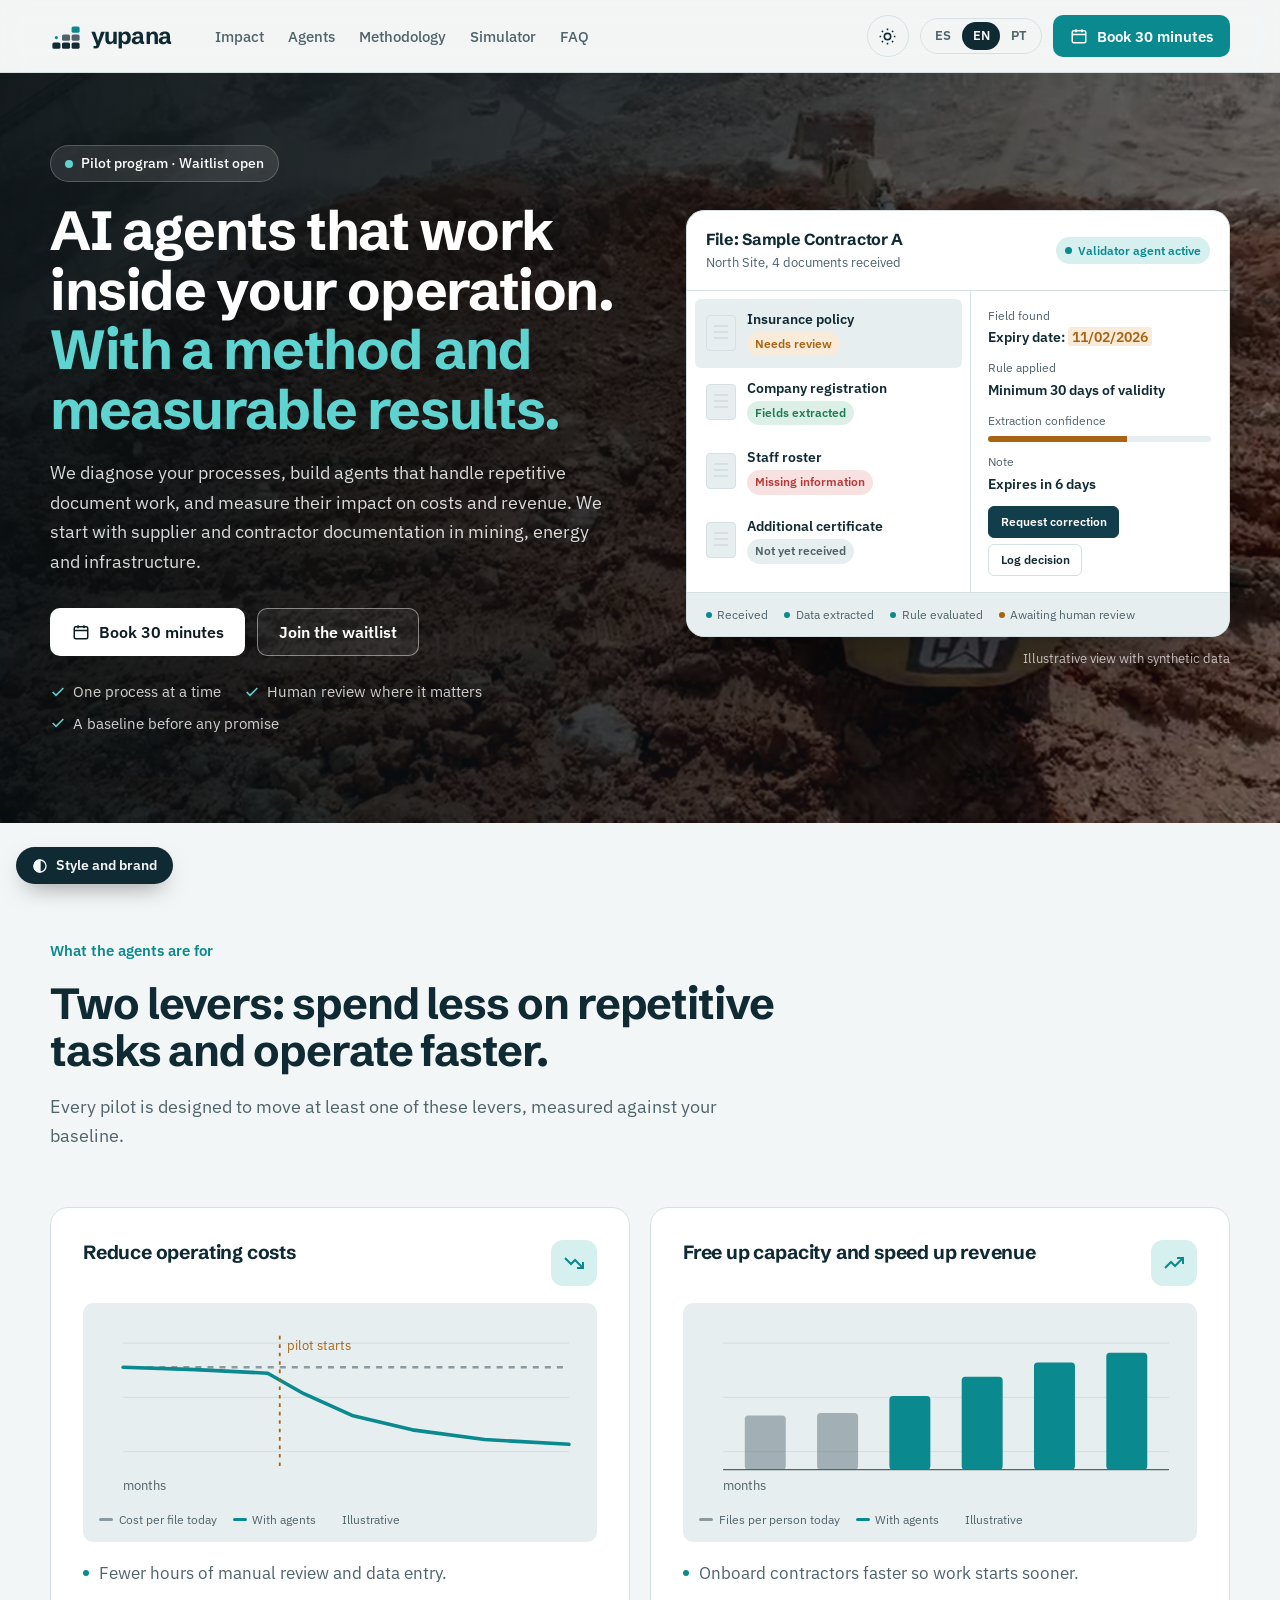
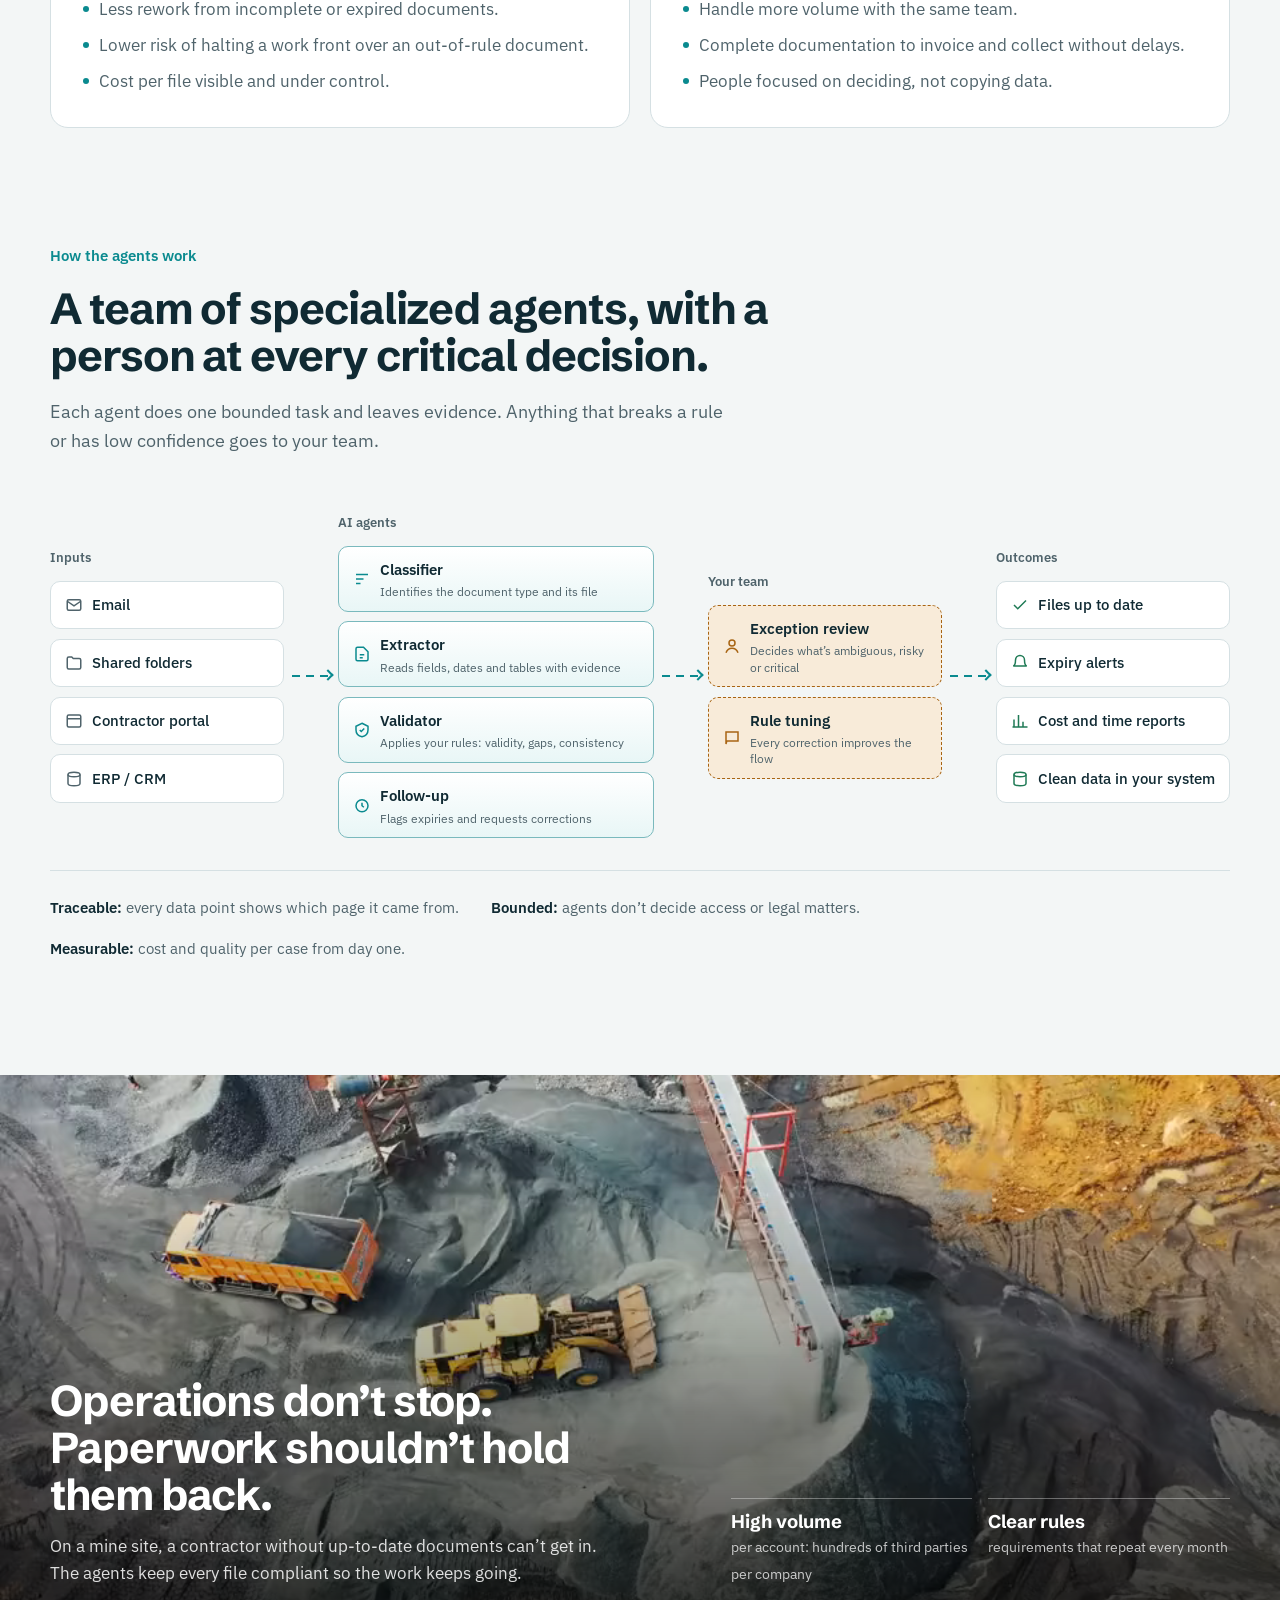
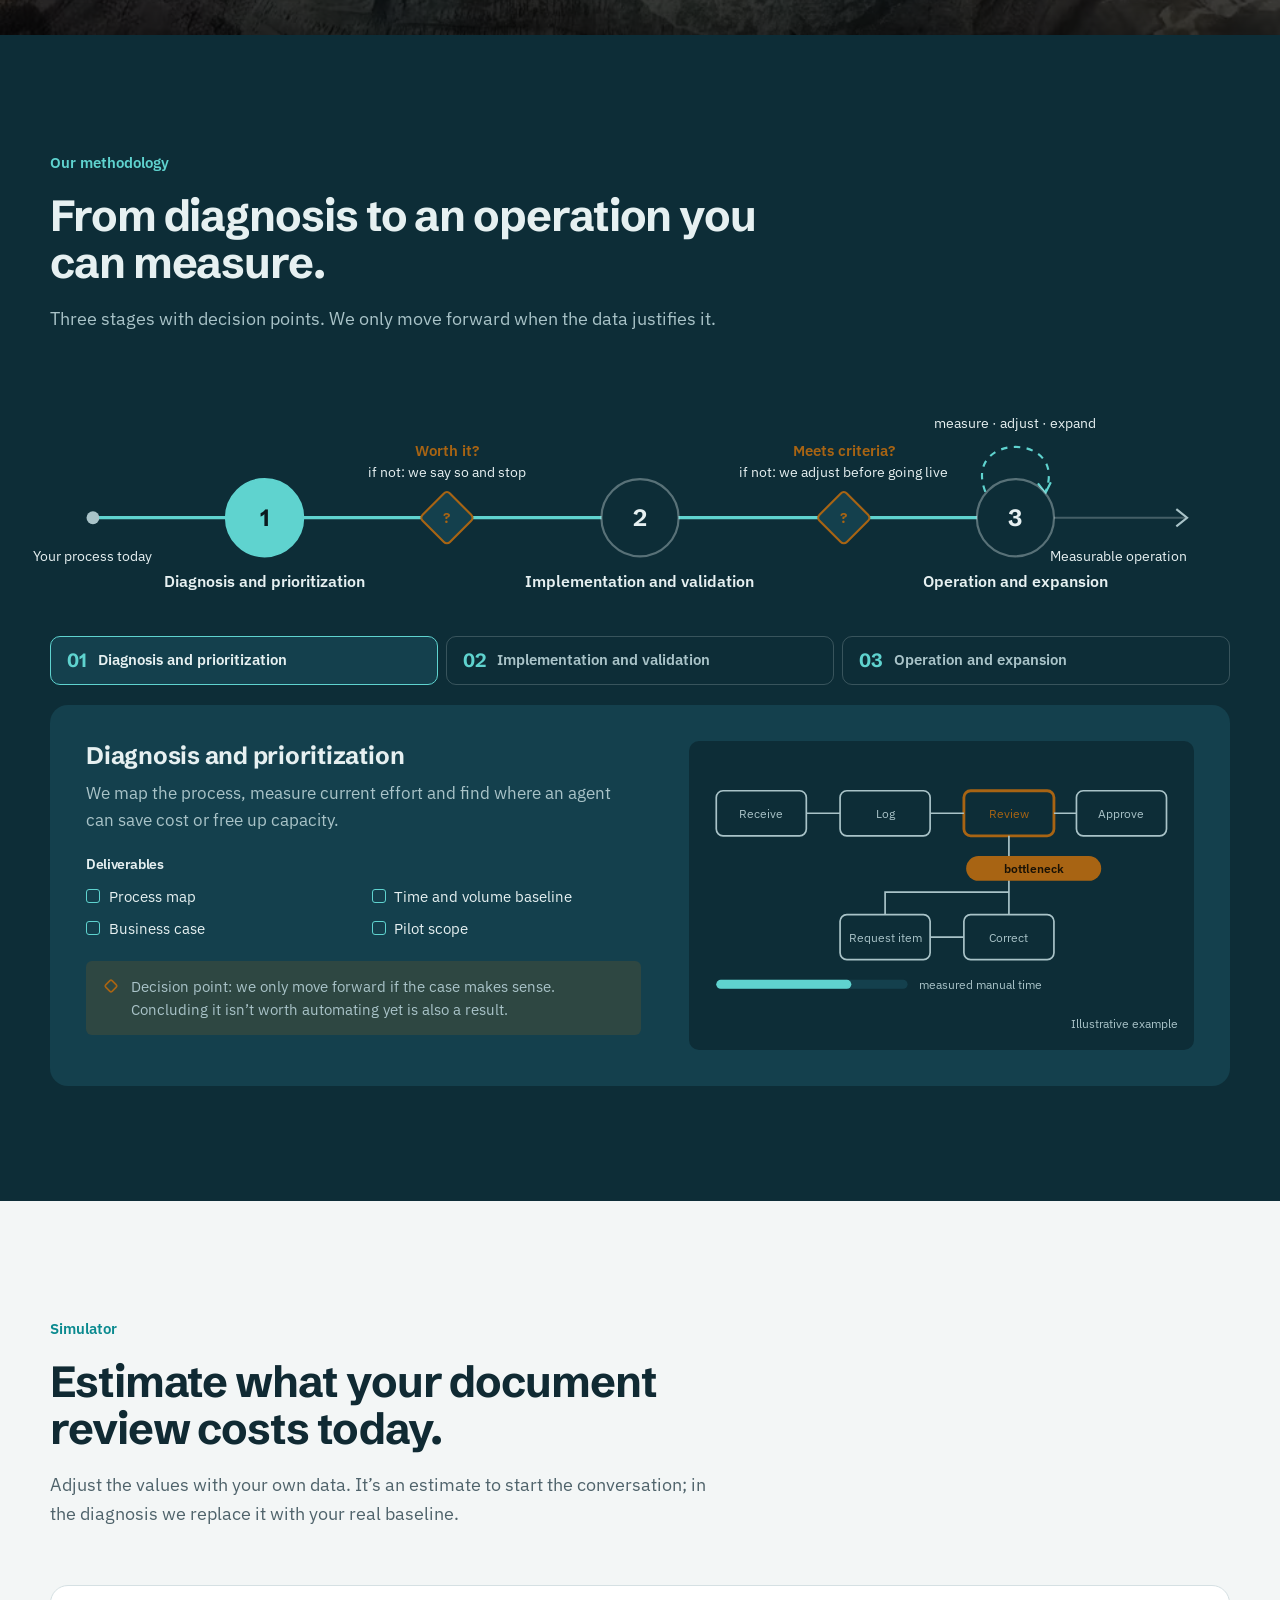
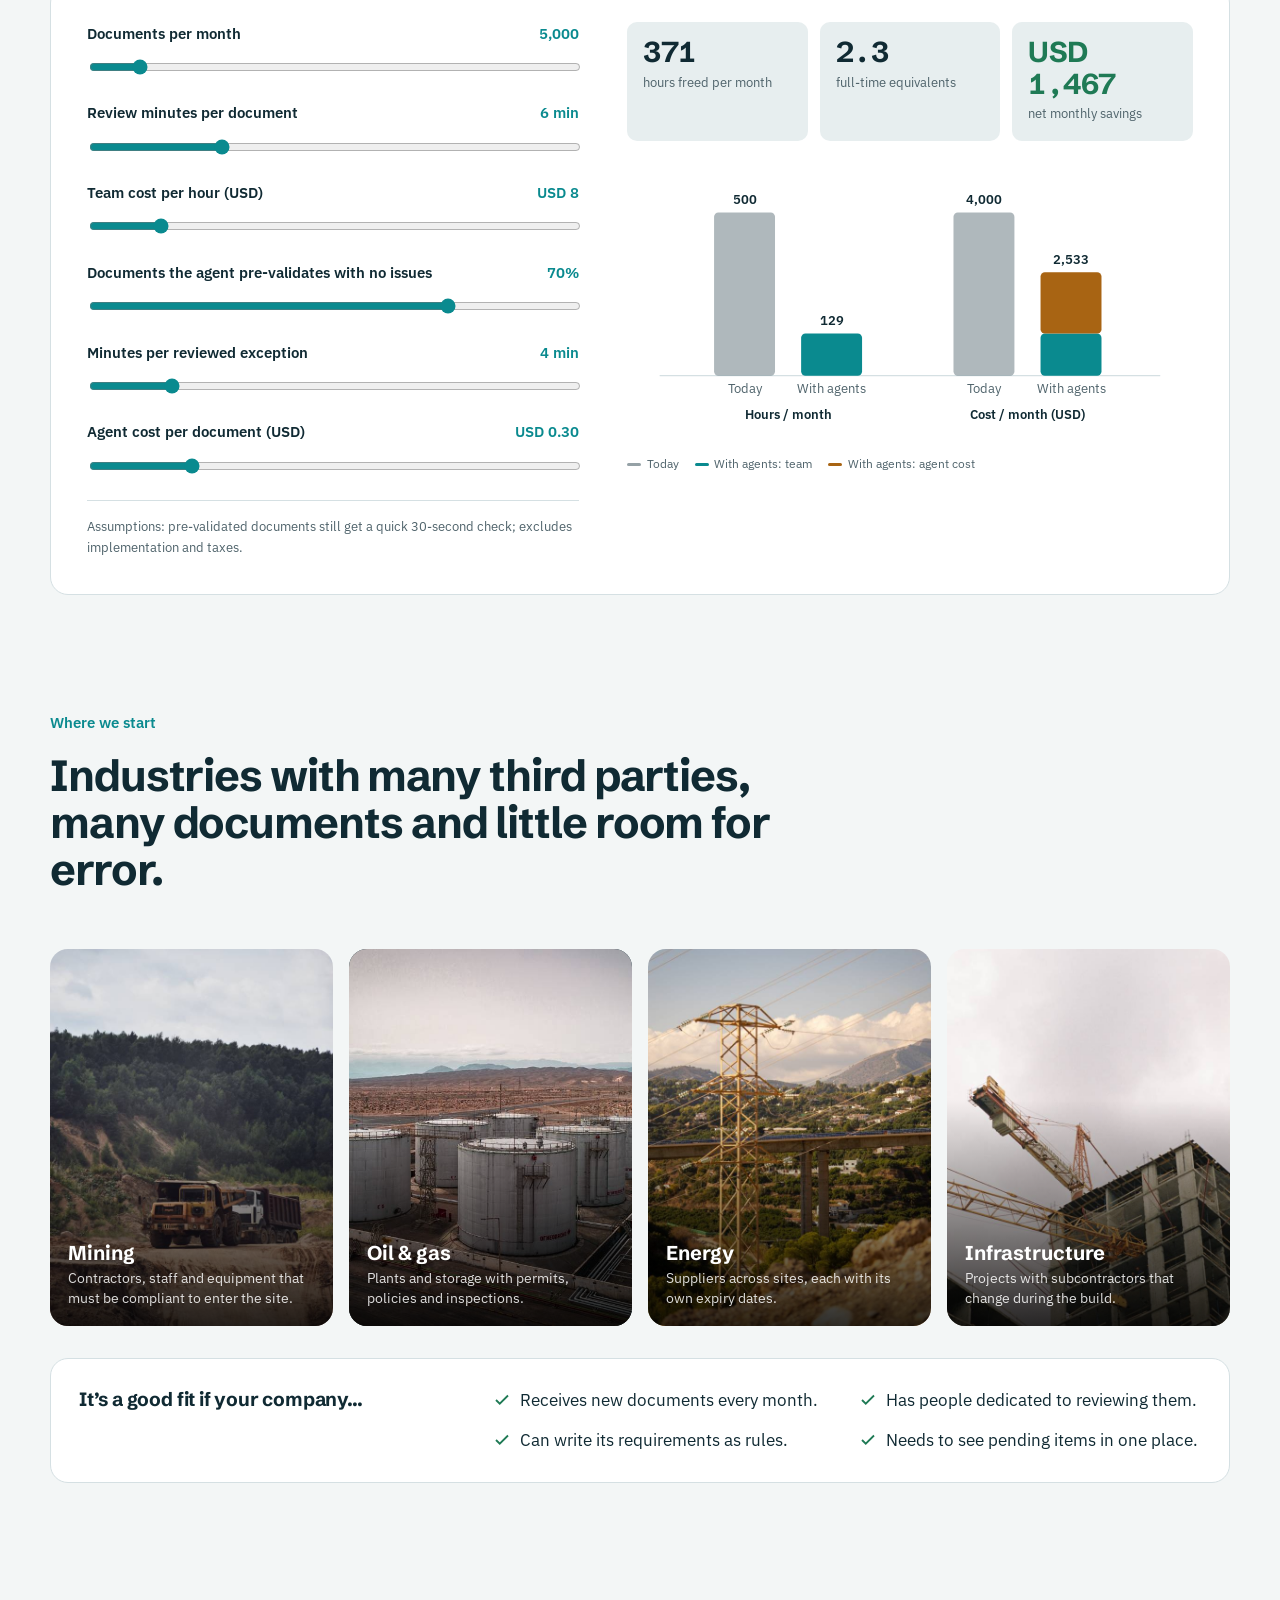
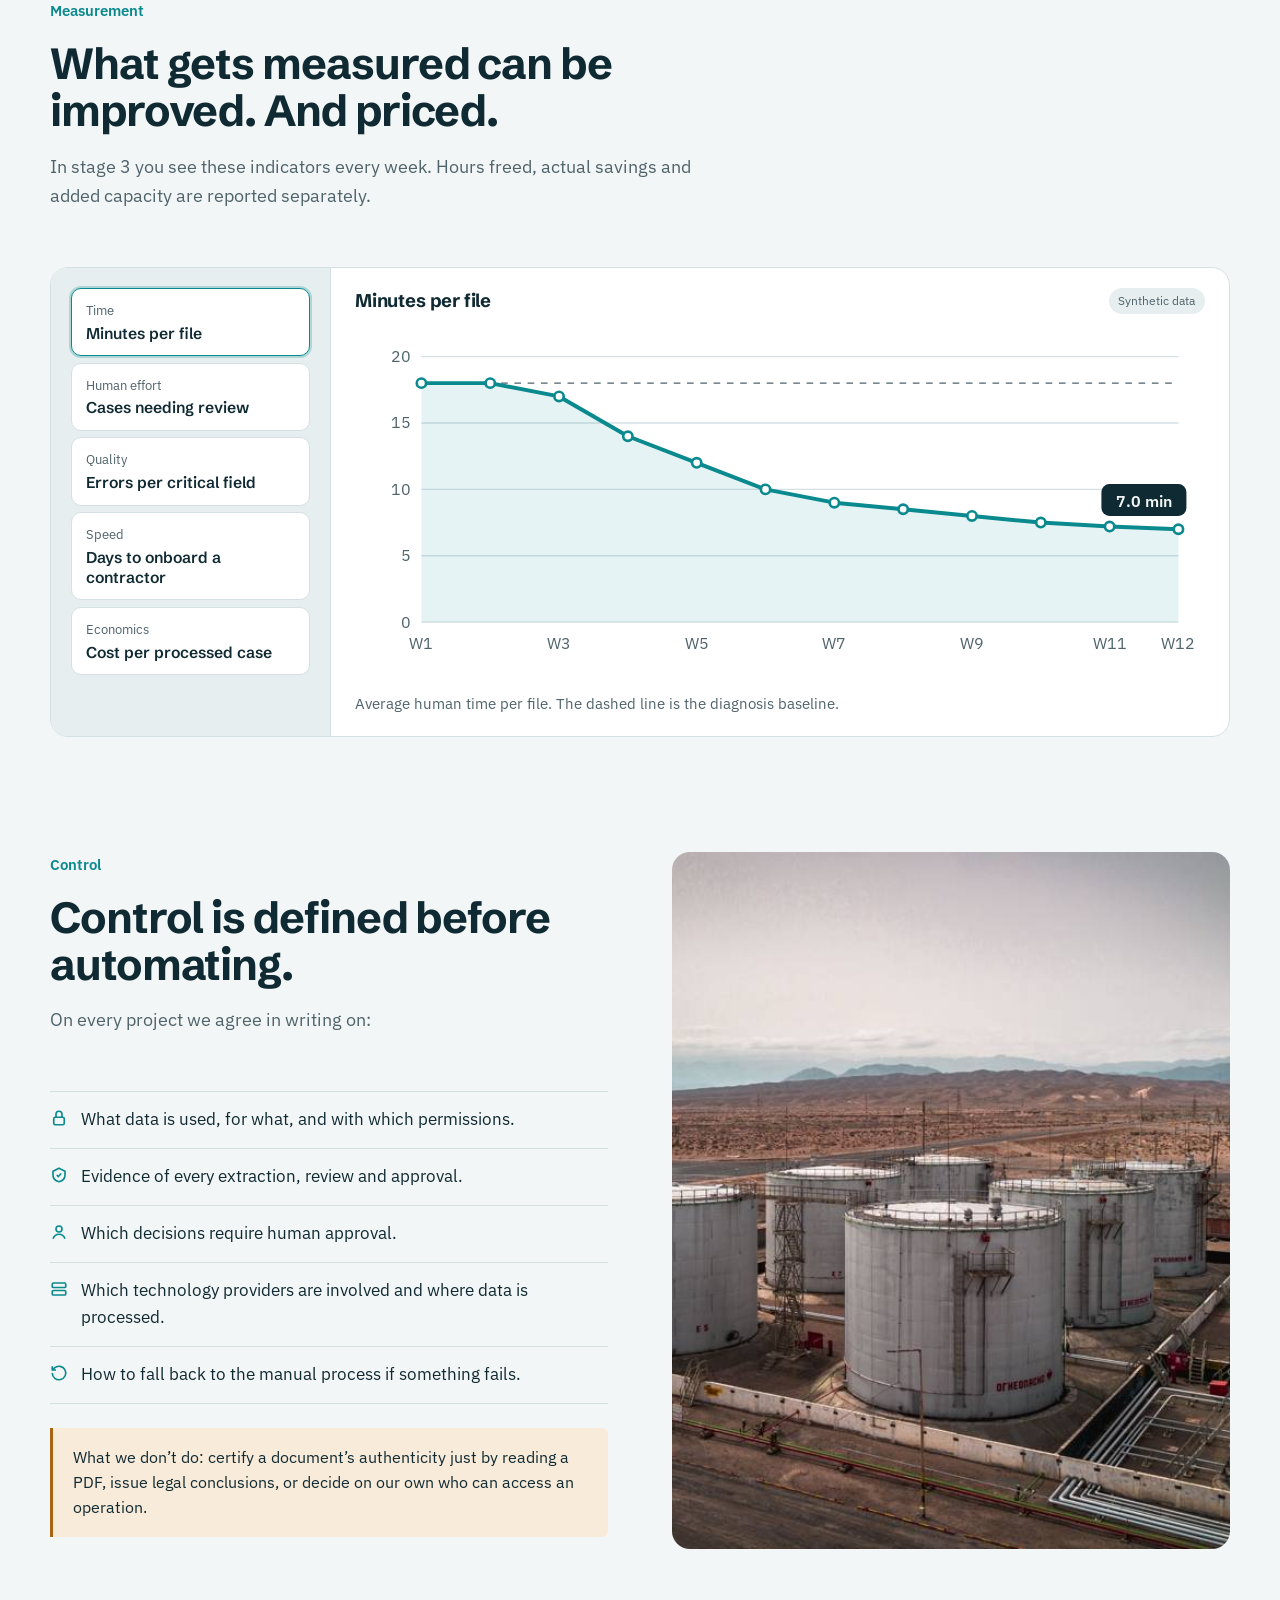
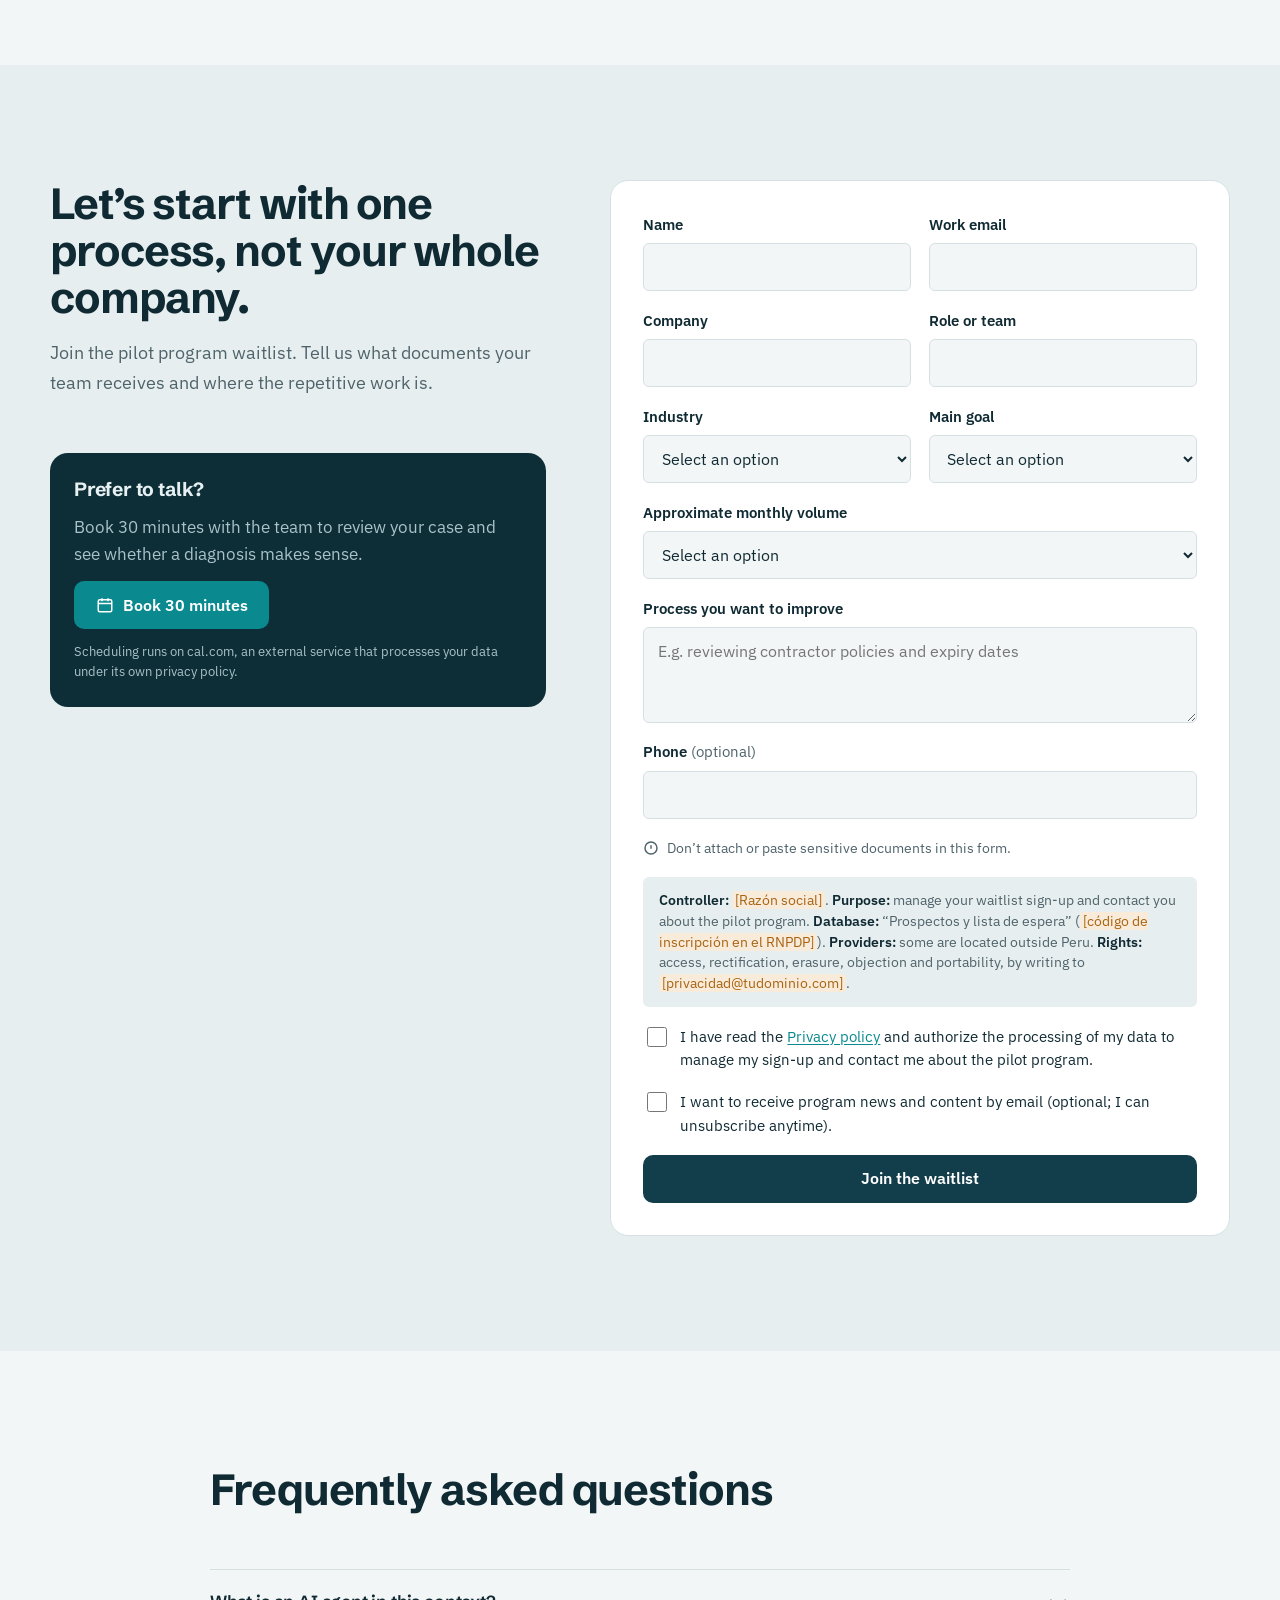
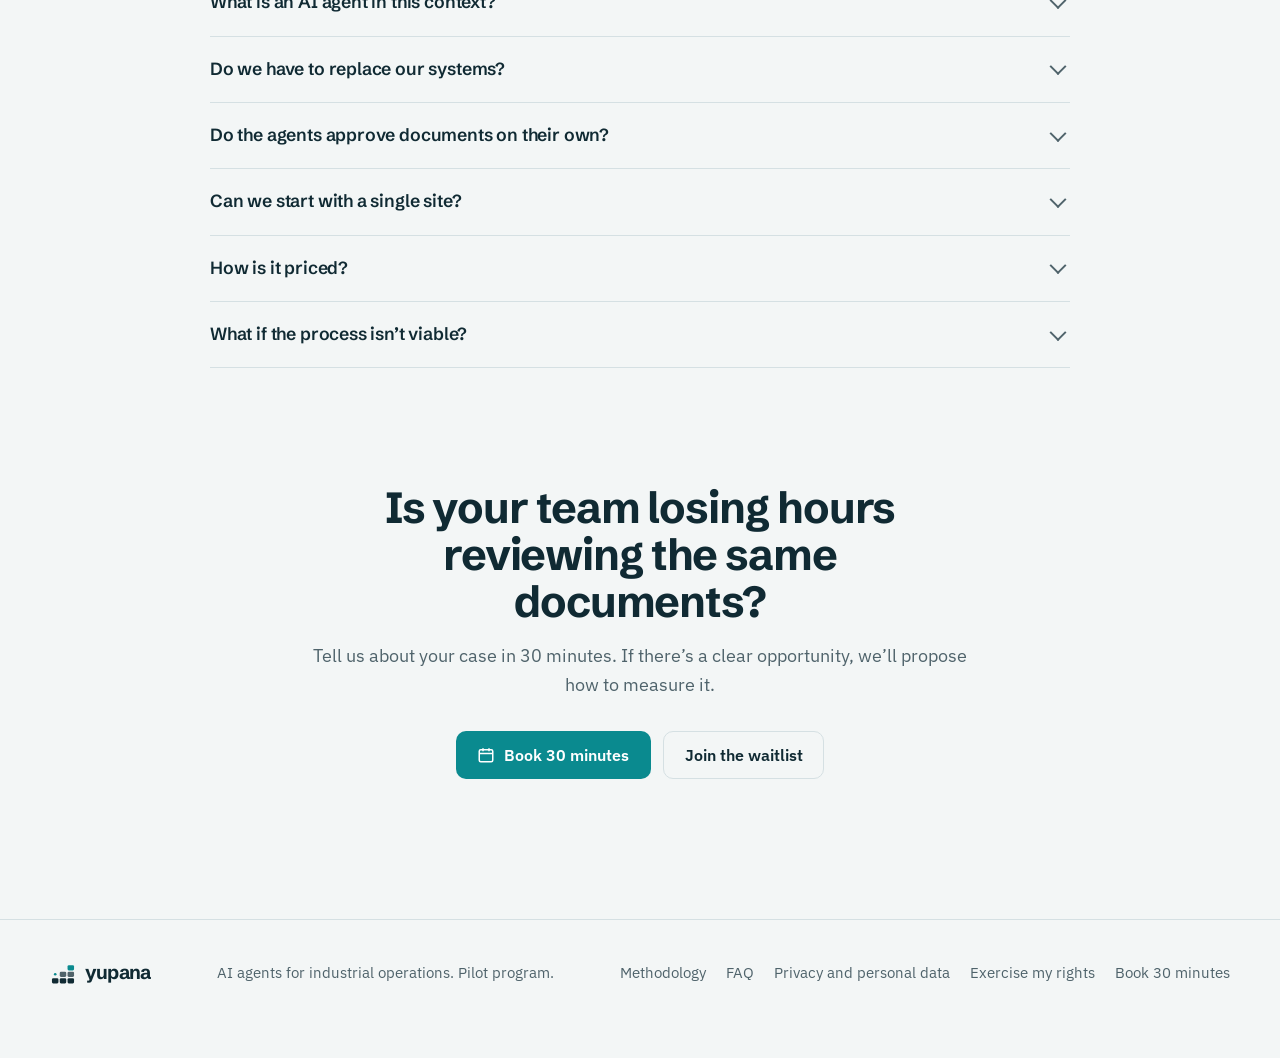
==== commit 09457f46: "Add files via upload" ====
--- a/index.html
+++ b/index.html
@@ -8,10 +8,10 @@
 <meta property="og:title" content="yupana | Agentes de IA para operaciones industriales">
 <meta property="og:description" content="Diagnosticamos, implementamos agentes de IA y medimos su impacto en costos e ingresos. Programa de pilotos.">
 <link rel="icon" id="favicon" href="data:,">
-<link rel="stylesheet" href="/assets/fonts/fonts.css">
-<link rel="preload" href="/assets/fonts/schibsted-grotesk-700.woff2" as="font" type="font/woff2" crossorigin>
-<link rel="preload" href="/assets/fonts/ibm-plex-sans-400.woff2" as="font" type="font/woff2" crossorigin>
-<meta property="og:image" content="/assets/img/og.jpg">
+<link rel="stylesheet" href="fonts.css">
+<link rel="preload" href="schibsted-grotesk-700.woff2" as="font" type="font/woff2" crossorigin>
+<link rel="preload" href="ibm-plex-sans-400.woff2" as="font" type="font/woff2" crossorigin>
+<meta property="og:image" content="og.jpg">
 <meta name="theme-color" content="#0B1A1F">
 <style>
 /* ===== TRES ESTILOS: paleta + tipografía ===== */
@@ -473,7 +473,7 @@
 <main id="main">
 <!-- ================= HERO ================= -->
 <section class="hero">
-  <div class="hero-media"><video id="hero-video" muted loop playsinline preload="none" poster="/assets/img/hero-poster.jpg"><source src="/assets/video/hero.mp4" type="video/mp4"></video></div>
+  <div class="hero-media"><video id="hero-video" muted loop playsinline preload="none" poster="hero-poster.jpg"><source src="hero.mp4" type="video/mp4"><source src="hero.webm" type="video/webm"></video></div>
   <div class="wrap hero-grid">
     <div>
       <span class="pill"><span class="dot" aria-hidden="true"></span><span data-i18n="hero.badge">Programa de pilotos · Lista de espera abierta</span></span>
@@ -625,7 +625,7 @@
 
 <!-- ================= BANDA VIDEO ================= -->
 <section class="band" aria-labelledby="band-h">
-  <video id="band-video" muted loop playsinline preload="none" poster="/assets/img/banda-poster.jpg"><source src="/assets/video/banda.mp4" type="video/mp4"></video>
+  <video id="band-video" muted loop playsinline preload="none" poster="banda-poster.jpg"><source src="banda.mp4" type="video/mp4"><source src="banda.webm" type="video/webm"></video>
   <button class="vid-btn" type="button" data-video="band-video" data-i18n="vid.pause" style="top:1.25rem;bottom:auto">Pausar video</button>
   <div class="wrap">
     <div>
@@ -794,10 +794,10 @@
       <h2 data-i18n="who.h">Industrias con muchos terceros, mucho documento y poco margen de error.</h2>
     </div>
     <div class="inds">
-      <figure class="ind"><img src="/assets/img/mineria.jpg" alt="" loading="lazy" width="933" height="1400"><figcaption><b data-i18n="who.i1">Minería</b><span data-i18n="who.c1">Contratistas, personal y equipos que deben estar al día para entrar a faena.</span></figcaption></figure>
-      <figure class="ind"><img src="/assets/img/hidrocarburos.jpg" alt="" loading="lazy" width="1400" height="993" style="object-position:40% 50%"><figcaption><b data-i18n="who.i2">Hidrocarburos</b><span data-i18n="who.c2">Plantas y almacenamiento con permisos, pólizas e inspecciones.</span></figcaption></figure>
-      <figure class="ind"><img src="/assets/img/energia.jpg" alt="" loading="lazy" width="933" height="1400"><figcaption><b data-i18n="who.i3">Energía</b><span data-i18n="who.c3">Proveedores en varias sedes, cada uno con sus vigencias.</span></figcaption></figure>
-      <figure class="ind"><img src="/assets/img/infraestructura.jpg" alt="" loading="lazy" width="953" height="1400"><figcaption><b data-i18n="who.i4">Infraestructura</b><span data-i18n="who.c4">Obras con subcontratistas que cambian durante el proyecto.</span></figcaption></figure>
+      <figure class="ind"><img src="mineria.jpg" alt="" loading="lazy" width="933" height="1400"><figcaption><b data-i18n="who.i1">Minería</b><span data-i18n="who.c1">Contratistas, personal y equipos que deben estar al día para entrar a faena.</span></figcaption></figure>
+      <figure class="ind"><img src="hidrocarburos.jpg" alt="" loading="lazy" width="1400" height="993" style="object-position:40% 50%"><figcaption><b data-i18n="who.i2">Hidrocarburos</b><span data-i18n="who.c2">Plantas y almacenamiento con permisos, pólizas e inspecciones.</span></figcaption></figure>
+      <figure class="ind"><img src="energia.jpg" alt="" loading="lazy" width="933" height="1400"><figcaption><b data-i18n="who.i3">Energía</b><span data-i18n="who.c3">Proveedores en varias sedes, cada uno con sus vigencias.</span></figcaption></figure>
+      <figure class="ind"><img src="infraestructura.jpg" alt="" loading="lazy" width="953" height="1400"><figcaption><b data-i18n="who.i4">Infraestructura</b><span data-i18n="who.c4">Obras con subcontratistas que cambian durante el proyecto.</span></figcaption></figure>
     </div>
     <div class="fit">
       <h3 data-i18n="who.fith">Hay buen encaje si tu empresa…</h3>
@@ -854,7 +854,7 @@
       </ul>
       <p class="not" data-i18n="ctl.not">Lo que no hacemos: certificar la autenticidad de un documento solo por leer un PDF, emitir conclusiones legales ni decidir por sí solos el acceso a una operación.</p>
     </div>
-    <div class="control-img"><img src="/assets/img/hidrocarburos.jpg" alt="" loading="lazy" width="1400" height="993"></div>
+    <div class="control-img"><img src="hidrocarburos.jpg" alt="" loading="lazy" width="1400" height="993"></div>
   </div>
 </section>
 
--- a/fonts.css
+++ b/fonts.css
@@ -0,0 +1,14 @@
+@font-face{font-family:'Schibsted Grotesk';font-style:normal;font-weight:600;font-display:swap;src:url('schibsted-grotesk-600.woff2') format('woff2')}
+@font-face{font-family:'Schibsted Grotesk';font-style:normal;font-weight:700;font-display:swap;src:url('schibsted-grotesk-700.woff2') format('woff2')}
+@font-face{font-family:'IBM Plex Sans';font-style:normal;font-weight:400;font-display:swap;src:url('ibm-plex-sans-400.woff2') format('woff2')}
+@font-face{font-family:'IBM Plex Sans';font-style:normal;font-weight:500;font-display:swap;src:url('ibm-plex-sans-500.woff2') format('woff2')}
+@font-face{font-family:'IBM Plex Sans';font-style:normal;font-weight:600;font-display:swap;src:url('ibm-plex-sans-600.woff2') format('woff2')}
+@font-face{font-family:'Familjen Grotesk';font-style:normal;font-weight:600;font-display:swap;src:url('familjen-grotesk-600.woff2') format('woff2')}
+@font-face{font-family:'Familjen Grotesk';font-style:normal;font-weight:700;font-display:swap;src:url('familjen-grotesk-700.woff2') format('woff2')}
+@font-face{font-family:'Inter Tight';font-style:normal;font-weight:400;font-display:swap;src:url('inter-tight-400.woff2') format('woff2')}
+@font-face{font-family:'Inter Tight';font-style:normal;font-weight:500;font-display:swap;src:url('inter-tight-500.woff2') format('woff2')}
+@font-face{font-family:'Inter Tight';font-style:normal;font-weight:600;font-display:swap;src:url('inter-tight-600.woff2') format('woff2')}
+@font-face{font-family:'Fraunces';font-style:normal;font-weight:600;font-display:swap;src:url('fraunces-600.woff2') format('woff2')}
+@font-face{font-family:'Work Sans';font-style:normal;font-weight:400;font-display:swap;src:url('work-sans-400.woff2') format('woff2')}
+@font-face{font-family:'Work Sans';font-style:normal;font-weight:500;font-display:swap;src:url('work-sans-500.woff2') format('woff2')}
+@font-face{font-family:'Work Sans';font-style:normal;font-weight:600;font-display:swap;src:url('work-sans-600.woff2') format('woff2')}
